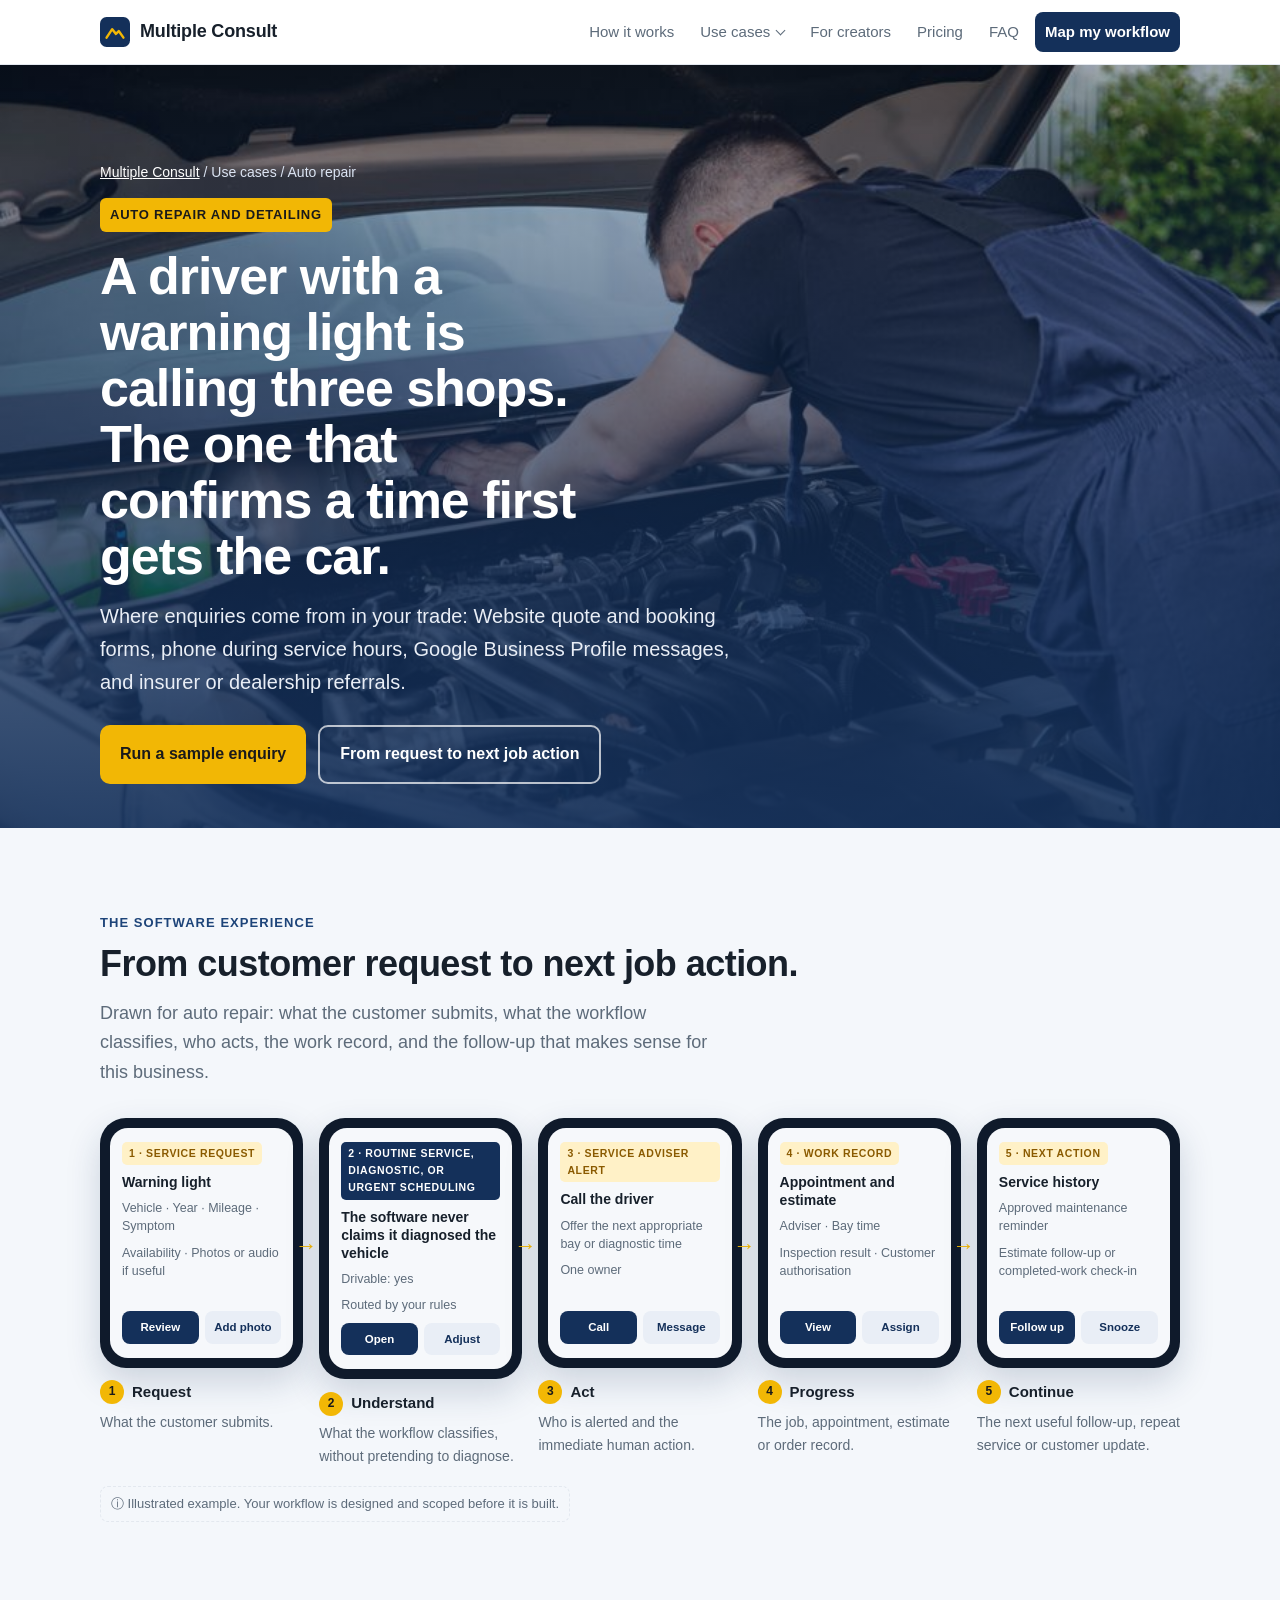
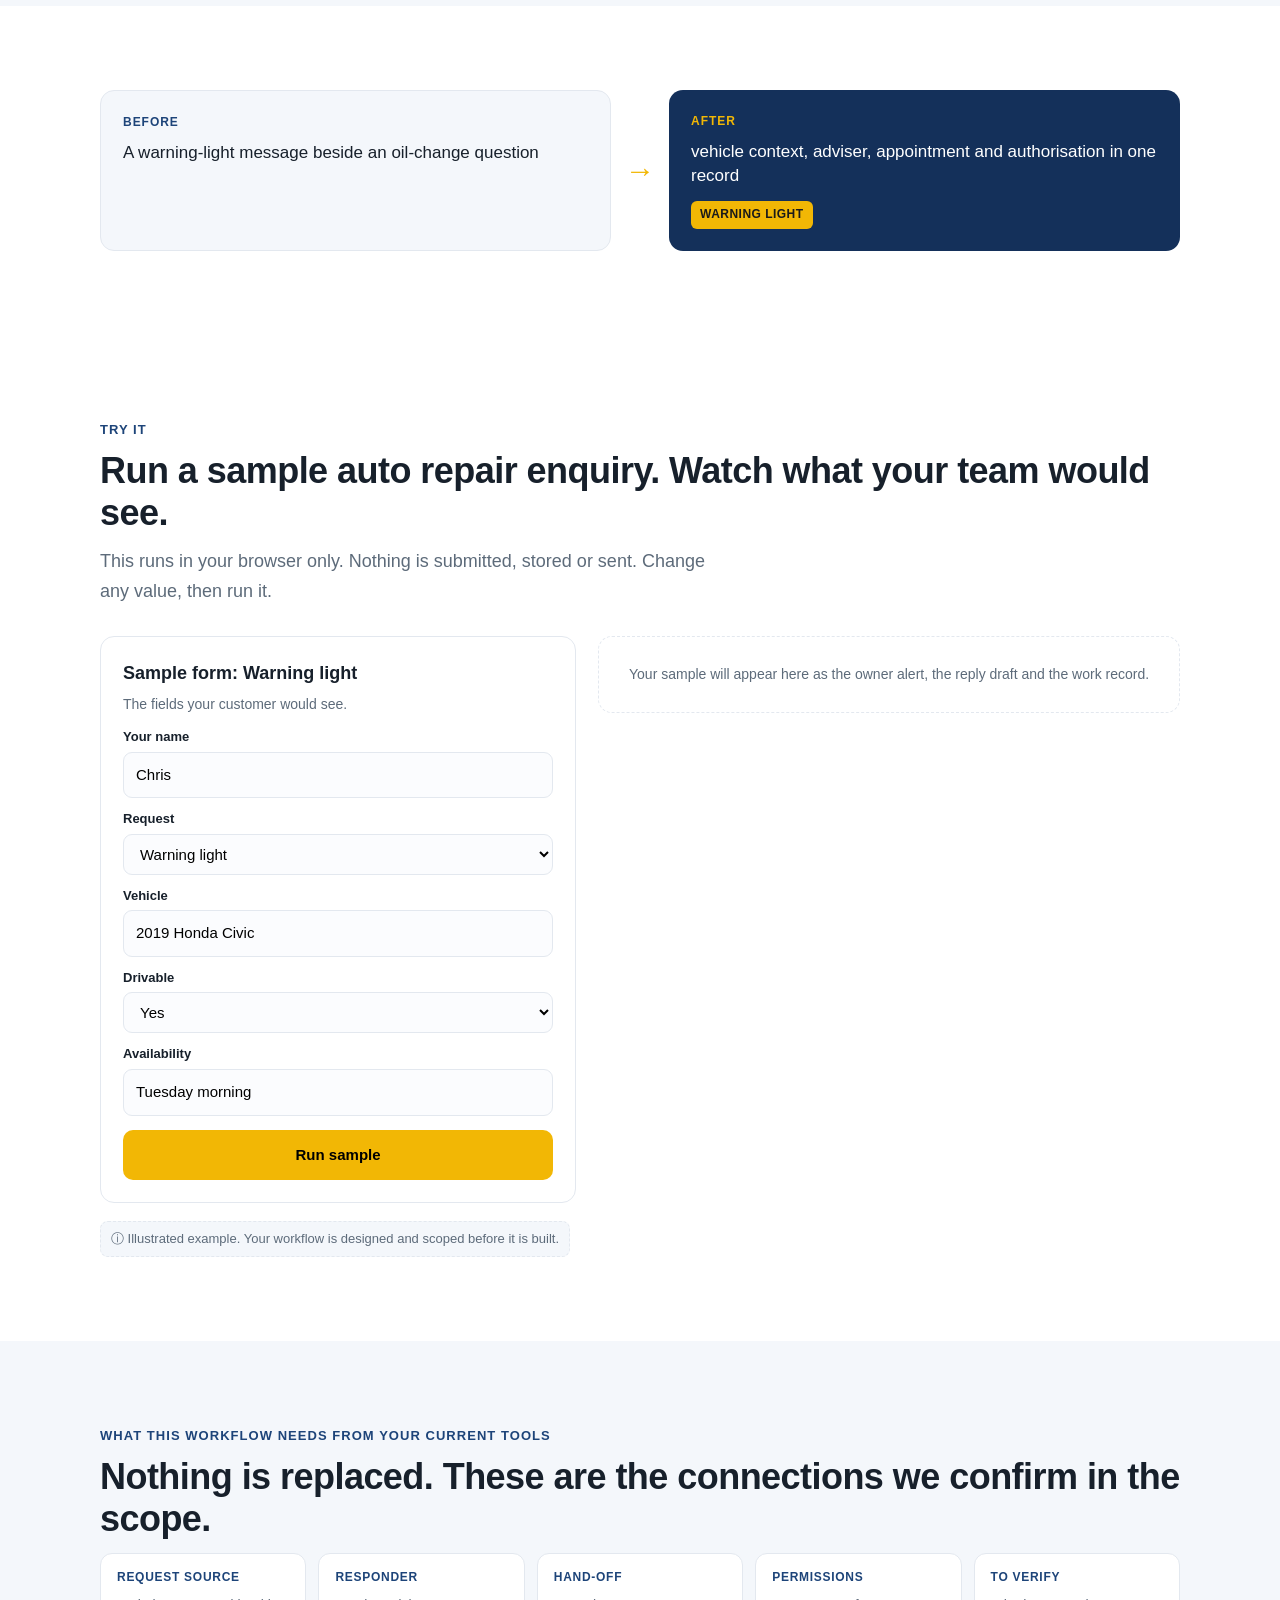
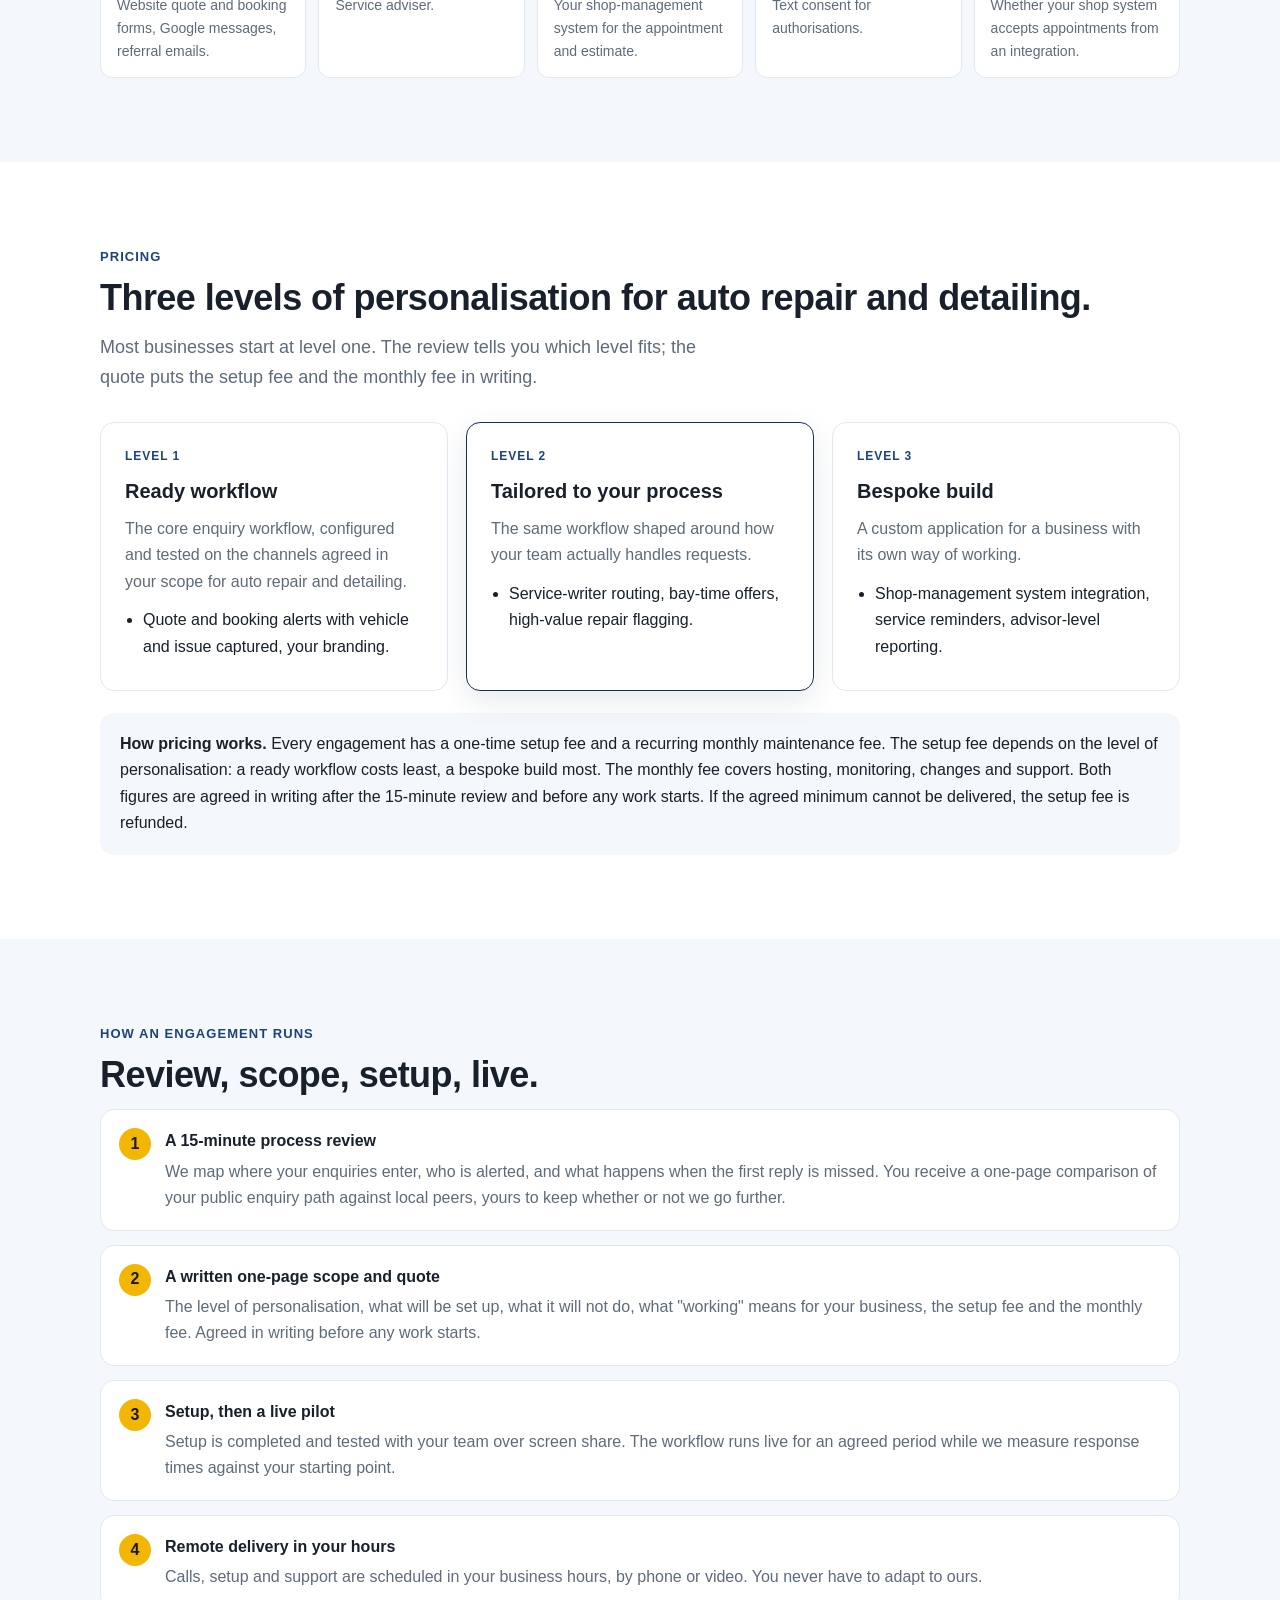
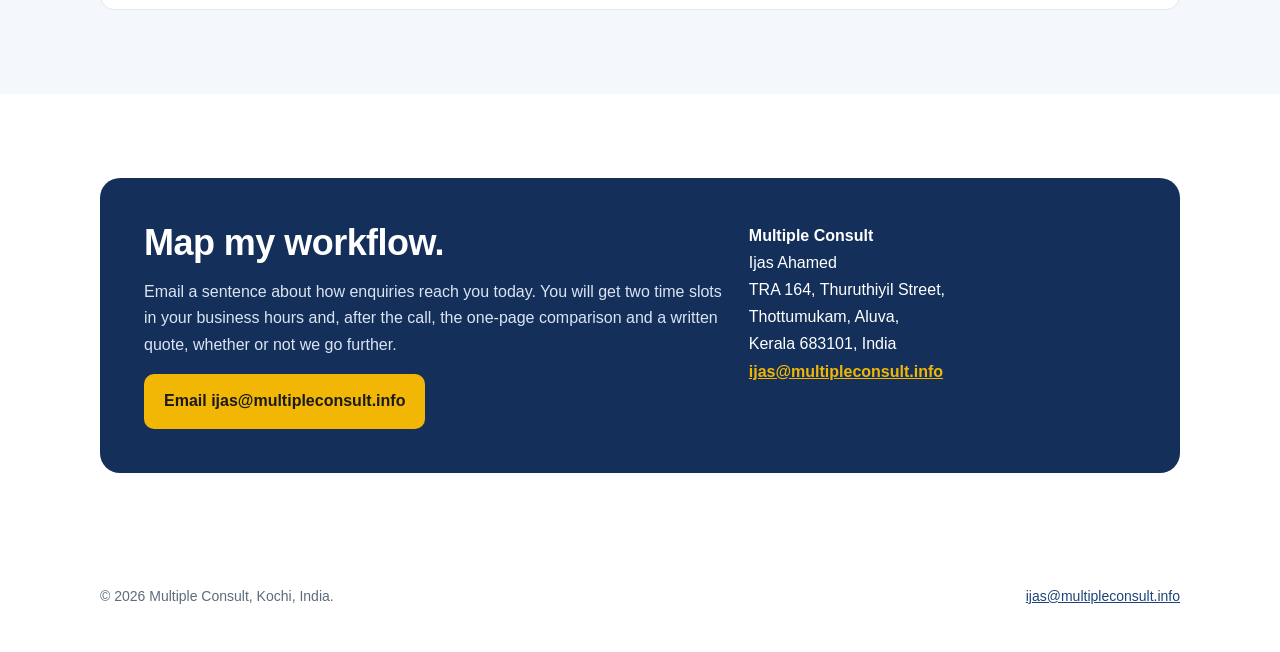
==== auto-repair.html @ aca49c1e "QA fixes: per-option demo rules, creator permission enforcement and stage-aware outputs, creator-spe" ====
<!doctype html>
<html lang="en"><head><meta charset="utf-8"><meta name="viewport" content="width=device-width, initial-scale=1">
<title>Auto repair and detailing | Multiple Consult</title><meta name="description" content="How an enquiry-response workflow works for auto repair and detailing: the form, what is classified, who acts, the work record, the follow-up, three personalisation levels, and a sample you can run.">
<meta property="og:title" content="Auto repair and detailing | Multiple Consult"><meta property="og:description" content="How an enquiry-response workflow works for auto repair and detailing: the form, what is classified, who acts, the work record, the follow-up, three personalisation levels, and a sample you can run.">
<link rel="icon" href="data:image/svg+xml,%3Csvg xmlns='http://www.w3.org/2000/svg' viewBox='0 0 32 32'%3E%3Crect width='32' height='32' rx='7' fill='%2314305a'/%3E%3Cpath d='M7 22l6-9 4 5 3-3 5 7' stroke='%23f2b705' stroke-width='2.6' fill='none' stroke-linecap='round' stroke-linejoin='round'/%3E%3C/svg%3E"><link rel="stylesheet" href="style.css?v=6"></head><body>
<header class="top"><div class="wrap"><a class="brand" href="index.html" aria-label="Multiple Consult home"><svg viewBox="0 0 32 32" aria-hidden="true"><rect width="32" height="32" rx="7" fill="#14305a"/><path d="M7 22l6-9 4 5 3-3 5 7" stroke="#f2b705" stroke-width="2.6" fill="none" stroke-linecap="round" stroke-linejoin="round"/></svg>Multiple Consult</a>
<nav class="nav" aria-label="Main"><a href="index.html#journey">How it works</a><div class="has-menu"><a href="index.html#usecases" class="uc-toggle">Use cases</a><div class="menu" role="menu"><a href="roofing.html"><svg viewBox="0 0 24 24" fill="none" stroke="#14305a" stroke-width="1.8" stroke-linecap="round" stroke-linejoin="round"><path d="M3 12l9-8 9 8"/><path d="M5 10v10h14V10"/></svg>Roofing and exteriors</a><a href="hvac.html"><svg viewBox="0 0 24 24" fill="none" stroke="#14305a" stroke-width="1.8" stroke-linecap="round" stroke-linejoin="round"><rect x="3" y="6" width="18" height="12" rx="2"/><path d="M7 14h10M7 10h10"/></svg>HVAC</a><a href="plumbing.html"><svg viewBox="0 0 24 24" fill="none" stroke="#14305a" stroke-width="1.8" stroke-linecap="round" stroke-linejoin="round"><path d="M12 3c3 4 5 7 5 10a5 5 0 0 1-10 0c0-3 2-6 5-10z"/></svg>Plumbing</a><a href="restoration.html"><svg viewBox="0 0 24 24" fill="none" stroke="#14305a" stroke-width="1.8" stroke-linecap="round" stroke-linejoin="round"><path d="M12 3l9 16H3z"/><path d="M12 10v4M12 17h.01"/></svg>Restoration</a><a href="remodeling.html"><svg viewBox="0 0 24 24" fill="none" stroke="#14305a" stroke-width="1.8" stroke-linecap="round" stroke-linejoin="round"><path d="M3 10l9-7 9 7v10H3z"/><path d="M9 20v-6h6v6"/></svg>Remodelling</a><a href="windows-doors-siding.html"><svg viewBox="0 0 24 24" fill="none" stroke="#14305a" stroke-width="1.8" stroke-linecap="round" stroke-linejoin="round"><rect x="4" y="3" width="16" height="18" rx="1"/><path d="M12 3v18M4 12h16"/></svg>Windows, doors and siding</a><a href="landscape.html"><svg viewBox="0 0 24 24" fill="none" stroke="#14305a" stroke-width="1.8" stroke-linecap="round" stroke-linejoin="round"><path d="M3 20h18"/><path d="M12 20V9"/><path d="M12 9c-3 0-5-2-5-5 3 0 5 2 5 5zM12 12c3 0 5-2 5-5-3 0-5 2-5 5z"/></svg>Landscape and hardscape</a><a href="foundation.html"><svg viewBox="0 0 24 24" fill="none" stroke="#14305a" stroke-width="1.8" stroke-linecap="round" stroke-linejoin="round"><path d="M3 21h18M5 21V10l7-5 7 5v11"/><path d="M9 21v-6l2 2 2-3 2 3v4"/></svg>Foundation repair</a><a href="salons-barbers.html"><svg viewBox="0 0 24 24" fill="none" stroke="#14305a" stroke-width="1.8" stroke-linecap="round" stroke-linejoin="round"><circle cx="6" cy="6" r="3"/><circle cx="6" cy="18" r="3"/><path d="M20 4L8.5 15.5M20 20L8.5 8.5"/></svg>Salons and barbers</a><a href="retail.html"><svg viewBox="0 0 24 24" fill="none" stroke="#14305a" stroke-width="1.8" stroke-linecap="round" stroke-linejoin="round"><path d="M3 9l1-5h16l1 5"/><path d="M3 9h18v3a3 3 0 0 1-6 0 3 3 0 0 1-6 0 3 3 0 0 1-6 0z"/><path d="M5 12v9h14v-9"/></svg>Retail and e-commerce</a><a href="auto-repair.html"><svg viewBox="0 0 24 24" fill="none" stroke="#14305a" stroke-width="1.8" stroke-linecap="round" stroke-linejoin="round"><path d="M3 13l2-5h14l2 5v6H3z"/><circle cx="7" cy="17" r="1.5"/><circle cx="17" cy="17" r="1.5"/></svg>Auto repair</a><a href="creators.html"><svg viewBox="0 0 24 24" fill="none" stroke="#14305a" stroke-width="1.8" stroke-linecap="round" stroke-linejoin="round"><rect x="3" y="5" width="14" height="14" rx="2"/><path d="M17 10l4-2v8l-4-2"/></svg>Creators and influencers</a><a class="all" href="index.html#usecases">See all use cases</a></div></div><a href="creators.html">For creators</a><a href="index.html#pricing">Pricing</a><a href="index.html#faq">FAQ</a><a class="cta" href="index.html#contact">Map my workflow</a></nav></div></header>
<main id="top">
<section class="hero photo short" style="padding:0"><img src="img/mechanic.jpg" width="900" height="1200" alt="Mechanic working under a car" fetchpriority="high"><div class="wrap"><div class="crumb"><a href="index.html">Multiple Consult</a> / Use cases / Auto repair</div>
<span class="kicker">Auto repair and detailing</span><h1>A driver with a warning light is calling three shops. The one that confirms a time first gets the car.</h1><p>Where enquiries come from in your trade: Website quote and booking forms, phone during service hours, Google Business Profile messages, and insurer or dealership referrals.</p>
<div class="btn-row"><a class="btn" href="#try">Run a sample enquiry</a><a class="btn ghost" href="#journey">From request to next job action</a></div></div></section>
<section id="journey" class=alt><div class="wrap"><p class="eyebrow">The software experience</p><h2>From customer request to next job action.</h2><p class="sub">Drawn for auto repair: what the customer submits, what the workflow classifies, who acts, the work record, and the follow-up that makes sense for this business.</p><p class="swipe">Swipe through the workflow &rarr;</p><div class="journey j5"><div class="jstep"><div class="mini"><div class="scr"><span class="lbl">1 · Service request</span><div class="ttl">Warning light</div><div class="ln">Vehicle · Year · Mileage · Symptom</div><div class="ln">Availability · Photos or audio if useful</div><div class="btns"><span class="b1">Review</span><span class="b2">Add photo</span></div></div></div><div class="n"><b>1</b>Request</div><p>What the customer submits.</p></div><div class="jstep"><div class="mini"><div class="scr"><span class="lbl chip">2 · Routine service, diagnostic, or urgent scheduling</span><div class="ttl">The software never claims it diagnosed the vehicle</div><div class="ln">Drivable: yes</div><div class="ln">Routed by your rules</div><div class="btns"><span class="b1">Open</span><span class="b2">Adjust</span></div></div></div><div class="n"><b>2</b>Understand</div><p>What the workflow classifies, without pretending to diagnose.</p></div><div class="jstep"><div class="mini"><div class="scr"><span class="lbl">3 · Service adviser alert</span><div class="ttl">Call the driver</div><div class="ln">Offer the next appropriate bay or diagnostic time</div><div class="ln">One owner</div><div class="btns"><span class="b1">Call</span><span class="b2">Message</span></div></div></div><div class="n"><b>3</b>Act</div><p>Who is alerted and the immediate human action.</p></div><div class="jstep"><div class="mini"><div class="scr"><span class="lbl">4 · Work record</span><div class="ttl">Appointment and estimate</div><div class="ln">Adviser · Bay time</div><div class="ln">Inspection result · Customer authorisation</div><div class="btns"><span class="b1">View</span><span class="b2">Assign</span></div></div></div><div class="n"><b>4</b>Progress</div><p>The job, appointment, estimate or order record.</p></div><div class="jstep"><div class="mini"><div class="scr"><span class="lbl">5 · Next action</span><div class="ttl">Service history</div><div class="ln">Approved maintenance reminder</div><div class="ln">Estimate follow-up or completed-work check-in</div><div class="btns"><span class="b1">Follow up</span><span class="b2">Snooze</span></div></div></div><div class="n"><b>5</b>Continue</div><p>The next useful follow-up, repeat service or customer update.</p></div></div><div class="illus">&#9432; Illustrated example. Your workflow is designed and scoped before it is built.</div></div></section>
<section><div class="wrap"><div class="ba"><div class="ba-b"><span>Before</span><p>A warning-light message beside an oil-change question</p></div><div class="ba-arrow">&rarr;</div><div class="ba-a"><span>After</span><p>vehicle context, adviser, appointment and authorisation in one record</p><em class="chipx">Warning light</em></div></div></div></section>
<section id="try"><div class="wrap"><p class="eyebrow">Try it</p><h2>Run a sample auto repair enquiry. Watch what your team would see.</h2><p class="sub">This runs in your browser only. Nothing is submitted, stored or sent. Change any value, then run it.</p>
<div class="demo"><form class="dform" data-demo="auto-repair" data-cfg='{&quot;mode&quot;: &quot;business&quot;, &quot;ack&quot;: [&quot;Thanks, {name}. We have your request.&quot;, &quot;A named person will be in touch with a real time, not \&quot;shortly\&quot;.&quot;], &quot;alert&quot;: [&quot;Diagnostic · {req}&quot;, &quot;{name} · {vehicle} · Drivable: {drivable} · {avail}&quot;], &quot;reply&quot;: &quot;Hi {name}, thanks for the vehicle details. I can offer the request to our service adviser for a {avail} diagnostic slot. We&#x27;ll inspect the car before identifying the cause or recommending repairs.&quot;, &quot;record&quot;: [&quot;Owner: Service adviser · Status: Slot to offer&quot;, &quot;Appointment: Not yet booked · Next action: Call {name} with {avail} options&quot;], &quot;remember&quot;: [&quot;Follow-up: authorisation&quot;, &quot;After inspection, send the estimate and remind if no authorisation in 2 days.&quot;], &quot;rules&quot;: [{&quot;when&quot;: {&quot;req&quot;: &quot;Brakes&quot;}, &quot;set&quot;: {&quot;alert&quot;: [&quot;Service request · Brakes&quot;, &quot;{name} · {vehicle} · Drivable: {drivable} · {avail}&quot;], &quot;reply&quot;: &quot;Hi {name}, thanks for the details. I will offer the request to our service adviser for a {avail} inspection slot. We will inspect the brakes before recommending any work.&quot;}}, {&quot;when&quot;: {&quot;req&quot;: &quot;Routine service&quot;}, &quot;set&quot;: {&quot;alert&quot;: [&quot;Routine service · {vehicle}&quot;, &quot;{name} · {avail}&quot;], &quot;reply&quot;: &quot;Hi {name}, thanks for booking in. I will offer the request to our service adviser for a {avail} slot and confirm the time with you.&quot;, &quot;record&quot;: [&quot;Owner: Service adviser · Status: Slot to offer&quot;, &quot;Next action: Call {name} with {avail} options&quot;], &quot;remember&quot;: [&quot;Follow-up: maintenance reminder&quot;, &quot;Set the next approved maintenance reminder after the visit.&quot;]}}, {&quot;when&quot;: {&quot;req&quot;: &quot;Detailing&quot;}, &quot;set&quot;: {&quot;alert&quot;: [&quot;Detailing · {vehicle}&quot;, &quot;{name} · {avail}&quot;], &quot;reply&quot;: &quot;Hi {name}, thanks for the detailing request. I will check {avail} availability and confirm a slot and the options with you.&quot;, &quot;record&quot;: [&quot;Owner: Service adviser · Status: Slot to offer&quot;, &quot;Next action: Call {name} with {avail} options&quot;], &quot;remember&quot;: [&quot;Follow-up: check-in&quot;, &quot;Check in after the visit for feedback.&quot;]}}, {&quot;when&quot;: {&quot;drivable&quot;: &quot;No&quot;}, &quot;set&quot;: {&quot;alert&quot;: [&quot;Urgent scheduling · {req} · Not drivable&quot;, &quot;{name} · {vehicle} · {avail}&quot;], &quot;reply&quot;: &quot;Hi {name}, thanks for the details. Since the car is not drivable, I will call you now about towing or pickup options and the earliest diagnostic slot. We will inspect the car before identifying the cause.&quot;, &quot;record&quot;: [&quot;Owner: Service adviser · Status: Call now&quot;, &quot;Next action: Arrange transport with {name}&quot;]}}]}' onsubmit="return false"><h3>Sample form: Warning light</h3><p class="sub">The fields your customer would see.</p><label for="auto-repair-name">Your name</label><input id="auto-repair-name" data-f="name" value="Chris"><label for="auto-repair-req">Request</label><select id="auto-repair-req" data-f="req"><option selected>Warning light</option><option>Brakes</option><option>Routine service</option><option>Detailing</option></select><label for="auto-repair-vehicle">Vehicle</label><input id="auto-repair-vehicle" data-f="vehicle" value="2019 Honda Civic"><label for="auto-repair-drivable">Drivable</label><select id="auto-repair-drivable" data-f="drivable"><option selected>Yes</option><option>No</option></select><label for="auto-repair-avail">Availability</label><input id="auto-repair-avail" data-f="avail" value="Tuesday morning"><button type="button" class="go">Run sample</button><button type="button" class="reset" style="display:none">Reset</button></form>
<div class="dout" data-wait="Your sample will appear here as the owner alert, the reply draft and the work record."><div class="dwait">Your sample will appear here as the owner alert, the reply draft and the work record.</div></div></div><div class="illus">&#9432; Illustrated example. Your workflow is designed and scoped before it is built.</div></div></section>
<section class="alt"><div class="wrap"><p class="eyebrow">What this workflow needs from your current tools</p><h2>Nothing is replaced. These are the connections we confirm in the scope.</h2><div class="integ"><div><b>Request source</b><p>Website quote and booking forms, Google messages, referral emails.</p></div><div><b>Responder</b><p>Service adviser.</p></div><div><b>Hand-off</b><p>Your shop-management system for the appointment and estimate.</p></div><div><b>Permissions</b><p>Text consent for authorisations.</p></div><div><b>To verify</b><p>Whether your shop system accepts appointments from an integration.</p></div></div></div></section>
<section><div class="wrap"><p class="eyebrow">Pricing</p><h2>Three levels of personalisation for auto repair and detailing.</h2><p class="sub">Most businesses start at level one. The review tells you which level fits; the quote puts the setup fee and the monthly fee in writing.</p><div class="levels">
<div class="level"><div class="lv">Level 1</div><h3>Ready workflow</h3><p>The core enquiry workflow, configured and tested on the channels agreed in your scope for auto repair and detailing.</p><ul><li>Quote and booking alerts with vehicle and issue captured, your branding.</li></ul></div>
<div class="level mid"><div class="lv">Level 2</div><h3>Tailored to your process</h3><p>The same workflow shaped around how your team actually handles requests.</p><ul><li>Service-writer routing, bay-time offers, high-value repair flagging.</li></ul></div>
<div class="level"><div class="lv">Level 3</div><h3>Bespoke build</h3><p>A custom application for a business with its own way of working.</p><ul><li>Shop-management system integration, service reminders, advisor-level reporting.</li></ul></div></div>
<div class="price-note"><strong>How pricing works.</strong> Every engagement has a one-time setup fee and a recurring monthly maintenance fee. The setup fee depends on the level of personalisation: a ready workflow costs least, a bespoke build most. The monthly fee covers hosting, monitoring, changes and support. Both figures are agreed in writing after the 15-minute review and before any work starts. If the agreed minimum cannot be delivered, the setup fee is refunded.</div></div></section>
<section class="alt"><div class="wrap"><p class="eyebrow">How an engagement runs</p><h2>Review, scope, setup, live.</h2><ol class="steps">
<li><strong>A 15-minute process review</strong><p>We map where your enquiries enter, who is alerted, and what happens when the first reply is missed. You receive a one-page comparison of your public enquiry path against local peers, yours to keep whether or not we go further.</p></li>
<li><strong>A written one-page scope and quote</strong><p>The level of personalisation, what will be set up, what it will not do, what "working" means for your business, the setup fee and the monthly fee. Agreed in writing before any work starts.</p></li>
<li><strong>Setup, then a live pilot</strong><p>Setup is completed and tested with your team over screen share. The workflow runs live for an agreed period while we measure response times against your starting point.</p></li>
<li><strong>Remote delivery in your hours</strong><p>Calls, setup and support are scheduled in your business hours, by phone or video. You never have to adapt to ours.</p></li></ol></div></section>
<section id="contact"><div class="wrap"><div class="contact"><div><h2>Map my workflow.</h2><p>Email a sentence about how enquiries reach you today. You will get two time slots in your business hours and, after the call, the one-page comparison and a written quote, whether or not we go further.</p><a class="btn" href="mailto:ijas@multipleconsult.info?subject=Process%20review%20request%20(Auto%20repair)">Email ijas@multipleconsult.info</a></div>
<address><strong>Multiple Consult</strong><br>Ijas Ahamed<br>TRA 164, Thuruthiyil Street,<br>Thottumukam, Aluva,<br>Kerala 683101, India<br><a href="mailto:ijas@multipleconsult.info">ijas@multipleconsult.info</a></address></div></div></section></main><footer><div class="wrap"><span>&copy; 2026 Multiple Consult, Kochi, India.</span><span><a href="mailto:ijas@multipleconsult.info">ijas@multipleconsult.info</a></span></div></footer><script>(function(){var t=document.querySelector('.has-menu>a'),p=t&&t.parentElement;if(!p)return;t.setAttribute('role','button');t.setAttribute('aria-haspopup','true');t.setAttribute('aria-expanded','false');function set(o){p.classList.toggle('open',o);t.setAttribute('aria-expanded',o?'true':'false');}t.addEventListener('click',function(e){e.preventDefault();set(!p.classList.contains('open'));});document.addEventListener('click',function(e){if(!p.contains(e.target))set(false);});document.addEventListener('keydown',function(e){if(e.key==='Escape')set(false);});p.addEventListener('mouseleave',function(){set(false);});})();</script><script>(function(){function esc(s){return String(s).replace(/[&<>"']/g,function(c){return{'&':'&amp;','<':'&lt;','>':'&gt;','"':'&quot;',"'":'&#39;'}[c]});}
function fill(t,v){return String(t).replace(/\{(\w+)\}/g,function(m,k){if(k.slice(-2)==='_l'){var b=v[k.slice(0,-2)]||'';return esc(b.charAt(0).toLowerCase()+b.slice(1));}return esc(v[k]||'');});}
function card(k,kc,strong,p,acts,draft){var d=document.createElement('div');d.className='dcard';d.innerHTML='<span class="k '+kc+'">'+k+'</span><strong>'+strong+'</strong>'+(p?'<p>'+p+'</p>':'')+(draft?'<div class="draft">'+draft+'</div>':'')+(acts?'<div class="acts">'+acts.map(function(a,i){return '<span class="'+(i===0?'p':'')+'">'+a+'</span>'}).join('')+'</div>':'');return d;}
function resolve(cfg,v){var o={alert:cfg.alert,reply:cfg.reply,record:cfg.record,remember:cfg.remember};(cfg.rules||[]).forEach(function(r){var ok=Object.keys(r.when).every(function(k){return v[k]===r.when[k];});if(ok){Object.keys(r.set).forEach(function(k){o[k]=r.set[k];});}});return o;}
document.querySelectorAll('form[data-demo]').forEach(function(f){var cfg=JSON.parse(f.getAttribute('data-cfg'));var out=f.parentElement.querySelector('.dout');var go=f.querySelector('.go'),rs=f.querySelector('.reset');
go.addEventListener('click',function(){var v={};f.querySelectorAll('[data-f]').forEach(function(i){v[i.getAttribute('data-f')]=i.value.trim();});var now=new Date();function t(m){var d=new Date(now.getTime()+m*60000);return d.toLocaleTimeString([],{hour:'numeric',minute:'2-digit'});}
out.innerHTML='';var cards=[];
if(cfg.mode==='creator'){if(v.perm!=='Approved for anonymised research'){cards=[card('Permission required','b','This signal cannot be analysed yet','Only material the creator has permission to analyse enters the demand board. Record the source, ask for approval, and leave the question out of any pattern until then.',['Request approval','Leave out'])];}
else{var st=cfg.stages[v.stage]||cfg.stages['default'];cards=[card('Tagged insight · '+t(0),'b',fill(cfg.insight[0],v),fill(st.tag,v)),card('Small test','',fill(st.test[0],v),fill(st.test[1],v),['Approve test','Edit']),card('Draft reply — review before sending','',fill(cfg.reply[0],v),'Drafted from approved offers and your voice. Edit, then send.',['Send','Edit'],fill(st.reply,v)),card('Member next step','g',fill(st.next[0],v),fill(st.next[1],v),['Record decision'])];}}
else{var o=resolve(cfg,v);cards=[card('Received · '+t(0),'b',fill(cfg.ack[0],v),fill(cfg.ack[1],v)),card(fill(o.alert[0],v)+' · '+t(0),'',fill(o.alert[0],v),fill(o.alert[1],v),['Call now','Text','Email','Assign']),card('Draft — review before sending · '+t(1),'','Suggested reply to '+esc(v.name||''),'Drafted from your approved rules and this request. Edit, then send.',['Send','Edit'],fill(o.reply,v)),card('Work record','g',fill(o.record[0],v),fill(o.record[1],v),['View record','Reassign']),card('Remember','b',fill(o.remember[0],v),fill(o.remember[1],v),['Set reminder','Snooze'])];}
cards.forEach(function(c,i){out.appendChild(c);setTimeout(function(){c.classList.add('on');},150+i*420);});go.style.display='none';rs.style.display='block';if(window.innerWidth<900)out.scrollIntoView({behavior:'smooth',block:'start'});});
rs.addEventListener('click',function(){out.innerHTML='<div class="dwait">'+out.getAttribute('data-wait')+'</div>';go.style.display='block';rs.style.display='none';});});})();</script></body></html>
---- style.css ----
:root{--navy:#14305a;--navy-2:#1d4479;--amber:#f2b705;--ink:#17202b;--muted:#5d6b7a;--line:#e3e8ef;--soft:#f4f7fb;--white:#fff;--radius:14px}
*{box-sizing:border-box}html{scroll-behavior:smooth}
body{margin:0;font:16px/1.65 -apple-system,BlinkMacSystemFont,"Segoe UI",Inter,Roboto,Helvetica,Arial,sans-serif;color:var(--ink);background:var(--white);-webkit-text-size-adjust:100%}
img{max-width:100%;height:auto;display:block}a{color:var(--navy-2)}
.wrap{width:min(1080px,92%);margin:0 auto}
.top{position:sticky;top:0;z-index:10;background:rgba(255,255,255,.94);backdrop-filter:saturate(1.4) blur(8px);border-bottom:1px solid var(--line)}
.top .wrap{display:flex;align-items:center;justify-content:space-between;min-height:64px;gap:12px}
.brand{display:flex;align-items:center;gap:10px;font-weight:700;letter-spacing:-.01em;text-decoration:none;color:var(--ink);font-size:18px}.brand svg{width:30px;height:30px;flex:none}
.nav{display:flex;gap:6px;flex-wrap:wrap;justify-content:flex-end;align-items:center}.nav a{text-decoration:none;color:var(--muted);font-size:15px;padding:8px 10px;border-radius:8px}.nav a:hover{background:var(--soft);color:var(--ink)}
.nav .cta{background:var(--navy);color:#fff;font-weight:600}.nav .cta:hover{background:var(--navy-2);color:#fff}
.hero{position:relative;color:#fff;min-height:min(78vh,640px);display:flex;align-items:flex-end;isolation:isolate;background:linear-gradient(135deg,#14305a,#1d4479 60%,#2a5a9c)}
.hero.short{min-height:min(60vh,520px)}
.hero img{position:absolute;inset:0;width:100%;height:100%;object-fit:cover;z-index:-2}
.hero.photo::after{content:"";position:absolute;inset:0;z-index:-1;background:linear-gradient(180deg,rgba(20,48,90,.25) 0%,rgba(20,48,90,.78) 70%,rgba(20,48,90,.92) 100%)}
.hero .wrap{padding:96px 0 44px}
.kicker{display:inline-block;background:var(--amber);color:#1a1a1a;font-weight:700;font-size:13px;letter-spacing:.06em;text-transform:uppercase;padding:6px 10px;border-radius:6px;margin-bottom:16px}
h1{font-size:clamp(30px,5.2vw,52px);line-height:1.08;margin:0 0 16px;letter-spacing:-.02em;max-width:18ch}
.hero p{font-size:clamp(17px,2vw,20px);max-width:58ch;margin:0 0 26px;color:#e9eef6}
.btn{display:inline-flex;align-items:center;gap:8px;background:var(--amber);color:#1a1a1a;text-decoration:none;font-weight:700;padding:14px 20px;border-radius:10px;min-height:48px}
.btn.ghost{background:transparent;color:#fff;border:2px solid rgba(255,255,255,.7)}.btn-row{display:flex;gap:12px;flex-wrap:wrap}
section{padding:clamp(48px,7vw,84px) 0}section.alt{background:var(--soft)}
.eyebrow{color:var(--navy-2);font-weight:700;font-size:13px;letter-spacing:.08em;text-transform:uppercase;margin:0 0 10px}
h2{font-size:clamp(26px,3.4vw,36px);line-height:1.15;letter-spacing:-.015em;margin:0 0 14px}
.sub{color:var(--muted);font-size:clamp(16px,1.6vw,18px);max-width:62ch;margin:0 0 30px}
.grid{display:grid;gap:18px}.g2{grid-template-columns:repeat(auto-fit,minmax(min(100%,300px),1fr))}.g3{grid-template-columns:repeat(auto-fit,minmax(min(100%,260px),1fr))}.g4{grid-template-columns:repeat(auto-fit,minmax(min(100%,230px),1fr))}
.card{background:#fff;border:1px solid var(--line);border-radius:var(--radius);padding:22px}.alt .card{border-color:transparent;box-shadow:0 1px 2px rgba(20,48,90,.06),0 8px 24px rgba(20,48,90,.06)}
.num{width:38px;height:38px;border-radius:10px;background:var(--navy);color:#fff;font-weight:800;display:flex;align-items:center;justify-content:center;margin-bottom:14px;font-size:16px}
.card h3{margin:0 0 8px;font-size:18px}.card p{margin:0;color:var(--muted)}
.split{display:grid;gap:28px;align-items:center;grid-template-columns:1fr}@media(min-width:860px){.split{grid-template-columns:1.1fr .9fr}}
.split img{border-radius:var(--radius);aspect-ratio:4/3;object-fit:cover;width:100%}
.scen{list-style:none;padding:0;margin:0;display:grid;gap:12px}.scen li{display:flex;gap:12px;align-items:flex-start}.scen svg{flex:none;width:22px;height:22px;margin-top:3px}
.phone{width:min(320px,100%);margin:0 auto;background:#0f1a2b;border-radius:34px;padding:14px;box-shadow:0 20px 50px rgba(20,48,90,.25)}
.screen{background:#f6f8fb;border-radius:24px;padding:18px 16px 22px;color:var(--ink);font-size:14px}.screen .time{font-size:12px;color:var(--muted);text-align:center;margin-bottom:12px}
.alert{background:#fff;border-radius:14px;padding:14px;box-shadow:0 2px 10px rgba(0,0,0,.06);margin-bottom:10px}
.alert .tag{display:inline-block;font-size:11px;font-weight:700;letter-spacing:.04em;text-transform:uppercase;color:#8a5a00;background:#fff1c7;padding:3px 7px;border-radius:5px;margin-bottom:8px}
.alert .tag.done{background:#e3f1e8;color:#1f6b3a}.alert strong{display:block;font-size:15px;margin-bottom:4px}.alert small{color:var(--muted);display:block;line-height:1.5}
.alert .act{display:flex;gap:8px;margin-top:12px}.alert .act span{flex:1;text-align:center;padding:9px 0;border-radius:9px;font-weight:700;font-size:13px}.act .call{background:var(--navy);color:#fff}.act .later{background:#e9eef6;color:var(--navy)}
.caption{text-align:center;color:var(--muted);font-size:13px;margin-top:12px}
.uc{position:relative;border-radius:var(--radius);overflow:hidden;aspect-ratio:4/5;background:linear-gradient(160deg,#1d4479,#14305a);text-decoration:none;display:block;color:#fff}
.uc img{width:100%;height:100%;object-fit:cover;transition:transform .4s}.uc:hover img{transform:scale(1.04)}
.uc::after{content:"";position:absolute;inset:auto 0 0 0;height:60%;background:linear-gradient(180deg,transparent,rgba(20,48,90,.9))}
.uc span{position:absolute;left:16px;right:16px;bottom:16px;font-weight:700;font-size:18px;z-index:1;text-shadow:0 1px 8px rgba(0,0,0,.4)}
.uc small{display:block;font-weight:500;font-size:13px;color:#dbe4f3;margin-top:4px}
.uc.text{display:flex;align-items:flex-end;padding:18px}.uc.text::after{display:none}.uc.text svg{position:absolute;top:18px;left:18px;width:40px;height:40px}
.steps{counter-reset:s;list-style:none;padding:0;margin:0;display:grid;gap:14px}.steps li{counter-increment:s;position:relative;padding:18px 18px 18px 64px;background:#fff;border:1px solid var(--line);border-radius:var(--radius)}
.steps li::before{content:counter(s);position:absolute;left:18px;top:18px;width:32px;height:32px;border-radius:50%;background:var(--amber);color:#1a1a1a;font-weight:800;display:flex;align-items:center;justify-content:center}
.steps strong{display:block;margin-bottom:4px}.steps p{margin:0;color:var(--muted)}
.fit{display:grid;gap:18px;grid-template-columns:repeat(auto-fit,minmax(min(100%,300px),1fr))}.fit ul{margin:10px 0 0;padding-left:20px;color:var(--muted)}.fit li{margin-bottom:6px}
details{border-bottom:1px solid var(--line);padding:4px 0}summary{cursor:pointer;font-weight:600;padding:14px 0;list-style:none;display:flex;justify-content:space-between;gap:12px;min-height:48px;align-items:center}
summary::-webkit-details-marker{display:none}summary::after{content:"+";font-size:22px;color:var(--navy-2);flex:none}details[open] summary::after{content:"\2212"}details p{margin:0 0 16px;color:var(--muted)}
.about{display:grid;gap:24px;grid-template-columns:1fr;align-items:center}@media(min-width:860px){.about{grid-template-columns:.9fr 1.1fr}}.about img{border-radius:var(--radius);aspect-ratio:3/4;object-fit:cover;width:100%}
.contact{background:var(--navy);color:#fff;border-radius:20px;padding:clamp(26px,4vw,44px);display:grid;gap:24px;grid-template-columns:1fr}@media(min-width:860px){.contact{grid-template-columns:1.2fr .8fr}}
.contact h2{color:#fff}.contact p{color:#dbe4f3}.contact address{font-style:normal;line-height:1.7;color:#fff}.contact a{color:var(--amber);font-weight:700;word-break:break-all}.contact .btn{color:#1a1a1a;word-break:normal}
.crumb{font-size:14px;color:#dbe4f3;margin-bottom:14px}.crumb a{color:#fff}
footer{padding:28px 0 44px;color:var(--muted);font-size:14px}footer .wrap{display:flex;flex-wrap:wrap;gap:10px 24px;justify-content:space-between}
@media(max-width:640px){.uc-grid{grid-template-columns:1fr 1fr;gap:12px}.uc{aspect-ratio:1}.uc span{font-size:15px;left:12px;right:12px;bottom:12px}.uc small{display:none}.uc.text{padding:12px}.uc.text svg{width:28px;height:28px;top:12px;left:12px}.nav a:not(.cta){display:none}.hero .wrap{padding:84px 0 36px}.btn{width:100%;justify-content:center}}

/* use-case dropdown */
.nav{position:relative}
.has-menu{position:relative;display:flex;align-items:center}
.has-menu>a{display:inline-flex;align-items:center;cursor:pointer}
.has-menu>a::after{content:"";display:inline-block;width:6px;height:6px;border-right:1.5px solid currentColor;border-bottom:1.5px solid currentColor;transform:rotate(45deg);margin:0 0 3px 7px}
.menu{position:absolute;top:calc(100% + 8px);right:0;min-width:560px;background:#fff;border:1px solid var(--line);border-radius:14px;box-shadow:0 16px 48px rgba(20,48,90,.16);padding:14px;display:none;grid-template-columns:1fr 1fr 1fr;gap:4px;z-index:20}
.menu a{display:flex;align-items:center;gap:10px;padding:10px 12px;border-radius:10px;color:var(--ink);font-size:14px;text-decoration:none}
.menu a:hover{background:var(--soft)}
.menu svg{width:22px;height:22px;flex:none}
.menu .all{grid-column:1/-1;border-top:1px solid var(--line);margin-top:6px;padding-top:12px;color:var(--navy-2);font-weight:600;justify-content:center}
.menu::before{content:"";position:absolute;left:0;right:0;top:-12px;height:12px}
@media(hover:hover){.has-menu:hover .menu{display:grid}}
.has-menu.open .menu{display:grid}
@media(max-width:900px){.menu{min-width:0;left:0;right:0;position:fixed;top:64px;border-radius:0 0 14px 14px;grid-template-columns:1fr 1fr}}
@media(max-width:640px){.nav a.uc-toggle{display:inline-flex}.menu{grid-template-columns:1fr;max-height:70vh;overflow:auto}}
/* pricing levels */
.levels{display:grid;gap:18px;grid-template-columns:repeat(auto-fit,minmax(min(100%,280px),1fr))}
.level{background:#fff;border:1px solid var(--line);border-radius:var(--radius);padding:24px;position:relative}
.level .lv{font-size:12px;font-weight:700;letter-spacing:.08em;text-transform:uppercase;color:var(--navy-2);margin-bottom:8px}
.level h3{margin:0 0 8px;font-size:20px}
.level p{color:var(--muted);margin:0 0 12px}
.level ul{margin:0;padding-left:18px;color:var(--ink)}
.level li{margin-bottom:6px}
.level.mid{border-color:var(--navy);box-shadow:0 10px 30px rgba(20,48,90,.10)}
.price-note{background:var(--soft);border-radius:var(--radius);padding:18px 20px;margin-top:22px;color:var(--ink)}

/* v5: journey, paths, day cards, roadmap, evidence */
.paths{display:grid;gap:18px;grid-template-columns:repeat(auto-fit,minmax(min(100%,300px),1fr))}
.path{position:relative;display:block;text-decoration:none;color:#fff;border-radius:var(--radius);overflow:hidden;min-height:260px;background:var(--navy)}
.path img{position:absolute;inset:0;width:100%;height:100%;object-fit:cover;opacity:.55}
.path::after{content:"";position:absolute;inset:0;background:linear-gradient(180deg,rgba(20,48,90,.15),rgba(20,48,90,.92))}
.path div{position:relative;z-index:1;padding:26px;display:flex;flex-direction:column;justify-content:flex-end;height:100%;min-height:260px}
.path .lv{font-size:12px;font-weight:700;letter-spacing:.08em;text-transform:uppercase;color:var(--amber);margin-bottom:8px}
.path h3{margin:0 0 8px;font-size:24px}.path p{margin:0 0 14px;color:#dbe4f3}.path span{font-weight:700;color:var(--amber)}
.journey{display:grid;gap:16px;grid-template-columns:repeat(5,1fr)}
@media(max-width:1000px){.journey{grid-template-columns:repeat(3,1fr)}}@media(max-width:640px){.journey{grid-template-columns:1fr 1fr}}
.mini{background:#0f1a2b;border-radius:26px;padding:10px;box-shadow:0 14px 34px rgba(20,48,90,.18)}
.mini .scr{background:#f6f8fb;border-radius:18px;padding:14px 12px;min-height:230px;display:flex;flex-direction:column;gap:8px;font-size:12.5px;color:var(--ink)}
.mini .lbl{font-size:10.5px;font-weight:700;letter-spacing:.06em;text-transform:uppercase;color:#8a5a00;background:#fff1c7;padding:3px 7px;border-radius:5px;align-self:flex-start}
.mini .ttl{font-weight:700;font-size:14px;line-height:1.3}
.mini .ln{color:var(--muted);line-height:1.45}
.mini .btns{display:flex;gap:6px;margin-top:auto}.mini .btns span{flex:1;text-align:center;padding:7px 4px;border-radius:8px;font-weight:700;font-size:11.5px}
.mini .b1{background:var(--navy);color:#fff}.mini .b2{background:#e9eef6;color:var(--navy)}
.jstep .n{display:flex;align-items:center;gap:8px;font-weight:700;margin:12px 0 6px;font-size:15px}
.jstep .n b{width:24px;height:24px;border-radius:50%;background:var(--amber);color:#1a1a1a;display:inline-flex;align-items:center;justify-content:center;font-size:12px}
.jstep p{margin:0;color:var(--muted);font-size:14px}
.illus{display:inline-flex;align-items:center;gap:8px;font-size:13px;color:var(--muted);background:var(--soft);border:1px dashed var(--line);border-radius:8px;padding:6px 10px;margin-top:18px}
.days{display:grid;gap:18px;grid-template-columns:repeat(auto-fit,minmax(min(100%,300px),1fr))}
.day{background:#fff;border:1px solid var(--line);border-radius:var(--radius);padding:22px}
.day h3{margin:0 0 12px;font-size:18px;display:flex;align-items:center;gap:10px}
.day h3 img{width:40px;height:40px;border-radius:10px;object-fit:cover}
.tl{list-style:none;margin:0;padding:0;border-left:2px solid var(--line);margin-left:6px}
.tl li{position:relative;padding:0 0 12px 18px;color:var(--muted);font-size:14.5px}
.tl li::before{content:"";position:absolute;left:-7px;top:6px;width:12px;height:12px;border-radius:50%;background:var(--amber);border:2px solid #fff;box-shadow:0 0 0 2px var(--line)}
.tl b{color:var(--ink)}
.road{display:grid;gap:14px;grid-template-columns:repeat(auto-fit,minmax(min(100%,240px),1fr))}
.road div{background:#fff;border:1px solid var(--line);border-radius:12px;padding:16px 18px}
.road strong{display:block;margin-bottom:4px}.road p{margin:0;color:var(--muted);font-size:14.5px}
.evid{display:grid;gap:18px;grid-template-columns:repeat(auto-fit,minmax(min(100%,300px),1fr))}
.story{background:var(--soft);border-radius:var(--radius);padding:20px}
.story h3{margin:0 0 8px;font-size:17px}.story p{margin:0;color:var(--muted);font-size:14.5px}
.cite{background:var(--navy);color:#fff;border-radius:var(--radius);padding:24px;display:grid;gap:18px;grid-template-columns:1fr}
@media(min-width:860px){.cite{grid-template-columns:1fr auto auto auto;align-items:center}}
.cite .stat{text-align:center}.cite .stat b{display:block;font-size:34px;line-height:1}.cite .stat span{font-size:13px;color:#dbe4f3}
.cite p{margin:0;color:#dbe4f3;font-size:15px}.cite a{color:var(--amber)}
.shift{display:grid;gap:10px;grid-template-columns:repeat(auto-fit,minmax(min(100%,200px),1fr));margin-top:18px}
.shift div{background:#fff;border:1px solid var(--line);border-radius:10px;padding:12px 14px;font-size:14px}
.shift div b{display:block;color:var(--navy-2);font-size:12px;letter-spacing:.06em;text-transform:uppercase;margin-bottom:4px}

/* v6 demo */
.demo{display:grid;gap:22px;grid-template-columns:1fr;align-items:start}@media(min-width:900px){.demo{grid-template-columns:.9fr 1.1fr}}
.dform{background:#fff;border:1px solid var(--line);border-radius:var(--radius);padding:22px}.dform h3{margin:0 0 4px;font-size:18px}.dform .sub{margin:0 0 10px;font-size:14px}
.dform label{display:block;font-size:13px;font-weight:600;margin:10px 0 4px;color:var(--ink)}.dform input,.dform select{width:100%;padding:10px 12px;border:1px solid var(--line);border-radius:9px;font:inherit;font-size:15px;background:#fbfcfe}
.dform button{margin-top:14px;width:100%;background:var(--amber);border:0;border-radius:10px;padding:13px;font:inherit;font-weight:700;font-size:15px;cursor:pointer;min-height:48px}.dform .reset{background:transparent;color:var(--navy-2);font-weight:600;margin-top:8px;min-height:40px}
.dout{display:grid;gap:12px}.dcard{background:#fff;border:1px solid var(--line);border-radius:14px;padding:16px;opacity:0;transform:translateY(8px);transition:opacity .4s,transform .4s}.dcard.on{opacity:1;transform:none}
.dcard .k{font-size:11px;font-weight:700;letter-spacing:.06em;text-transform:uppercase;color:#8a5a00;background:#fff1c7;display:inline-block;padding:3px 7px;border-radius:5px;margin-bottom:8px}.dcard .k.g{background:#e3f1e8;color:#1f6b3a}.dcard .k.b{background:#e9eef6;color:var(--navy)}
.dcard strong{display:block;font-size:15px;margin-bottom:4px}.dcard p{margin:0;color:var(--muted);font-size:14px;line-height:1.5}.dcard .acts{display:flex;gap:8px;margin-top:10px;flex-wrap:wrap}.dcard .acts span{padding:8px 12px;border-radius:8px;font-weight:700;font-size:13px;background:#e9eef6;color:var(--navy)}.dcard .acts span.p{background:var(--navy);color:#fff}
.dcard .draft{background:var(--soft);border-left:3px solid var(--amber);padding:10px 12px;border-radius:8px;font-size:14px;color:var(--ink);margin-top:8px}.dwait{color:var(--muted);font-size:14px;border:1px dashed var(--line);border-radius:14px;padding:26px;text-align:center}
/* journey arrows, chips, scroll-snap */
.journey{position:relative}.jstep{position:relative}
@media(min-width:1001px){.journey.j5 .jstep:not(:last-child)::after,.journey.j6 .jstep:not(:last-child)::after{content:"\2192";position:absolute;right:-14px;top:110px;color:var(--amber);font-size:22px;font-weight:700}}
.journey.j6{grid-template-columns:repeat(6,1fr)}@media(max-width:1000px){.journey.j6{grid-template-columns:repeat(3,1fr)}}
.mini .lbl.chip{background:var(--navy);color:#fff}
.swipe{display:none;color:var(--navy-2);font-weight:600;font-size:14px;margin:0 0 10px}
@media(max-width:640px){.journey,.journey.j6{display:flex;overflow-x:auto;scroll-snap-type:x mandatory;gap:14px;padding:4px 2px 12px;-webkit-overflow-scrolling:touch}.journey .jstep{flex:0 0 78%;scroll-snap-align:start}.swipe{display:block}}
/* before/after */
.ba{display:grid;gap:14px;grid-template-columns:1fr;align-items:stretch}@media(min-width:760px){.ba{grid-template-columns:1fr auto 1fr}}
.ba-b,.ba-a{border-radius:var(--radius);padding:22px}.ba-b{background:var(--soft);border:1px solid var(--line)}.ba-a{background:var(--navy);color:#fff}
.ba span{display:block;font-size:12px;font-weight:700;letter-spacing:.08em;text-transform:uppercase;margin-bottom:8px;color:var(--navy-2)}.ba-a span{color:var(--amber)}.ba p{margin:0;font-size:17px;line-height:1.45}.ba-a p{color:#fff}
.ba-arrow{display:flex;align-items:center;justify-content:center;font-size:30px;color:var(--amber);font-weight:700}@media(max-width:759px){.ba-arrow{transform:rotate(90deg)}}
.chipx{display:inline-block;margin-top:12px;font-style:normal;font-size:12px;font-weight:700;letter-spacing:.04em;text-transform:uppercase;background:var(--amber);color:#1a1a1a;padding:4px 9px;border-radius:6px}
/* integrations */
.integ{display:grid;gap:12px;grid-template-columns:repeat(auto-fit,minmax(min(100%,200px),1fr))}.integ div{background:#fff;border:1px solid var(--line);border-radius:12px;padding:14px 16px}.integ b{display:block;font-size:12px;letter-spacing:.06em;text-transform:uppercase;color:var(--navy-2);margin-bottom:6px}.integ p{margin:0;font-size:14px;color:var(--muted)}
/* creator panels + table */
.aud{display:grid;gap:16px;grid-template-columns:repeat(auto-fit,minmax(min(100%,280px),1fr))}.panel{background:#fff;border:1px solid var(--line);border-radius:var(--radius);padding:18px}.panel .eyebrow{margin-bottom:4px;font-size:11px}.panel h4{margin:0 0 12px;font-size:16px}
.chips{display:flex;gap:6px;flex-wrap:wrap;margin-bottom:12px}.chips span{font-size:12px;background:var(--soft);border:1px solid var(--line);border-radius:999px;padding:3px 9px}
.bar{display:flex;align-items:center;gap:10px;font-size:14px;margin-bottom:8px}.bar i{flex:none;height:10px;border-radius:5px;background:var(--navy)}.bar b{margin-left:auto;min-width:24px;text-align:right}
.ladder{list-style:none;margin:0;padding:0}.ladder li{display:flex;justify-content:space-between;gap:10px;padding:9px 0;border-bottom:1px solid var(--line);font-size:14px}.ladder li:last-child{border:0}.ladder span{color:var(--muted);font-size:13px}.ladder b{color:var(--navy)}
.ev{list-style:none;margin:0 0 12px;padding:0}.ev li{display:grid;grid-template-columns:1fr 1fr;gap:8px;padding:8px 0;border-bottom:1px solid var(--line);font-size:13.5px}.ev li b{color:var(--ink);font-weight:600}.ev li span{color:var(--muted)}
.signal{background:var(--soft);border-radius:10px;padding:12px 14px;font-size:14px}.signal b{display:block;margin-bottom:4px;color:var(--navy-2)}
.panel .foot{margin:12px 0 0;font-size:12.5px;color:var(--muted)}
.tblwrap{overflow-x:auto}.fmt{width:100%;border-collapse:collapse;font-size:14px;min-width:700px}.fmt th{text-align:left;font-size:12px;letter-spacing:.06em;text-transform:uppercase;color:var(--navy-2);padding:10px 12px;border-bottom:2px solid var(--line)}.fmt td{padding:12px;border-bottom:1px solid var(--line);vertical-align:top;color:var(--muted)}.fmt td b{color:var(--ink)}
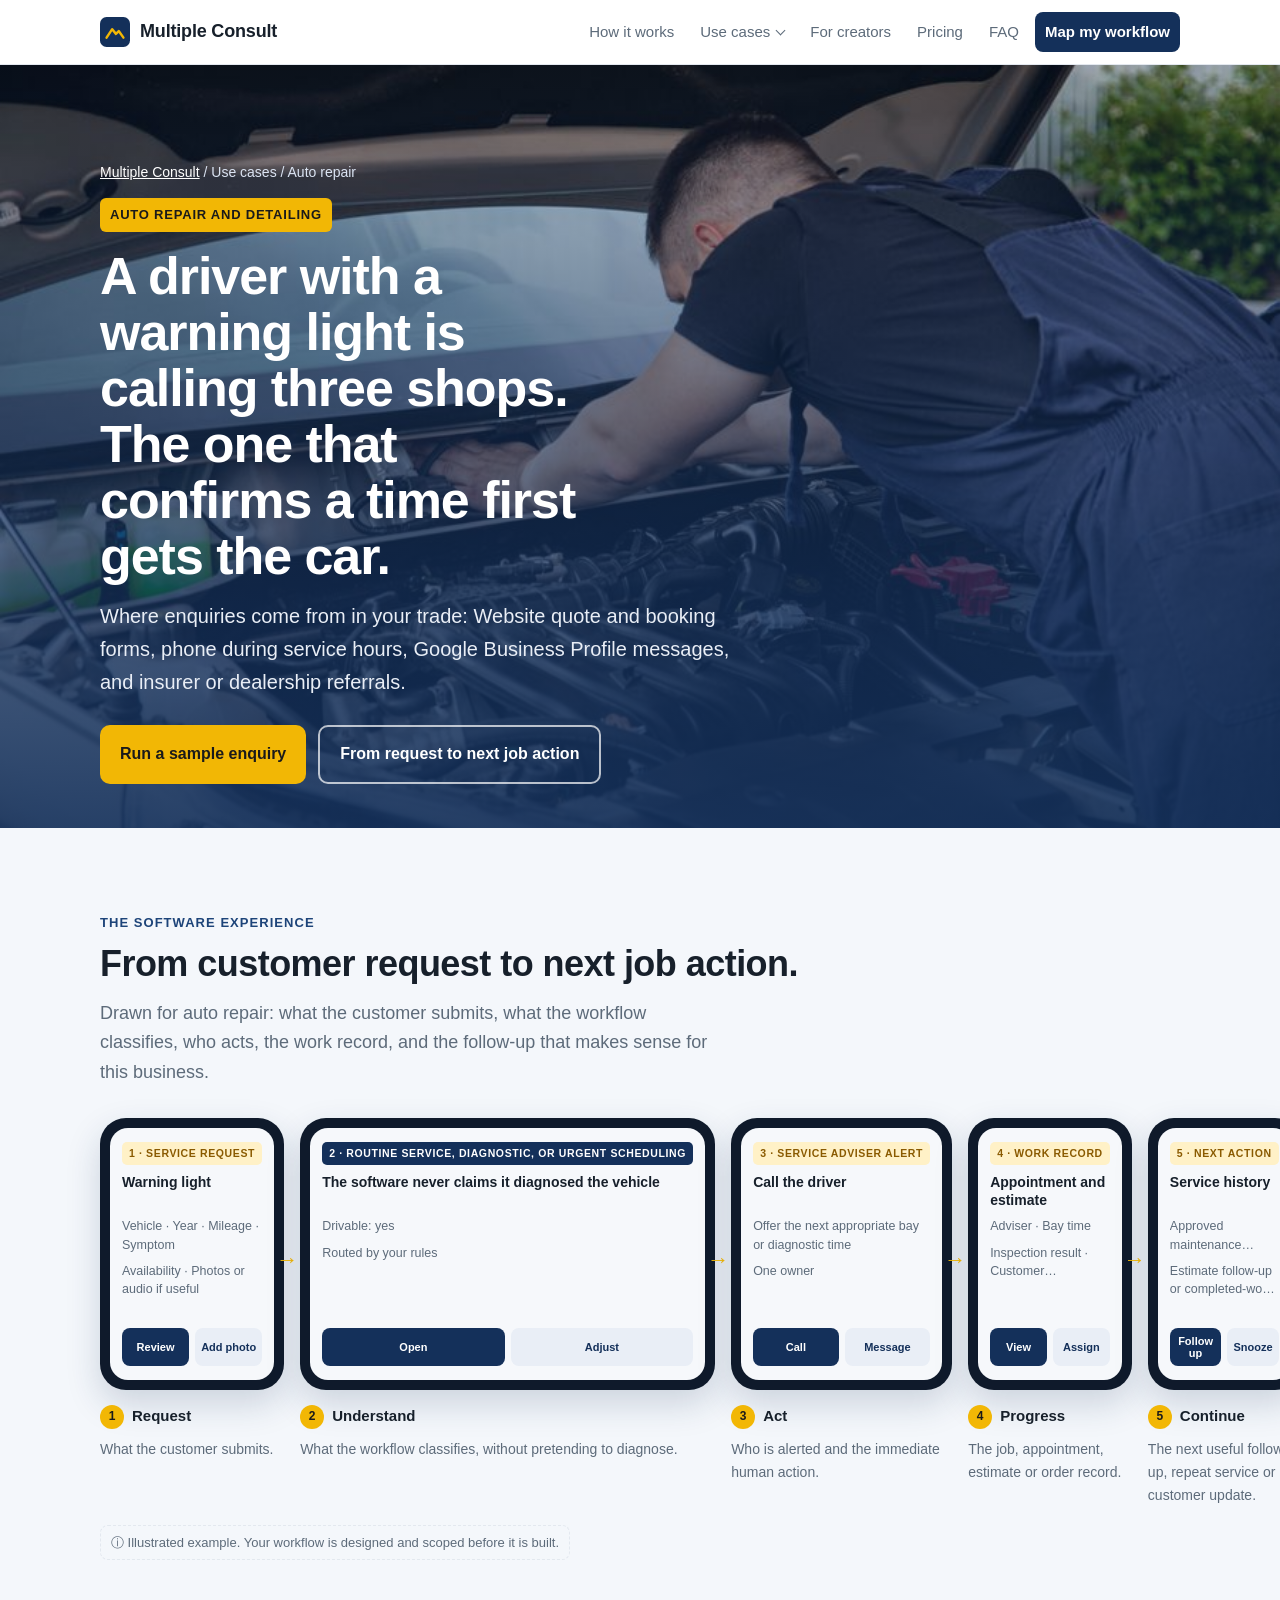
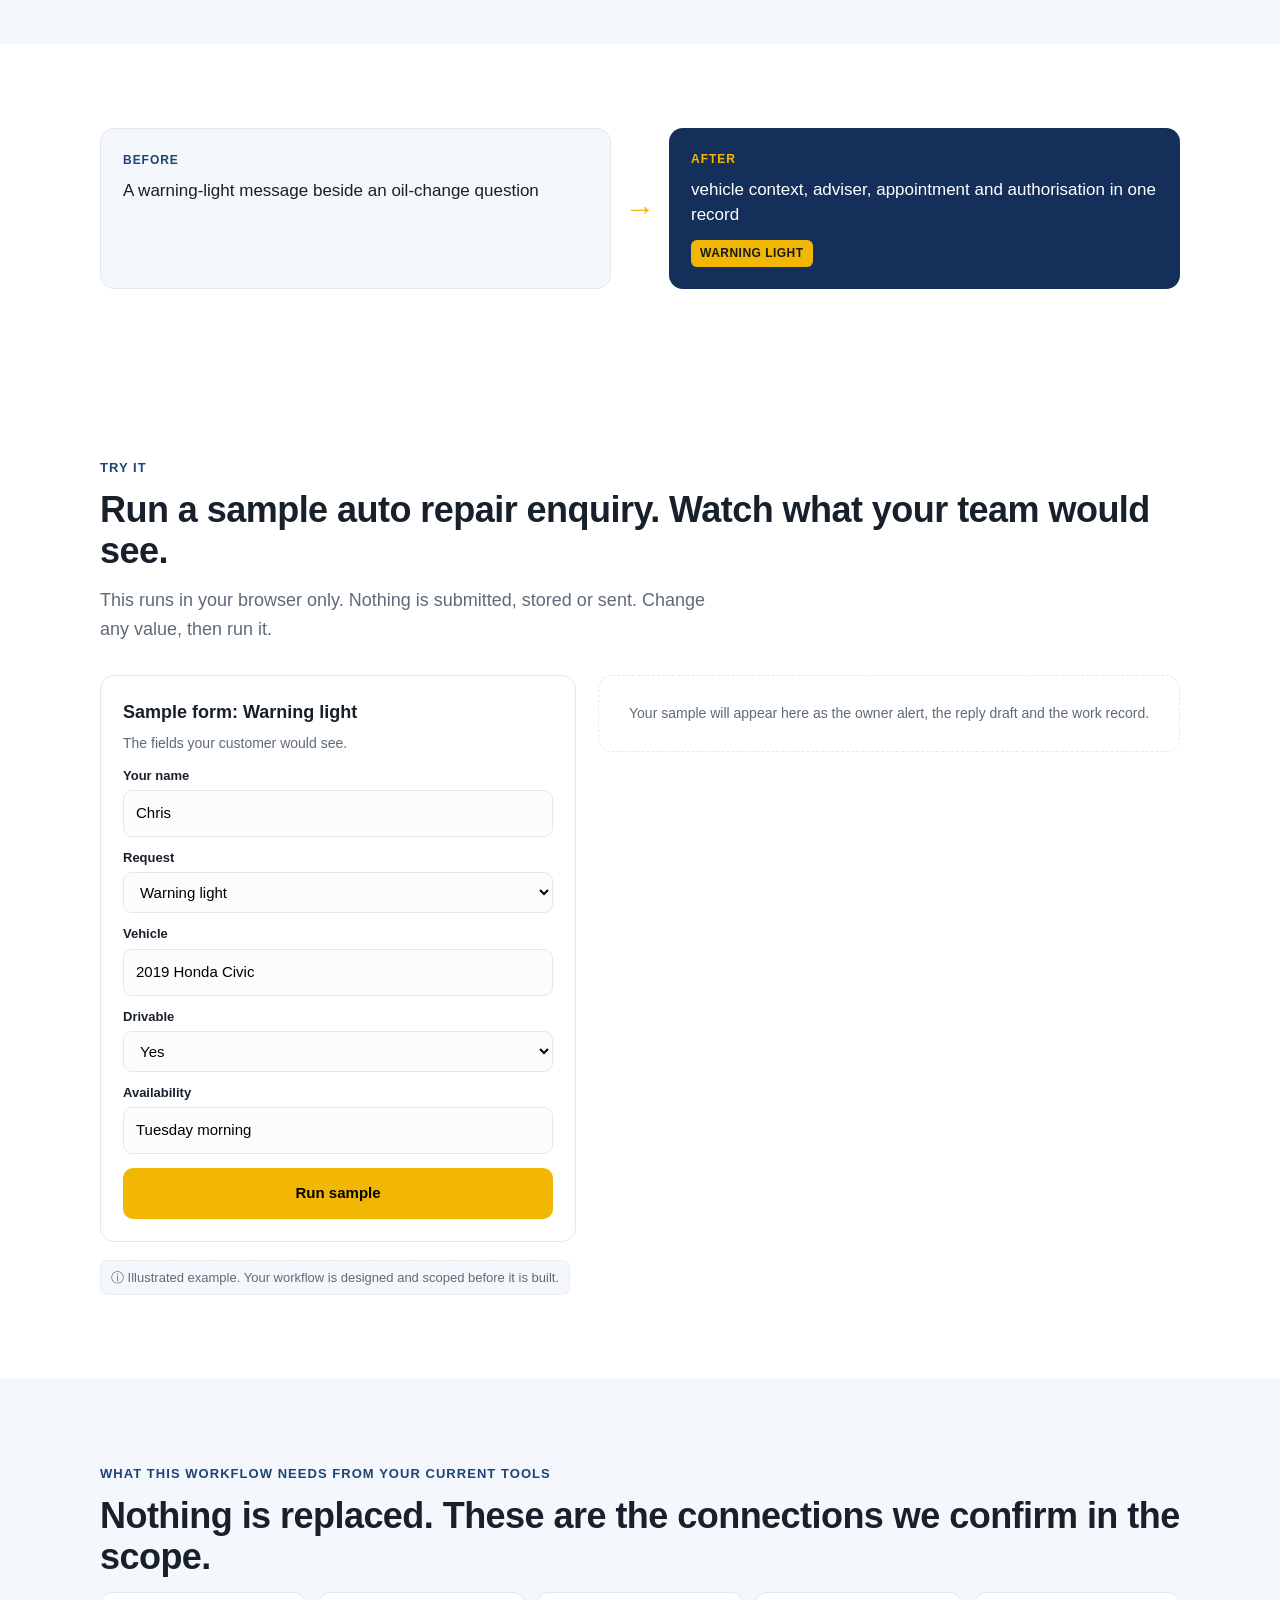
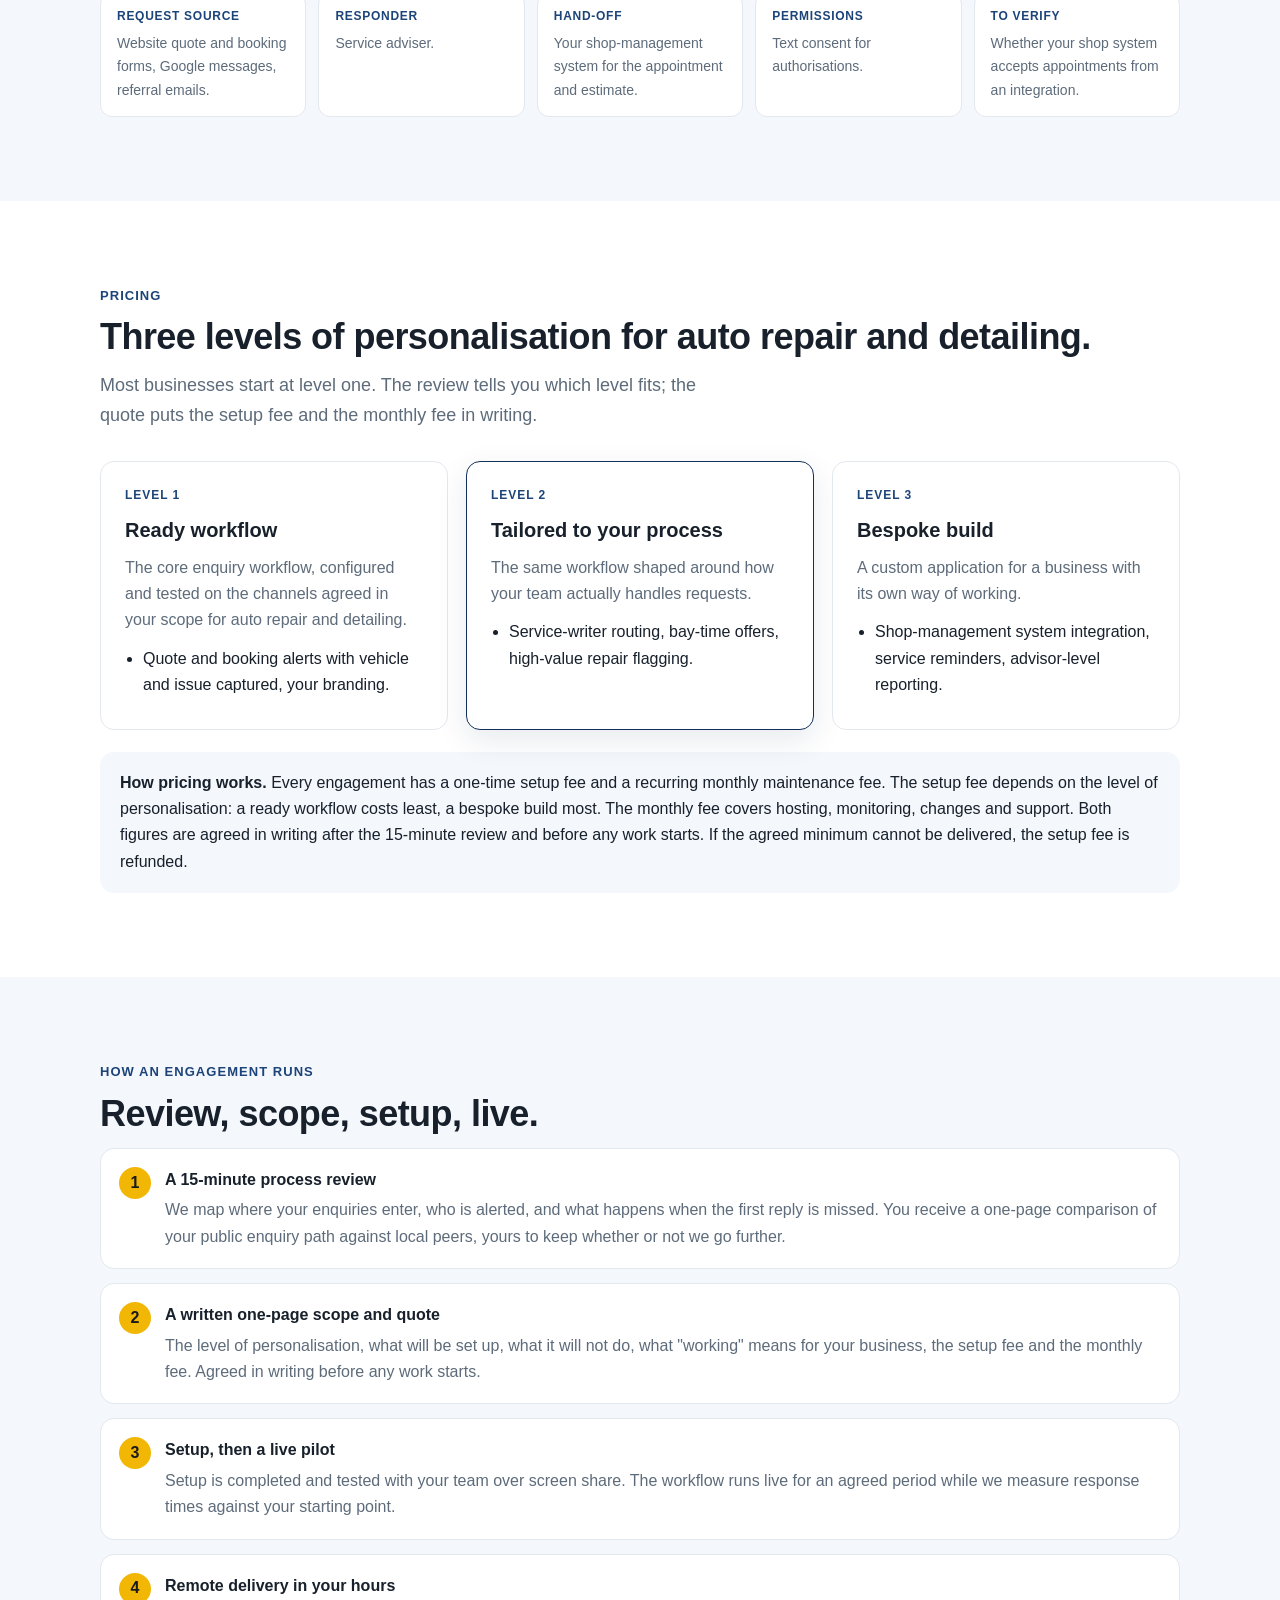
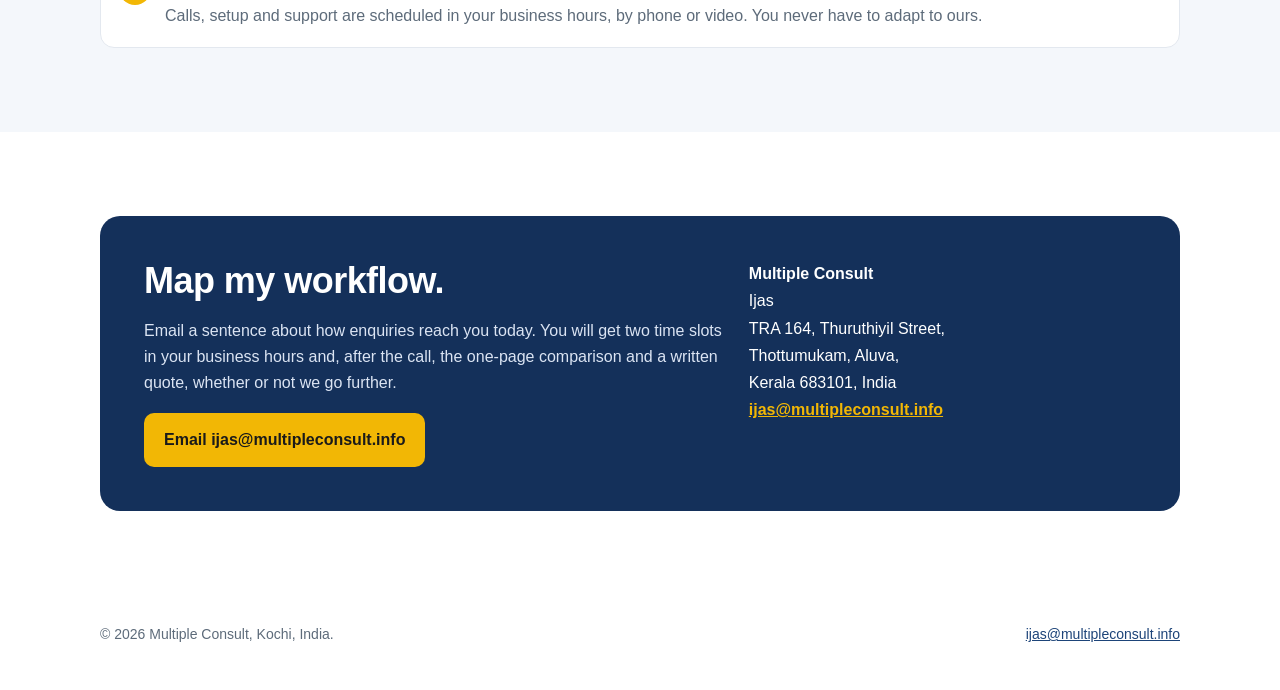
==== commit c7f11945: "Alignment fixes: equal-height phones, non-wrapping buttons, top-aligned path cards; name shortened; " ====
--- a/auto-repair.html
+++ b/auto-repair.html
@@ -2,7 +2,7 @@
 <html lang="en"><head><meta charset="utf-8"><meta name="viewport" content="width=device-width, initial-scale=1">
 <title>Auto repair and detailing | Multiple Consult</title><meta name="description" content="How an enquiry-response workflow works for auto repair and detailing: the form, what is classified, who acts, the work record, the follow-up, three personalisation levels, and a sample you can run.">
 <meta property="og:title" content="Auto repair and detailing | Multiple Consult"><meta property="og:description" content="How an enquiry-response workflow works for auto repair and detailing: the form, what is classified, who acts, the work record, the follow-up, three personalisation levels, and a sample you can run.">
-<link rel="icon" href="data:image/svg+xml,%3Csvg xmlns='http://www.w3.org/2000/svg' viewBox='0 0 32 32'%3E%3Crect width='32' height='32' rx='7' fill='%2314305a'/%3E%3Cpath d='M7 22l6-9 4 5 3-3 5 7' stroke='%23f2b705' stroke-width='2.6' fill='none' stroke-linecap='round' stroke-linejoin='round'/%3E%3C/svg%3E"><link rel="stylesheet" href="style.css?v=6"></head><body>
+<link rel="icon" href="data:image/svg+xml,%3Csvg xmlns='http://www.w3.org/2000/svg' viewBox='0 0 32 32'%3E%3Crect width='32' height='32' rx='7' fill='%2314305a'/%3E%3Cpath d='M7 22l6-9 4 5 3-3 5 7' stroke='%23f2b705' stroke-width='2.6' fill='none' stroke-linecap='round' stroke-linejoin='round'/%3E%3C/svg%3E"><link rel="stylesheet" href="style.css?v=7"></head><body>
 <header class="top"><div class="wrap"><a class="brand" href="index.html" aria-label="Multiple Consult home"><svg viewBox="0 0 32 32" aria-hidden="true"><rect width="32" height="32" rx="7" fill="#14305a"/><path d="M7 22l6-9 4 5 3-3 5 7" stroke="#f2b705" stroke-width="2.6" fill="none" stroke-linecap="round" stroke-linejoin="round"/></svg>Multiple Consult</a>
 <nav class="nav" aria-label="Main"><a href="index.html#journey">How it works</a><div class="has-menu"><a href="index.html#usecases" class="uc-toggle">Use cases</a><div class="menu" role="menu"><a href="roofing.html"><svg viewBox="0 0 24 24" fill="none" stroke="#14305a" stroke-width="1.8" stroke-linecap="round" stroke-linejoin="round"><path d="M3 12l9-8 9 8"/><path d="M5 10v10h14V10"/></svg>Roofing and exteriors</a><a href="hvac.html"><svg viewBox="0 0 24 24" fill="none" stroke="#14305a" stroke-width="1.8" stroke-linecap="round" stroke-linejoin="round"><rect x="3" y="6" width="18" height="12" rx="2"/><path d="M7 14h10M7 10h10"/></svg>HVAC</a><a href="plumbing.html"><svg viewBox="0 0 24 24" fill="none" stroke="#14305a" stroke-width="1.8" stroke-linecap="round" stroke-linejoin="round"><path d="M12 3c3 4 5 7 5 10a5 5 0 0 1-10 0c0-3 2-6 5-10z"/></svg>Plumbing</a><a href="restoration.html"><svg viewBox="0 0 24 24" fill="none" stroke="#14305a" stroke-width="1.8" stroke-linecap="round" stroke-linejoin="round"><path d="M12 3l9 16H3z"/><path d="M12 10v4M12 17h.01"/></svg>Restoration</a><a href="remodeling.html"><svg viewBox="0 0 24 24" fill="none" stroke="#14305a" stroke-width="1.8" stroke-linecap="round" stroke-linejoin="round"><path d="M3 10l9-7 9 7v10H3z"/><path d="M9 20v-6h6v6"/></svg>Remodelling</a><a href="windows-doors-siding.html"><svg viewBox="0 0 24 24" fill="none" stroke="#14305a" stroke-width="1.8" stroke-linecap="round" stroke-linejoin="round"><rect x="4" y="3" width="16" height="18" rx="1"/><path d="M12 3v18M4 12h16"/></svg>Windows, doors and siding</a><a href="landscape.html"><svg viewBox="0 0 24 24" fill="none" stroke="#14305a" stroke-width="1.8" stroke-linecap="round" stroke-linejoin="round"><path d="M3 20h18"/><path d="M12 20V9"/><path d="M12 9c-3 0-5-2-5-5 3 0 5 2 5 5zM12 12c3 0 5-2 5-5-3 0-5 2-5 5z"/></svg>Landscape and hardscape</a><a href="foundation.html"><svg viewBox="0 0 24 24" fill="none" stroke="#14305a" stroke-width="1.8" stroke-linecap="round" stroke-linejoin="round"><path d="M3 21h18M5 21V10l7-5 7 5v11"/><path d="M9 21v-6l2 2 2-3 2 3v4"/></svg>Foundation repair</a><a href="salons-barbers.html"><svg viewBox="0 0 24 24" fill="none" stroke="#14305a" stroke-width="1.8" stroke-linecap="round" stroke-linejoin="round"><circle cx="6" cy="6" r="3"/><circle cx="6" cy="18" r="3"/><path d="M20 4L8.5 15.5M20 20L8.5 8.5"/></svg>Salons and barbers</a><a href="retail.html"><svg viewBox="0 0 24 24" fill="none" stroke="#14305a" stroke-width="1.8" stroke-linecap="round" stroke-linejoin="round"><path d="M3 9l1-5h16l1 5"/><path d="M3 9h18v3a3 3 0 0 1-6 0 3 3 0 0 1-6 0 3 3 0 0 1-6 0z"/><path d="M5 12v9h14v-9"/></svg>Retail and e-commerce</a><a href="auto-repair.html"><svg viewBox="0 0 24 24" fill="none" stroke="#14305a" stroke-width="1.8" stroke-linecap="round" stroke-linejoin="round"><path d="M3 13l2-5h14l2 5v6H3z"/><circle cx="7" cy="17" r="1.5"/><circle cx="17" cy="17" r="1.5"/></svg>Auto repair</a><a href="creators.html"><svg viewBox="0 0 24 24" fill="none" stroke="#14305a" stroke-width="1.8" stroke-linecap="round" stroke-linejoin="round"><rect x="3" y="5" width="14" height="14" rx="2"/><path d="M17 10l4-2v8l-4-2"/></svg>Creators and influencers</a><a class="all" href="index.html#usecases">See all use cases</a></div></div><a href="creators.html">For creators</a><a href="index.html#pricing">Pricing</a><a href="index.html#faq">FAQ</a><a class="cta" href="index.html#contact">Map my workflow</a></nav></div></header>
 <main id="top">
@@ -26,7 +26,7 @@
 <li><strong>Setup, then a live pilot</strong><p>Setup is completed and tested with your team over screen share. The workflow runs live for an agreed period while we measure response times against your starting point.</p></li>
 <li><strong>Remote delivery in your hours</strong><p>Calls, setup and support are scheduled in your business hours, by phone or video. You never have to adapt to ours.</p></li></ol></div></section>
 <section id="contact"><div class="wrap"><div class="contact"><div><h2>Map my workflow.</h2><p>Email a sentence about how enquiries reach you today. You will get two time slots in your business hours and, after the call, the one-page comparison and a written quote, whether or not we go further.</p><a class="btn" href="mailto:ijas@multipleconsult.info?subject=Process%20review%20request%20(Auto%20repair)">Email ijas@multipleconsult.info</a></div>
-<address><strong>Multiple Consult</strong><br>Ijas Ahamed<br>TRA 164, Thuruthiyil Street,<br>Thottumukam, Aluva,<br>Kerala 683101, India<br><a href="mailto:ijas@multipleconsult.info">ijas@multipleconsult.info</a></address></div></div></section></main><footer><div class="wrap"><span>&copy; 2026 Multiple Consult, Kochi, India.</span><span><a href="mailto:ijas@multipleconsult.info">ijas@multipleconsult.info</a></span></div></footer><script>(function(){var t=document.querySelector('.has-menu>a'),p=t&&t.parentElement;if(!p)return;t.setAttribute('role','button');t.setAttribute('aria-haspopup','true');t.setAttribute('aria-expanded','false');function set(o){p.classList.toggle('open',o);t.setAttribute('aria-expanded',o?'true':'false');}t.addEventListener('click',function(e){e.preventDefault();set(!p.classList.contains('open'));});document.addEventListener('click',function(e){if(!p.contains(e.target))set(false);});document.addEventListener('keydown',function(e){if(e.key==='Escape')set(false);});p.addEventListener('mouseleave',function(){set(false);});})();</script><script>(function(){function esc(s){return String(s).replace(/[&<>"']/g,function(c){return{'&':'&amp;','<':'&lt;','>':'&gt;','"':'&quot;',"'":'&#39;'}[c]});}
+<address><strong>Multiple Consult</strong><br>Ijas<br>TRA 164, Thuruthiyil Street,<br>Thottumukam, Aluva,<br>Kerala 683101, India<br><a href="mailto:ijas@multipleconsult.info">ijas@multipleconsult.info</a></address></div></div></section></main><footer><div class="wrap"><span>&copy; 2026 Multiple Consult, Kochi, India.</span><span><a href="mailto:ijas@multipleconsult.info">ijas@multipleconsult.info</a></span></div></footer><script>(function(){var t=document.querySelector('.has-menu>a'),p=t&&t.parentElement;if(!p)return;t.setAttribute('role','button');t.setAttribute('aria-haspopup','true');t.setAttribute('aria-expanded','false');function set(o){p.classList.toggle('open',o);t.setAttribute('aria-expanded',o?'true':'false');}t.addEventListener('click',function(e){e.preventDefault();set(!p.classList.contains('open'));});document.addEventListener('click',function(e){if(!p.contains(e.target))set(false);});document.addEventListener('keydown',function(e){if(e.key==='Escape')set(false);});p.addEventListener('mouseleave',function(){set(false);});})();</script><script>(function(){function esc(s){return String(s).replace(/[&<>"']/g,function(c){return{'&':'&amp;','<':'&lt;','>':'&gt;','"':'&quot;',"'":'&#39;'}[c]});}
 function fill(t,v){return String(t).replace(/\{(\w+)\}/g,function(m,k){if(k.slice(-2)==='_l'){var b=v[k.slice(0,-2)]||'';return esc(b.charAt(0).toLowerCase()+b.slice(1));}return esc(v[k]||'');});}
 function card(k,kc,strong,p,acts,draft){var d=document.createElement('div');d.className='dcard';d.innerHTML='<span class="k '+kc+'">'+k+'</span><strong>'+strong+'</strong>'+(p?'<p>'+p+'</p>':'')+(draft?'<div class="draft">'+draft+'</div>':'')+(acts?'<div class="acts">'+acts.map(function(a,i){return '<span class="'+(i===0?'p':'')+'">'+a+'</span>'}).join('')+'</div>':'');return d;}
 function resolve(cfg,v){var o={alert:cfg.alert,reply:cfg.reply,record:cfg.record,remember:cfg.remember};(cfg.rules||[]).forEach(function(r){var ok=Object.keys(r.when).every(function(k){return v[k]===r.when[k];});if(ok){Object.keys(r.set).forEach(function(k){o[k]=r.set[k];});}});return o;}
--- a/style.css
+++ b/style.css
@@ -157,3 +157,19 @@
 .signal{background:var(--soft);border-radius:10px;padding:12px 14px;font-size:14px}.signal b{display:block;margin-bottom:4px;color:var(--navy-2)}
 .panel .foot{margin:12px 0 0;font-size:12.5px;color:var(--muted)}
 .tblwrap{overflow-x:auto}.fmt{width:100%;border-collapse:collapse;font-size:14px;min-width:700px}.fmt th{text-align:left;font-size:12px;letter-spacing:.06em;text-transform:uppercase;color:var(--navy-2);padding:10px 12px;border-bottom:2px solid var(--line)}.fmt td{padding:12px;border-bottom:1px solid var(--line);vertical-align:top;color:var(--muted)}.fmt td b{color:var(--ink)}
+
+/* v7 alignment fixes */
+.path div{justify-content:flex-start}
+.path span{margin-top:auto}
+.path h3{min-height:2.4em}
+.jstep{display:flex;flex-direction:column}
+.jstep .mini{flex:none}
+.mini .scr{height:252px;min-height:0;overflow:hidden}
+.mini .ttl{display:-webkit-box;-webkit-line-clamp:2;-webkit-box-orient:vertical;overflow:hidden;min-height:2.6em}
+.mini .ln{display:-webkit-box;-webkit-line-clamp:2;-webkit-box-orient:vertical;overflow:hidden}
+.mini .lbl{white-space:nowrap;overflow:hidden;text-overflow:ellipsis;max-width:100%}
+.mini .btns span{display:flex;align-items:center;justify-content:center;min-height:38px;line-height:1.1;padding:4px 4px;font-size:11px;text-align:center}
+.jstep .n{min-height:30px}
+.jstep p{display:-webkit-box;-webkit-line-clamp:4;-webkit-box-orient:vertical;overflow:hidden}
+@media(min-width:1001px){.journey.j5 .jstep:not(:last-child)::after,.journey.j6 .jstep:not(:last-child)::after{top:124px}}
+.journey.j6 .mini .scr{height:262px}
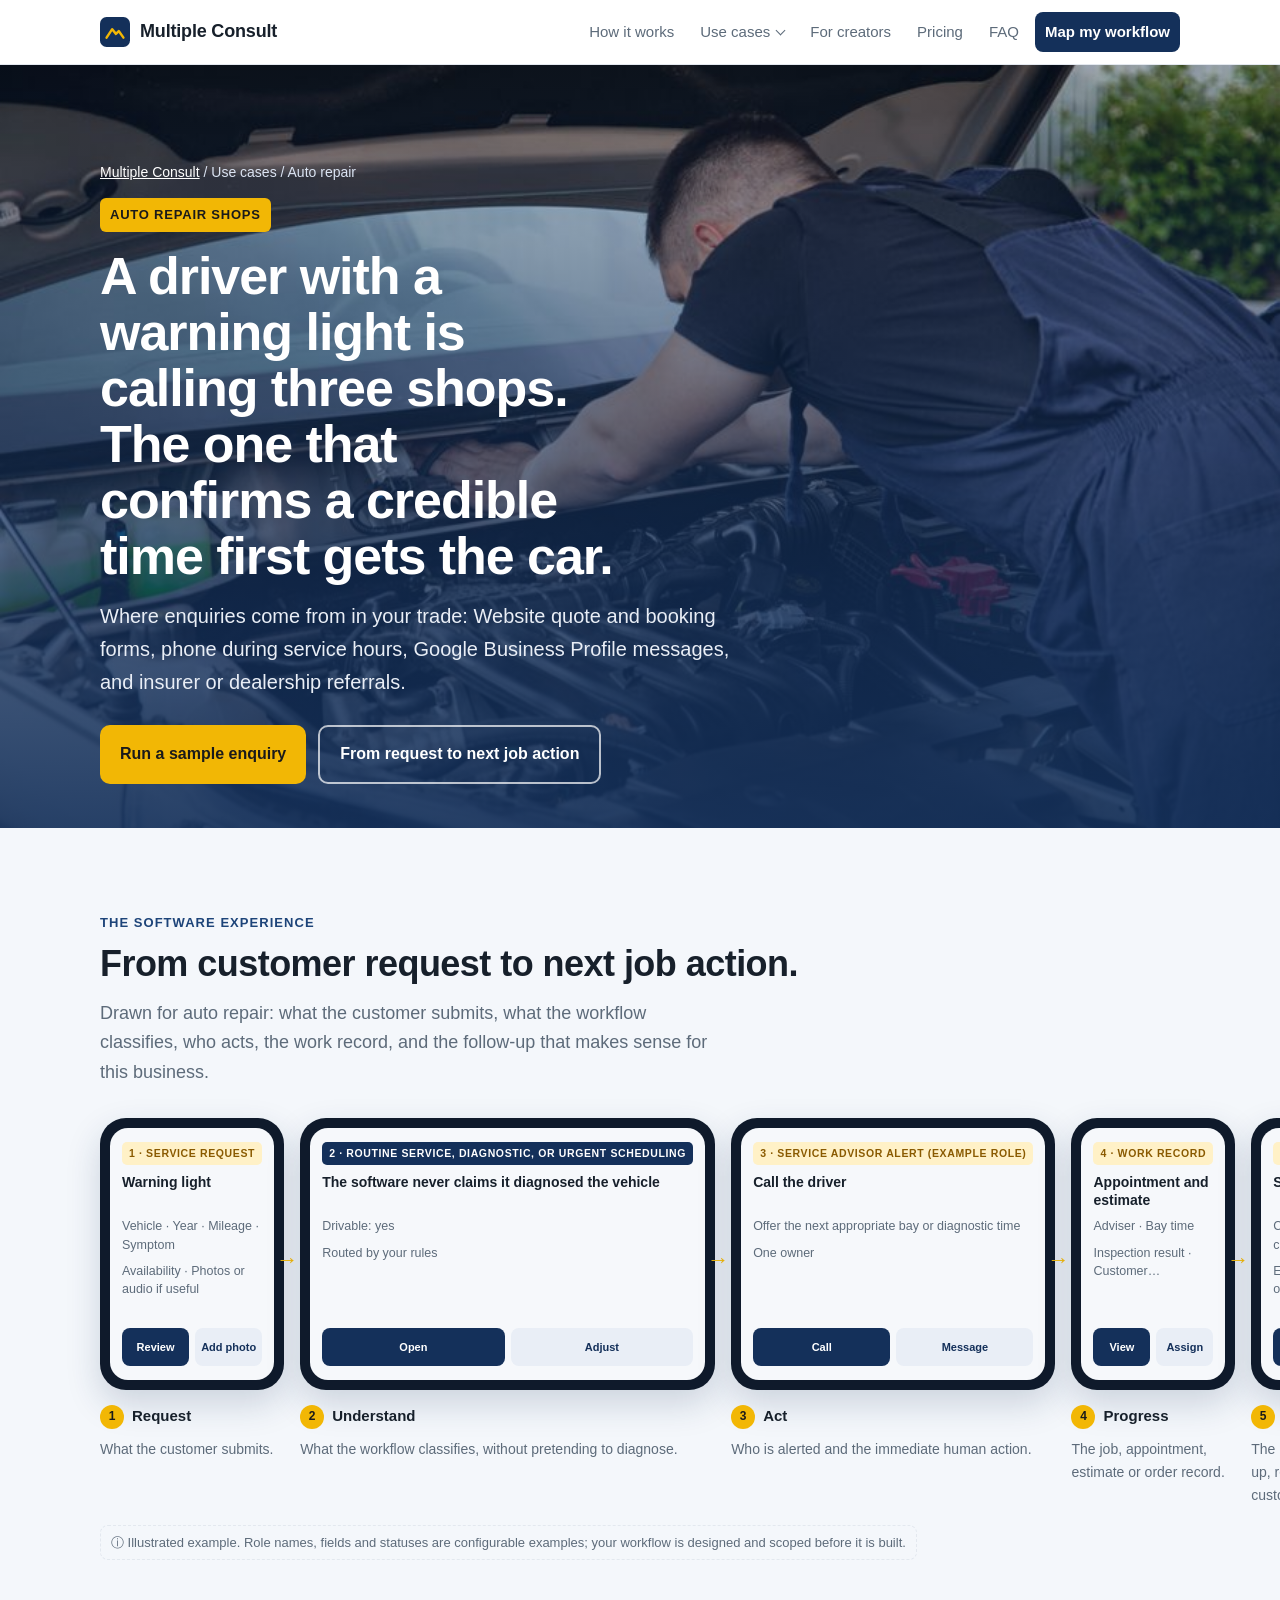
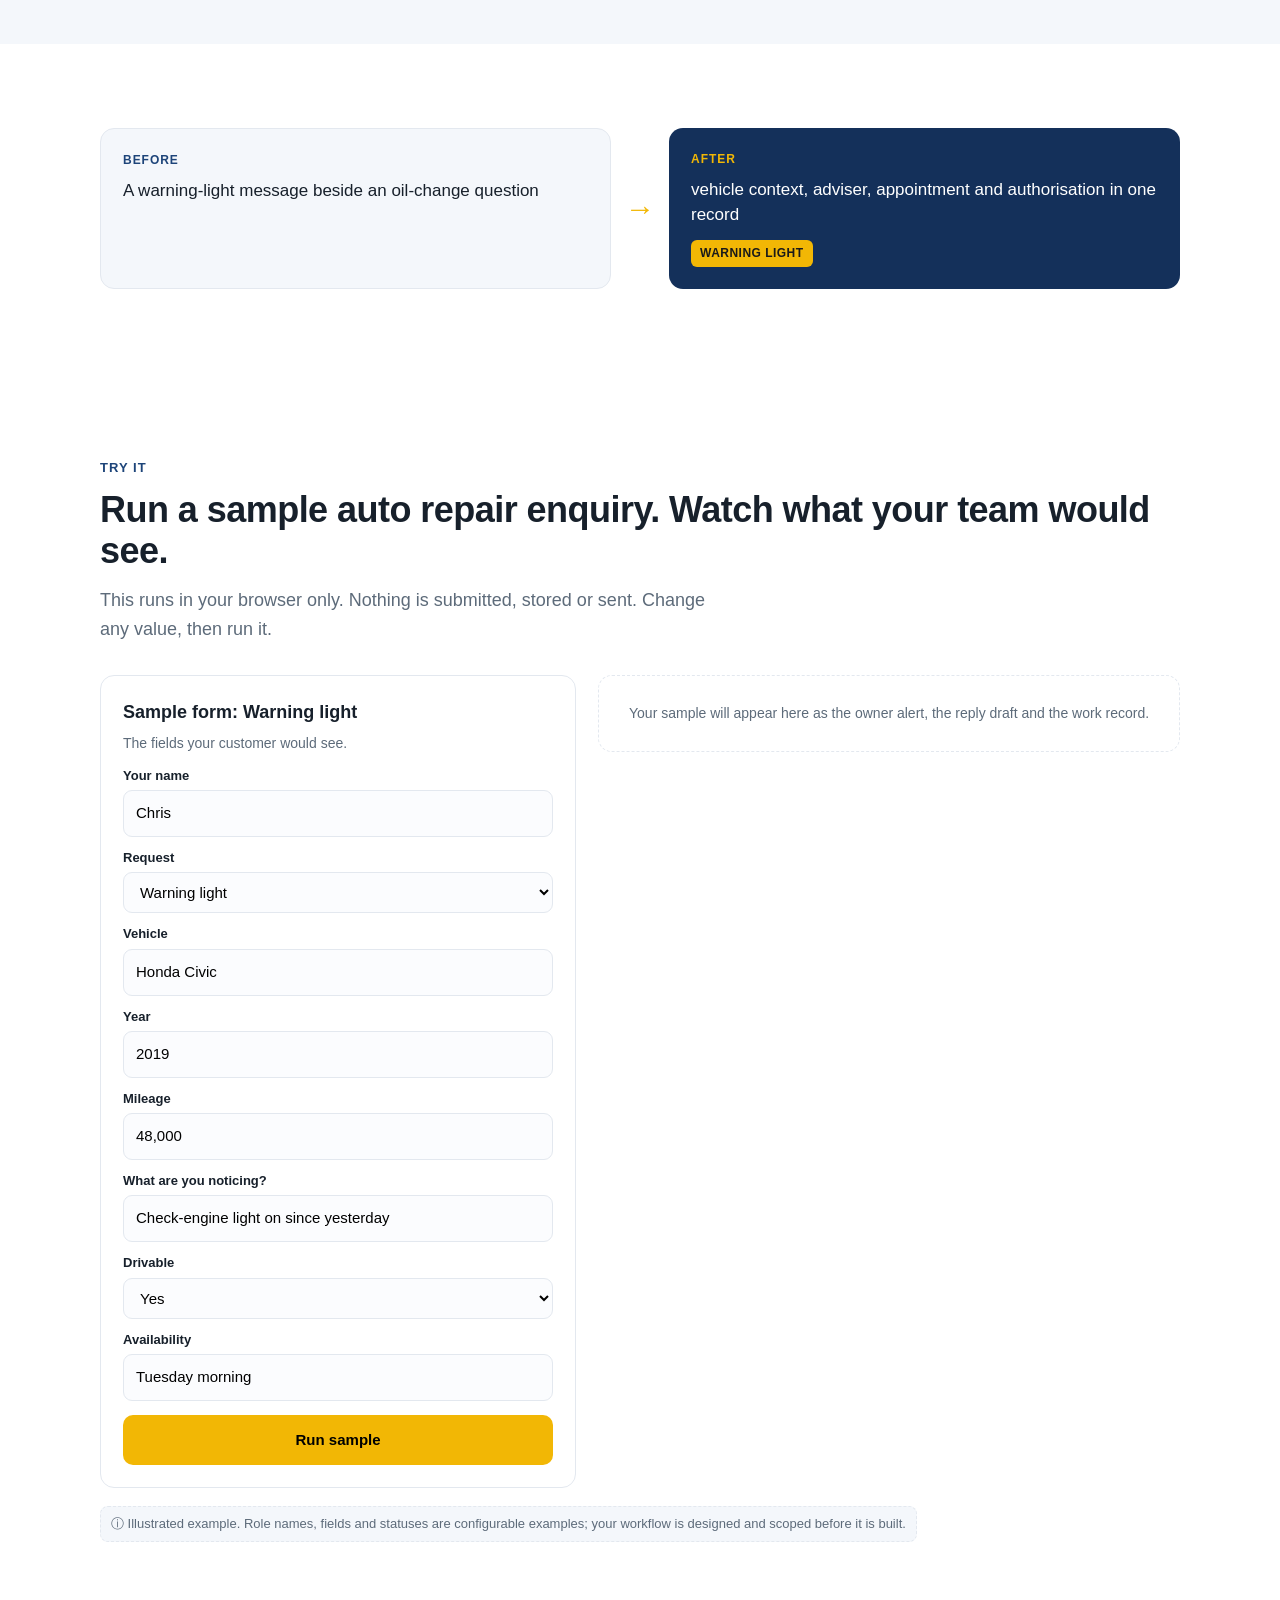
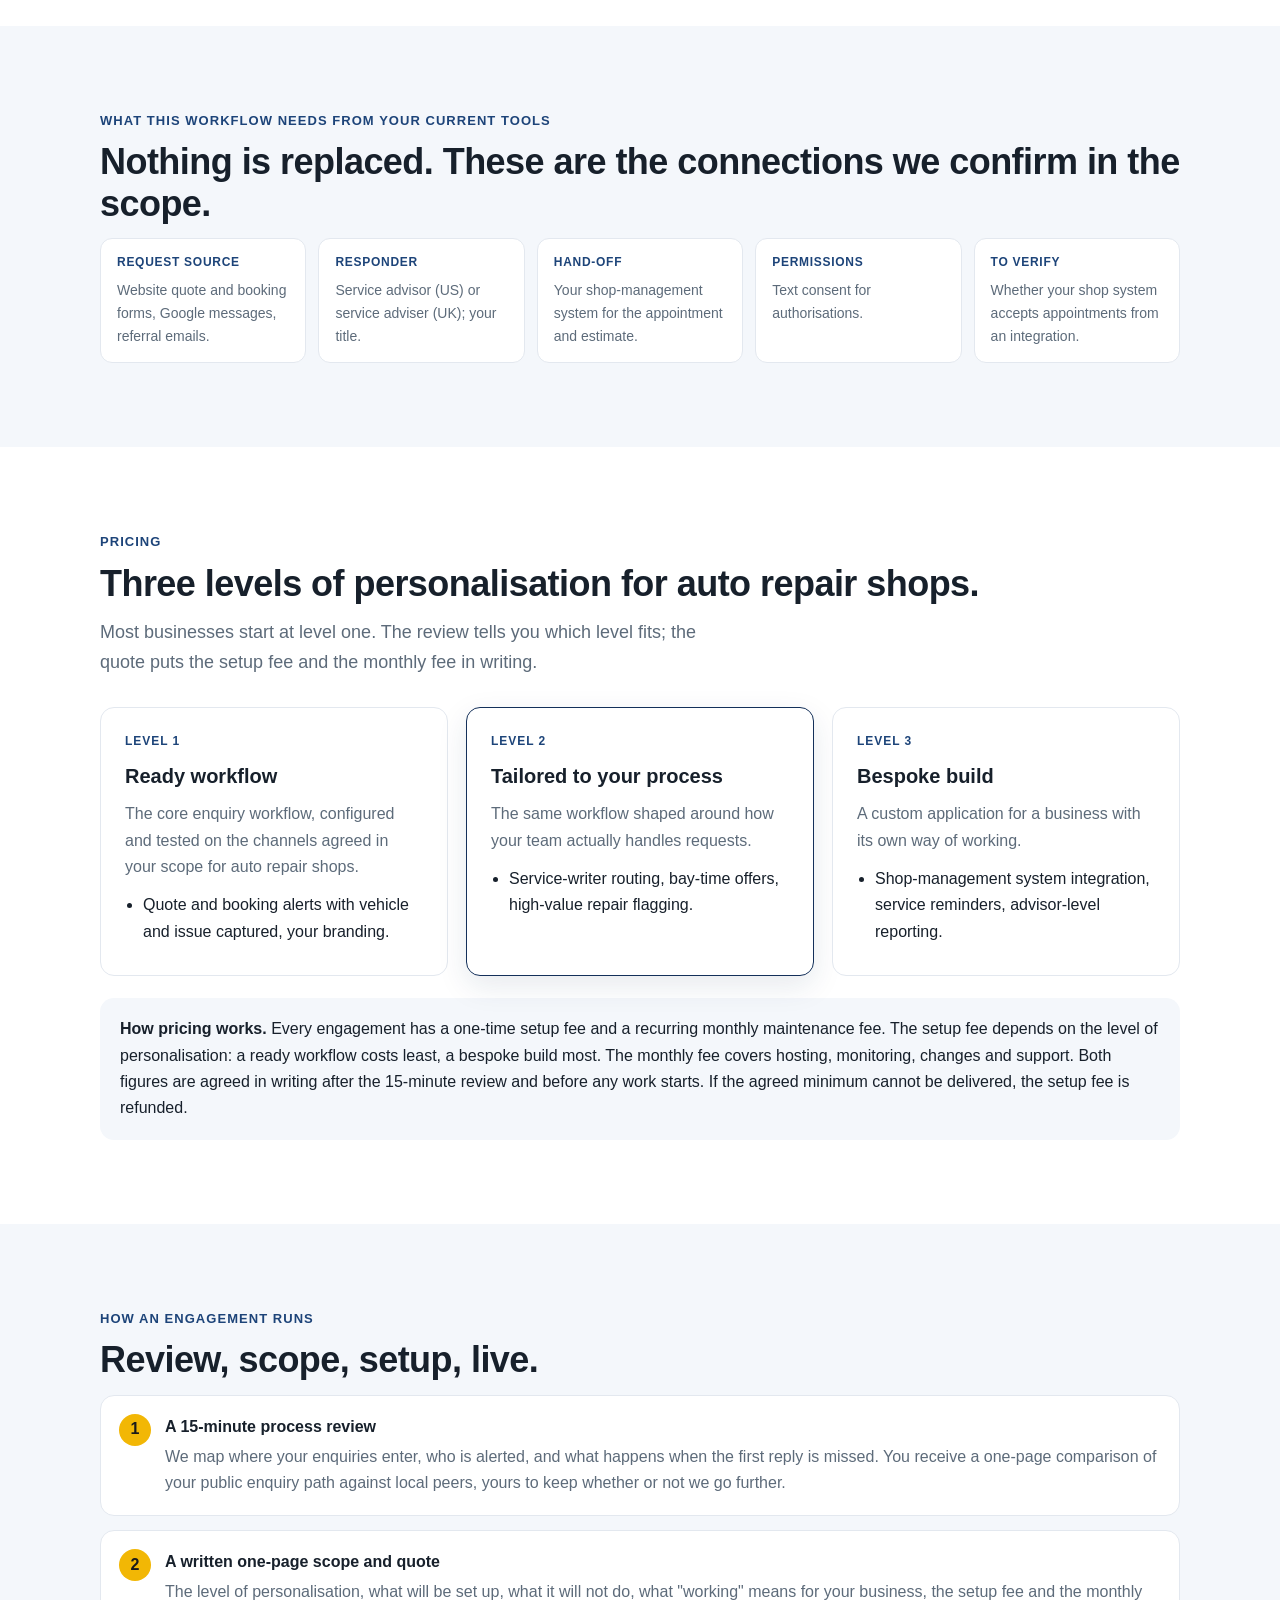
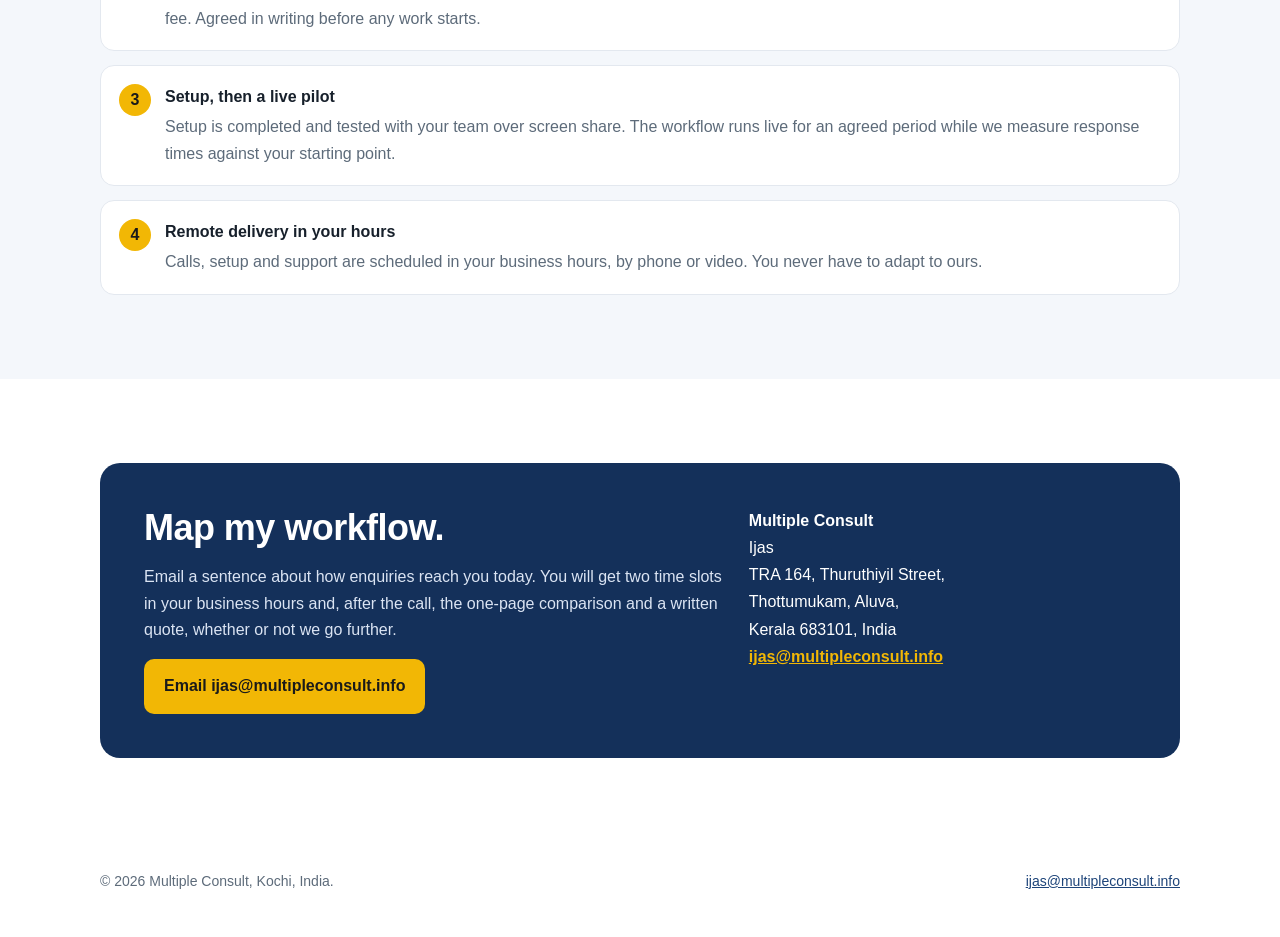
==== commit a91dc974: "Persona review fixes: conditional intake fields, locale-neutral units, configurable role wording, tr" ====
--- a/auto-repair.html
+++ b/auto-repair.html
@@ -1,22 +1,22 @@
 <!doctype html>
 <html lang="en"><head><meta charset="utf-8"><meta name="viewport" content="width=device-width, initial-scale=1">
-<title>Auto repair and detailing | Multiple Consult</title><meta name="description" content="How an enquiry-response workflow works for auto repair and detailing: the form, what is classified, who acts, the work record, the follow-up, three personalisation levels, and a sample you can run.">
-<meta property="og:title" content="Auto repair and detailing | Multiple Consult"><meta property="og:description" content="How an enquiry-response workflow works for auto repair and detailing: the form, what is classified, who acts, the work record, the follow-up, three personalisation levels, and a sample you can run.">
-<link rel="icon" href="data:image/svg+xml,%3Csvg xmlns='http://www.w3.org/2000/svg' viewBox='0 0 32 32'%3E%3Crect width='32' height='32' rx='7' fill='%2314305a'/%3E%3Cpath d='M7 22l6-9 4 5 3-3 5 7' stroke='%23f2b705' stroke-width='2.6' fill='none' stroke-linecap='round' stroke-linejoin='round'/%3E%3C/svg%3E"><link rel="stylesheet" href="style.css?v=7"></head><body>
+<title>Auto repair shops | Multiple Consult</title><meta name="description" content="How an enquiry-response workflow works for auto repair shops: the form, what is classified, who acts, the work record, the follow-up, three personalisation levels, and a sample you can run.">
+<meta property="og:title" content="Auto repair shops | Multiple Consult"><meta property="og:description" content="How an enquiry-response workflow works for auto repair shops: the form, what is classified, who acts, the work record, the follow-up, three personalisation levels, and a sample you can run.">
+<link rel="icon" href="data:image/svg+xml,%3Csvg xmlns='http://www.w3.org/2000/svg' viewBox='0 0 32 32'%3E%3Crect width='32' height='32' rx='7' fill='%2314305a'/%3E%3Cpath d='M7 22l6-9 4 5 3-3 5 7' stroke='%23f2b705' stroke-width='2.6' fill='none' stroke-linecap='round' stroke-linejoin='round'/%3E%3C/svg%3E"><link rel="stylesheet" href="style.css?v=8"></head><body>
 <header class="top"><div class="wrap"><a class="brand" href="index.html" aria-label="Multiple Consult home"><svg viewBox="0 0 32 32" aria-hidden="true"><rect width="32" height="32" rx="7" fill="#14305a"/><path d="M7 22l6-9 4 5 3-3 5 7" stroke="#f2b705" stroke-width="2.6" fill="none" stroke-linecap="round" stroke-linejoin="round"/></svg>Multiple Consult</a>
-<nav class="nav" aria-label="Main"><a href="index.html#journey">How it works</a><div class="has-menu"><a href="index.html#usecases" class="uc-toggle">Use cases</a><div class="menu" role="menu"><a href="roofing.html"><svg viewBox="0 0 24 24" fill="none" stroke="#14305a" stroke-width="1.8" stroke-linecap="round" stroke-linejoin="round"><path d="M3 12l9-8 9 8"/><path d="M5 10v10h14V10"/></svg>Roofing and exteriors</a><a href="hvac.html"><svg viewBox="0 0 24 24" fill="none" stroke="#14305a" stroke-width="1.8" stroke-linecap="round" stroke-linejoin="round"><rect x="3" y="6" width="18" height="12" rx="2"/><path d="M7 14h10M7 10h10"/></svg>HVAC</a><a href="plumbing.html"><svg viewBox="0 0 24 24" fill="none" stroke="#14305a" stroke-width="1.8" stroke-linecap="round" stroke-linejoin="round"><path d="M12 3c3 4 5 7 5 10a5 5 0 0 1-10 0c0-3 2-6 5-10z"/></svg>Plumbing</a><a href="restoration.html"><svg viewBox="0 0 24 24" fill="none" stroke="#14305a" stroke-width="1.8" stroke-linecap="round" stroke-linejoin="round"><path d="M12 3l9 16H3z"/><path d="M12 10v4M12 17h.01"/></svg>Restoration</a><a href="remodeling.html"><svg viewBox="0 0 24 24" fill="none" stroke="#14305a" stroke-width="1.8" stroke-linecap="round" stroke-linejoin="round"><path d="M3 10l9-7 9 7v10H3z"/><path d="M9 20v-6h6v6"/></svg>Remodelling</a><a href="windows-doors-siding.html"><svg viewBox="0 0 24 24" fill="none" stroke="#14305a" stroke-width="1.8" stroke-linecap="round" stroke-linejoin="round"><rect x="4" y="3" width="16" height="18" rx="1"/><path d="M12 3v18M4 12h16"/></svg>Windows, doors and siding</a><a href="landscape.html"><svg viewBox="0 0 24 24" fill="none" stroke="#14305a" stroke-width="1.8" stroke-linecap="round" stroke-linejoin="round"><path d="M3 20h18"/><path d="M12 20V9"/><path d="M12 9c-3 0-5-2-5-5 3 0 5 2 5 5zM12 12c3 0 5-2 5-5-3 0-5 2-5 5z"/></svg>Landscape and hardscape</a><a href="foundation.html"><svg viewBox="0 0 24 24" fill="none" stroke="#14305a" stroke-width="1.8" stroke-linecap="round" stroke-linejoin="round"><path d="M3 21h18M5 21V10l7-5 7 5v11"/><path d="M9 21v-6l2 2 2-3 2 3v4"/></svg>Foundation repair</a><a href="salons-barbers.html"><svg viewBox="0 0 24 24" fill="none" stroke="#14305a" stroke-width="1.8" stroke-linecap="round" stroke-linejoin="round"><circle cx="6" cy="6" r="3"/><circle cx="6" cy="18" r="3"/><path d="M20 4L8.5 15.5M20 20L8.5 8.5"/></svg>Salons and barbers</a><a href="retail.html"><svg viewBox="0 0 24 24" fill="none" stroke="#14305a" stroke-width="1.8" stroke-linecap="round" stroke-linejoin="round"><path d="M3 9l1-5h16l1 5"/><path d="M3 9h18v3a3 3 0 0 1-6 0 3 3 0 0 1-6 0 3 3 0 0 1-6 0z"/><path d="M5 12v9h14v-9"/></svg>Retail and e-commerce</a><a href="auto-repair.html"><svg viewBox="0 0 24 24" fill="none" stroke="#14305a" stroke-width="1.8" stroke-linecap="round" stroke-linejoin="round"><path d="M3 13l2-5h14l2 5v6H3z"/><circle cx="7" cy="17" r="1.5"/><circle cx="17" cy="17" r="1.5"/></svg>Auto repair</a><a href="creators.html"><svg viewBox="0 0 24 24" fill="none" stroke="#14305a" stroke-width="1.8" stroke-linecap="round" stroke-linejoin="round"><rect x="3" y="5" width="14" height="14" rx="2"/><path d="M17 10l4-2v8l-4-2"/></svg>Creators and influencers</a><a class="all" href="index.html#usecases">See all use cases</a></div></div><a href="creators.html">For creators</a><a href="index.html#pricing">Pricing</a><a href="index.html#faq">FAQ</a><a class="cta" href="index.html#contact">Map my workflow</a></nav></div></header>
+<nav class="nav" aria-label="Main"><a href="index.html#journey">How it works</a><div class="has-menu"><a href="index.html#usecases" class="uc-toggle">Use cases</a><div class="menu" role="menu"><a href="roofing.html"><svg viewBox="0 0 24 24" fill="none" stroke="#14305a" stroke-width="1.8" stroke-linecap="round" stroke-linejoin="round"><path d="M3 12l9-8 9 8"/><path d="M5 10v10h14V10"/></svg>Roofing</a><a href="hvac.html"><svg viewBox="0 0 24 24" fill="none" stroke="#14305a" stroke-width="1.8" stroke-linecap="round" stroke-linejoin="round"><rect x="3" y="6" width="18" height="12" rx="2"/><path d="M7 14h10M7 10h10"/></svg>HVAC</a><a href="plumbing.html"><svg viewBox="0 0 24 24" fill="none" stroke="#14305a" stroke-width="1.8" stroke-linecap="round" stroke-linejoin="round"><path d="M12 3c3 4 5 7 5 10a5 5 0 0 1-10 0c0-3 2-6 5-10z"/></svg>Plumbing</a><a href="restoration.html"><svg viewBox="0 0 24 24" fill="none" stroke="#14305a" stroke-width="1.8" stroke-linecap="round" stroke-linejoin="round"><path d="M12 3l9 16H3z"/><path d="M12 10v4M12 17h.01"/></svg>Restoration</a><a href="remodeling.html"><svg viewBox="0 0 24 24" fill="none" stroke="#14305a" stroke-width="1.8" stroke-linecap="round" stroke-linejoin="round"><path d="M3 10l9-7 9 7v10H3z"/><path d="M9 20v-6h6v6"/></svg>Remodelling</a><a href="windows-doors-siding.html"><svg viewBox="0 0 24 24" fill="none" stroke="#14305a" stroke-width="1.8" stroke-linecap="round" stroke-linejoin="round"><rect x="4" y="3" width="16" height="18" rx="1"/><path d="M12 3v18M4 12h16"/></svg>Windows, doors and siding</a><a href="landscape.html"><svg viewBox="0 0 24 24" fill="none" stroke="#14305a" stroke-width="1.8" stroke-linecap="round" stroke-linejoin="round"><path d="M3 20h18"/><path d="M12 20V9"/><path d="M12 9c-3 0-5-2-5-5 3 0 5 2 5 5zM12 12c3 0 5-2 5-5-3 0-5 2-5 5z"/></svg>Landscape and hardscape</a><a href="foundation.html"><svg viewBox="0 0 24 24" fill="none" stroke="#14305a" stroke-width="1.8" stroke-linecap="round" stroke-linejoin="round"><path d="M3 21h18M5 21V10l7-5 7 5v11"/><path d="M9 21v-6l2 2 2-3 2 3v4"/></svg>Foundation repair</a><a href="salons-barbers.html"><svg viewBox="0 0 24 24" fill="none" stroke="#14305a" stroke-width="1.8" stroke-linecap="round" stroke-linejoin="round"><circle cx="6" cy="6" r="3"/><circle cx="6" cy="18" r="3"/><path d="M20 4L8.5 15.5M20 20L8.5 8.5"/></svg>Salons and barbers</a><a href="retail.html"><svg viewBox="0 0 24 24" fill="none" stroke="#14305a" stroke-width="1.8" stroke-linecap="round" stroke-linejoin="round"><path d="M3 9l1-5h16l1 5"/><path d="M3 9h18v3a3 3 0 0 1-6 0 3 3 0 0 1-6 0 3 3 0 0 1-6 0z"/><path d="M5 12v9h14v-9"/></svg>Retail and e-commerce</a><a href="auto-repair.html"><svg viewBox="0 0 24 24" fill="none" stroke="#14305a" stroke-width="1.8" stroke-linecap="round" stroke-linejoin="round"><path d="M3 13l2-5h14l2 5v6H3z"/><circle cx="7" cy="17" r="1.5"/><circle cx="17" cy="17" r="1.5"/></svg>Auto repair</a><a href="creators.html"><svg viewBox="0 0 24 24" fill="none" stroke="#14305a" stroke-width="1.8" stroke-linecap="round" stroke-linejoin="round"><rect x="3" y="5" width="14" height="14" rx="2"/><path d="M17 10l4-2v8l-4-2"/></svg>Creators with expertise</a><a class="all" href="index.html#usecases">See all use cases</a></div></div><a href="creators.html">For creators</a><a href="index.html#pricing">Pricing</a><a href="index.html#faq">FAQ</a><a class="cta" href="index.html#contact">Map my workflow</a></nav></div></header>
 <main id="top">
 <section class="hero photo short" style="padding:0"><img src="img/mechanic.jpg" width="900" height="1200" alt="Mechanic working under a car" fetchpriority="high"><div class="wrap"><div class="crumb"><a href="index.html">Multiple Consult</a> / Use cases / Auto repair</div>
-<span class="kicker">Auto repair and detailing</span><h1>A driver with a warning light is calling three shops. The one that confirms a time first gets the car.</h1><p>Where enquiries come from in your trade: Website quote and booking forms, phone during service hours, Google Business Profile messages, and insurer or dealership referrals.</p>
+<span class="kicker">Auto repair shops</span><h1>A driver with a warning light is calling three shops. The one that confirms a credible time first gets the car.</h1><p>Where enquiries come from in your trade: Website quote and booking forms, phone during service hours, Google Business Profile messages, and insurer or dealership referrals.</p>
 <div class="btn-row"><a class="btn" href="#try">Run a sample enquiry</a><a class="btn ghost" href="#journey">From request to next job action</a></div></div></section>
-<section id="journey" class=alt><div class="wrap"><p class="eyebrow">The software experience</p><h2>From customer request to next job action.</h2><p class="sub">Drawn for auto repair: what the customer submits, what the workflow classifies, who acts, the work record, and the follow-up that makes sense for this business.</p><p class="swipe">Swipe through the workflow &rarr;</p><div class="journey j5"><div class="jstep"><div class="mini"><div class="scr"><span class="lbl">1 · Service request</span><div class="ttl">Warning light</div><div class="ln">Vehicle · Year · Mileage · Symptom</div><div class="ln">Availability · Photos or audio if useful</div><div class="btns"><span class="b1">Review</span><span class="b2">Add photo</span></div></div></div><div class="n"><b>1</b>Request</div><p>What the customer submits.</p></div><div class="jstep"><div class="mini"><div class="scr"><span class="lbl chip">2 · Routine service, diagnostic, or urgent scheduling</span><div class="ttl">The software never claims it diagnosed the vehicle</div><div class="ln">Drivable: yes</div><div class="ln">Routed by your rules</div><div class="btns"><span class="b1">Open</span><span class="b2">Adjust</span></div></div></div><div class="n"><b>2</b>Understand</div><p>What the workflow classifies, without pretending to diagnose.</p></div><div class="jstep"><div class="mini"><div class="scr"><span class="lbl">3 · Service adviser alert</span><div class="ttl">Call the driver</div><div class="ln">Offer the next appropriate bay or diagnostic time</div><div class="ln">One owner</div><div class="btns"><span class="b1">Call</span><span class="b2">Message</span></div></div></div><div class="n"><b>3</b>Act</div><p>Who is alerted and the immediate human action.</p></div><div class="jstep"><div class="mini"><div class="scr"><span class="lbl">4 · Work record</span><div class="ttl">Appointment and estimate</div><div class="ln">Adviser · Bay time</div><div class="ln">Inspection result · Customer authorisation</div><div class="btns"><span class="b1">View</span><span class="b2">Assign</span></div></div></div><div class="n"><b>4</b>Progress</div><p>The job, appointment, estimate or order record.</p></div><div class="jstep"><div class="mini"><div class="scr"><span class="lbl">5 · Next action</span><div class="ttl">Service history</div><div class="ln">Approved maintenance reminder</div><div class="ln">Estimate follow-up or completed-work check-in</div><div class="btns"><span class="b1">Follow up</span><span class="b2">Snooze</span></div></div></div><div class="n"><b>5</b>Continue</div><p>The next useful follow-up, repeat service or customer update.</p></div></div><div class="illus">&#9432; Illustrated example. Your workflow is designed and scoped before it is built.</div></div></section>
+<section id="journey" class=alt><div class="wrap"><p class="eyebrow">The software experience</p><h2>From customer request to next job action.</h2><p class="sub">Drawn for auto repair: what the customer submits, what the workflow classifies, who acts, the work record, and the follow-up that makes sense for this business.</p><p class="swipe">Swipe through the workflow &rarr;</p><div class="journey j5"><div class="jstep"><div class="mini"><div class="scr"><span class="lbl">1 · Service request</span><div class="ttl">Warning light</div><div class="ln">Vehicle · Year · Mileage · Symptom</div><div class="ln">Availability · Photos or audio if useful</div><div class="btns"><span class="b1">Review</span><span class="b2">Add photo</span></div></div></div><div class="n"><b>1</b>Request</div><p>What the customer submits.</p></div><div class="jstep"><div class="mini"><div class="scr"><span class="lbl chip">2 · Routine service, diagnostic, or urgent scheduling</span><div class="ttl">The software never claims it diagnosed the vehicle</div><div class="ln">Drivable: yes</div><div class="ln">Routed by your rules</div><div class="btns"><span class="b1">Open</span><span class="b2">Adjust</span></div></div></div><div class="n"><b>2</b>Understand</div><p>What the workflow classifies, without pretending to diagnose.</p></div><div class="jstep"><div class="mini"><div class="scr"><span class="lbl">3 · Service advisor alert (example role)</span><div class="ttl">Call the driver</div><div class="ln">Offer the next appropriate bay or diagnostic time</div><div class="ln">One owner</div><div class="btns"><span class="b1">Call</span><span class="b2">Message</span></div></div></div><div class="n"><b>3</b>Act</div><p>Who is alerted and the immediate human action.</p></div><div class="jstep"><div class="mini"><div class="scr"><span class="lbl">4 · Work record</span><div class="ttl">Appointment and estimate</div><div class="ln">Adviser · Bay time</div><div class="ln">Inspection result · Customer authorisation</div><div class="btns"><span class="b1">View</span><span class="b2">Assign</span></div></div></div><div class="n"><b>4</b>Progress</div><p>The job, appointment, estimate or order record.</p></div><div class="jstep"><div class="mini"><div class="scr"><span class="lbl">5 · Next action</span><div class="ttl">Service history</div><div class="ln">Customer-consented maintenance reminder</div><div class="ln">Estimate follow-up or completed-work check-in</div><div class="btns"><span class="b1">Follow up</span><span class="b2">Snooze</span></div></div></div><div class="n"><b>5</b>Continue</div><p>The next useful follow-up, repeat service or customer update.</p></div></div><div class="illus">&#9432; Illustrated example. Role names, fields and statuses are configurable examples; your workflow is designed and scoped before it is built.</div></div></section>
 <section><div class="wrap"><div class="ba"><div class="ba-b"><span>Before</span><p>A warning-light message beside an oil-change question</p></div><div class="ba-arrow">&rarr;</div><div class="ba-a"><span>After</span><p>vehicle context, adviser, appointment and authorisation in one record</p><em class="chipx">Warning light</em></div></div></div></section>
 <section id="try"><div class="wrap"><p class="eyebrow">Try it</p><h2>Run a sample auto repair enquiry. Watch what your team would see.</h2><p class="sub">This runs in your browser only. Nothing is submitted, stored or sent. Change any value, then run it.</p>
-<div class="demo"><form class="dform" data-demo="auto-repair" data-cfg='{&quot;mode&quot;: &quot;business&quot;, &quot;ack&quot;: [&quot;Thanks, {name}. We have your request.&quot;, &quot;A named person will be in touch with a real time, not \&quot;shortly\&quot;.&quot;], &quot;alert&quot;: [&quot;Diagnostic · {req}&quot;, &quot;{name} · {vehicle} · Drivable: {drivable} · {avail}&quot;], &quot;reply&quot;: &quot;Hi {name}, thanks for the vehicle details. I can offer the request to our service adviser for a {avail} diagnostic slot. We&#x27;ll inspect the car before identifying the cause or recommending repairs.&quot;, &quot;record&quot;: [&quot;Owner: Service adviser · Status: Slot to offer&quot;, &quot;Appointment: Not yet booked · Next action: Call {name} with {avail} options&quot;], &quot;remember&quot;: [&quot;Follow-up: authorisation&quot;, &quot;After inspection, send the estimate and remind if no authorisation in 2 days.&quot;], &quot;rules&quot;: [{&quot;when&quot;: {&quot;req&quot;: &quot;Brakes&quot;}, &quot;set&quot;: {&quot;alert&quot;: [&quot;Service request · Brakes&quot;, &quot;{name} · {vehicle} · Drivable: {drivable} · {avail}&quot;], &quot;reply&quot;: &quot;Hi {name}, thanks for the details. I will offer the request to our service adviser for a {avail} inspection slot. We will inspect the brakes before recommending any work.&quot;}}, {&quot;when&quot;: {&quot;req&quot;: &quot;Routine service&quot;}, &quot;set&quot;: {&quot;alert&quot;: [&quot;Routine service · {vehicle}&quot;, &quot;{name} · {avail}&quot;], &quot;reply&quot;: &quot;Hi {name}, thanks for booking in. I will offer the request to our service adviser for a {avail} slot and confirm the time with you.&quot;, &quot;record&quot;: [&quot;Owner: Service adviser · Status: Slot to offer&quot;, &quot;Next action: Call {name} with {avail} options&quot;], &quot;remember&quot;: [&quot;Follow-up: maintenance reminder&quot;, &quot;Set the next approved maintenance reminder after the visit.&quot;]}}, {&quot;when&quot;: {&quot;req&quot;: &quot;Detailing&quot;}, &quot;set&quot;: {&quot;alert&quot;: [&quot;Detailing · {vehicle}&quot;, &quot;{name} · {avail}&quot;], &quot;reply&quot;: &quot;Hi {name}, thanks for the detailing request. I will check {avail} availability and confirm a slot and the options with you.&quot;, &quot;record&quot;: [&quot;Owner: Service adviser · Status: Slot to offer&quot;, &quot;Next action: Call {name} with {avail} options&quot;], &quot;remember&quot;: [&quot;Follow-up: check-in&quot;, &quot;Check in after the visit for feedback.&quot;]}}, {&quot;when&quot;: {&quot;drivable&quot;: &quot;No&quot;}, &quot;set&quot;: {&quot;alert&quot;: [&quot;Urgent scheduling · {req} · Not drivable&quot;, &quot;{name} · {vehicle} · {avail}&quot;], &quot;reply&quot;: &quot;Hi {name}, thanks for the details. Since the car is not drivable, I will call you now about towing or pickup options and the earliest diagnostic slot. We will inspect the car before identifying the cause.&quot;, &quot;record&quot;: [&quot;Owner: Service adviser · Status: Call now&quot;, &quot;Next action: Arrange transport with {name}&quot;]}}]}' onsubmit="return false"><h3>Sample form: Warning light</h3><p class="sub">The fields your customer would see.</p><label for="auto-repair-name">Your name</label><input id="auto-repair-name" data-f="name" value="Chris"><label for="auto-repair-req">Request</label><select id="auto-repair-req" data-f="req"><option selected>Warning light</option><option>Brakes</option><option>Routine service</option><option>Detailing</option></select><label for="auto-repair-vehicle">Vehicle</label><input id="auto-repair-vehicle" data-f="vehicle" value="2019 Honda Civic"><label for="auto-repair-drivable">Drivable</label><select id="auto-repair-drivable" data-f="drivable"><option selected>Yes</option><option>No</option></select><label for="auto-repair-avail">Availability</label><input id="auto-repair-avail" data-f="avail" value="Tuesday morning"><button type="button" class="go">Run sample</button><button type="button" class="reset" style="display:none">Reset</button></form>
-<div class="dout" data-wait="Your sample will appear here as the owner alert, the reply draft and the work record."><div class="dwait">Your sample will appear here as the owner alert, the reply draft and the work record.</div></div></div><div class="illus">&#9432; Illustrated example. Your workflow is designed and scoped before it is built.</div></div></section>
-<section class="alt"><div class="wrap"><p class="eyebrow">What this workflow needs from your current tools</p><h2>Nothing is replaced. These are the connections we confirm in the scope.</h2><div class="integ"><div><b>Request source</b><p>Website quote and booking forms, Google messages, referral emails.</p></div><div><b>Responder</b><p>Service adviser.</p></div><div><b>Hand-off</b><p>Your shop-management system for the appointment and estimate.</p></div><div><b>Permissions</b><p>Text consent for authorisations.</p></div><div><b>To verify</b><p>Whether your shop system accepts appointments from an integration.</p></div></div></div></section>
-<section><div class="wrap"><p class="eyebrow">Pricing</p><h2>Three levels of personalisation for auto repair and detailing.</h2><p class="sub">Most businesses start at level one. The review tells you which level fits; the quote puts the setup fee and the monthly fee in writing.</p><div class="levels">
-<div class="level"><div class="lv">Level 1</div><h3>Ready workflow</h3><p>The core enquiry workflow, configured and tested on the channels agreed in your scope for auto repair and detailing.</p><ul><li>Quote and booking alerts with vehicle and issue captured, your branding.</li></ul></div>
+<div class="demo"><form class="dform" data-demo="auto-repair" data-cfg='{&quot;mode&quot;: &quot;business&quot;, &quot;ack&quot;: [&quot;Thanks, {name}. We have your request.&quot;, &quot;A named person will be in touch with a real time, not \&quot;shortly\&quot;.&quot;], &quot;alert&quot;: [&quot;Diagnostic · {req}&quot;, &quot;{name} · {year} {vehicle} · {miles} · {symptom} · Drivable: {drivable} · {avail}&quot;], &quot;reply&quot;: &quot;Hi {name}, thanks for the details on your {year} {vehicle}. I can offer the request to our service advisor for a {avail} diagnostic slot. We&#x27;ll inspect the car before identifying the cause or recommending repairs.&quot;, &quot;record&quot;: [&quot;Owner: Service advisor · Status: Slot to offer&quot;, &quot;Appointment: Not yet booked · Next action: Call {name} with {avail} options&quot;], &quot;remember&quot;: [&quot;Follow-up: authorisation&quot;, &quot;After inspection, send the estimate and remind if no authorisation in 2 days.&quot;], &quot;rules&quot;: [{&quot;when&quot;: {&quot;req&quot;: &quot;Brakes&quot;}, &quot;set&quot;: {&quot;alert&quot;: [&quot;Service request · Brakes&quot;, &quot;{name} · {vehicle} · Drivable: {drivable} · {avail}&quot;], &quot;reply&quot;: &quot;Hi {name}, thanks for the details. I will offer the request to our service advisor for a {avail} inspection slot. We will inspect the brakes before recommending any work.&quot;}}, {&quot;when&quot;: {&quot;req&quot;: &quot;Routine service&quot;}, &quot;set&quot;: {&quot;alert&quot;: [&quot;Routine service · {vehicle}&quot;, &quot;{name} · {avail}&quot;], &quot;reply&quot;: &quot;Hi {name}, thanks for booking in. I will offer the request to our service advisor for a {avail} slot and confirm the time with you.&quot;, &quot;record&quot;: [&quot;Owner: Service advisor · Status: Slot to offer&quot;, &quot;Next action: Call {name} with {avail} options&quot;], &quot;remember&quot;: [&quot;Follow-up: maintenance reminder&quot;, &quot;Set the next customer-consented maintenance reminder after the visit.&quot;]}}, {&quot;when&quot;: {&quot;req&quot;: &quot;Other symptom&quot;}, &quot;set&quot;: {&quot;alert&quot;: [&quot;Diagnostic · {symptom}&quot;, &quot;{name} · {year} {vehicle} · {miles} · Drivable: {drivable} · {avail}&quot;], &quot;reply&quot;: &quot;Hi {name}, thanks for describing what you are noticing on your {year} {vehicle}. Our service advisor will offer a {avail} diagnostic slot; we inspect first and only then talk about causes or repairs.&quot;}}, {&quot;when&quot;: {&quot;drivable&quot;: &quot;No&quot;}, &quot;set&quot;: {&quot;alert&quot;: [&quot;Urgent scheduling · {req} · Not drivable&quot;, &quot;{name} · {vehicle} · {avail}&quot;], &quot;reply&quot;: &quot;Hi {name}, thanks for the details. Since the car is not drivable, I will call you now about towing or pickup options and the earliest diagnostic slot. We will inspect the car before identifying the cause.&quot;, &quot;record&quot;: [&quot;Owner: Service advisor · Status: Call now&quot;, &quot;Next action: Arrange transport with {name}&quot;]}}]}' onsubmit="return false"><h3>Sample form: Warning light</h3><p class="sub">The fields your customer would see.</p><label for="auto-repair-name">Your name</label><input id="auto-repair-name" data-f="name" value="Chris"><div class="fld"><label for="auto-repair-req">Request</label><select id="auto-repair-req" data-f="req"><option selected>Warning light</option><option>Brakes</option><option>Routine service</option><option>Other symptom</option></select></div><div class="fld"><label for="auto-repair-vehicle">Vehicle</label><input id="auto-repair-vehicle" data-f="vehicle" value="Honda Civic"></div><div class="fld"><label for="auto-repair-year">Year</label><input id="auto-repair-year" data-f="year" value="2019"></div><div class="fld"><label for="auto-repair-miles">Mileage</label><input id="auto-repair-miles" data-f="miles" value="48,000"></div><div class="fld"><label for="auto-repair-symptom">What are you noticing?</label><input id="auto-repair-symptom" data-f="symptom" value="Check-engine light on since yesterday"></div><div class="fld"><label for="auto-repair-drivable">Drivable</label><select id="auto-repair-drivable" data-f="drivable"><option selected>Yes</option><option>No</option></select></div><div class="fld"><label for="auto-repair-avail">Availability</label><input id="auto-repair-avail" data-f="avail" value="Tuesday morning"></div><button type="button" class="go">Run sample</button><button type="button" class="reset" style="display:none">Reset</button></form>
+<div class="dout" data-wait="Your sample will appear here as the owner alert, the reply draft and the work record."><div class="dwait">Your sample will appear here as the owner alert, the reply draft and the work record.</div></div></div><div class="illus">&#9432; Illustrated example. Role names, fields and statuses are configurable examples; your workflow is designed and scoped before it is built.</div></div></section>
+<section class="alt"><div class="wrap"><p class="eyebrow">What this workflow needs from your current tools</p><h2>Nothing is replaced. These are the connections we confirm in the scope.</h2><div class="integ"><div><b>Request source</b><p>Website quote and booking forms, Google messages, referral emails.</p></div><div><b>Responder</b><p>Service advisor (US) or service adviser (UK); your title.</p></div><div><b>Hand-off</b><p>Your shop-management system for the appointment and estimate.</p></div><div><b>Permissions</b><p>Text consent for authorisations.</p></div><div><b>To verify</b><p>Whether your shop system accepts appointments from an integration.</p></div></div></div></section>
+<section><div class="wrap"><p class="eyebrow">Pricing</p><h2>Three levels of personalisation for auto repair shops.</h2><p class="sub">Most businesses start at level one. The review tells you which level fits; the quote puts the setup fee and the monthly fee in writing.</p><div class="levels">
+<div class="level"><div class="lv">Level 1</div><h3>Ready workflow</h3><p>The core enquiry workflow, configured and tested on the channels agreed in your scope for auto repair shops.</p><ul><li>Quote and booking alerts with vehicle and issue captured, your branding.</li></ul></div>
 <div class="level mid"><div class="lv">Level 2</div><h3>Tailored to your process</h3><p>The same workflow shaped around how your team actually handles requests.</p><ul><li>Service-writer routing, bay-time offers, high-value repair flagging.</li></ul></div>
 <div class="level"><div class="lv">Level 3</div><h3>Bespoke build</h3><p>A custom application for a business with its own way of working.</p><ul><li>Shop-management system integration, service reminders, advisor-level reporting.</li></ul></div></div>
 <div class="price-note"><strong>How pricing works.</strong> Every engagement has a one-time setup fee and a recurring monthly maintenance fee. The setup fee depends on the level of personalisation: a ready workflow costs least, a bespoke build most. The monthly fee covers hosting, monitoring, changes and support. Both figures are agreed in writing after the 15-minute review and before any work starts. If the agreed minimum cannot be delivered, the setup fee is refunded.</div></div></section>
@@ -31,7 +31,10 @@
 function card(k,kc,strong,p,acts,draft){var d=document.createElement('div');d.className='dcard';d.innerHTML='<span class="k '+kc+'">'+k+'</span><strong>'+strong+'</strong>'+(p?'<p>'+p+'</p>':'')+(draft?'<div class="draft">'+draft+'</div>':'')+(acts?'<div class="acts">'+acts.map(function(a,i){return '<span class="'+(i===0?'p':'')+'">'+a+'</span>'}).join('')+'</div>':'');return d;}
 function resolve(cfg,v){var o={alert:cfg.alert,reply:cfg.reply,record:cfg.record,remember:cfg.remember};(cfg.rules||[]).forEach(function(r){var ok=Object.keys(r.when).every(function(k){return v[k]===r.when[k];});if(ok){Object.keys(r.set).forEach(function(k){o[k]=r.set[k];});}});return o;}
 document.querySelectorAll('form[data-demo]').forEach(function(f){var cfg=JSON.parse(f.getAttribute('data-cfg'));var out=f.parentElement.querySelector('.dout');var go=f.querySelector('.go'),rs=f.querySelector('.reset');
-go.addEventListener('click',function(){var v={};f.querySelectorAll('[data-f]').forEach(function(i){v[i.getAttribute('data-f')]=i.value.trim();});var now=new Date();function t(m){var d=new Date(now.getTime()+m*60000);return d.toLocaleTimeString([],{hour:'numeric',minute:'2-digit'});}
+function cur(){var v={};f.querySelectorAll('[data-f]').forEach(function(i){v[i.getAttribute('data-f')]=i.value.trim();});return v;}
+function refresh(){var v=cur();f.querySelectorAll('.fld[data-show]').forEach(function(d){var m=d.getAttribute('data-show').split('=');var ok=m[1].split('|').indexOf(v[m[0]])>=0;d.classList.toggle('hide',!ok);});}
+f.querySelectorAll('select').forEach(function(sel){sel.addEventListener('change',refresh);});refresh();
+go.addEventListener('click',function(){var v={};f.querySelectorAll('.fld').forEach(function(d){if(d.classList.contains('hide'))return;var i=d.querySelector('[data-f]');v[i.getAttribute('data-f')]=i.value.trim();});var now=new Date();function t(m){var d=new Date(now.getTime()+m*60000);return d.toLocaleTimeString([],{hour:'numeric',minute:'2-digit'});}
 out.innerHTML='';var cards=[];
 if(cfg.mode==='creator'){if(v.perm!=='Approved for anonymised research'){cards=[card('Permission required','b','This signal cannot be analysed yet','Only material the creator has permission to analyse enters the demand board. Record the source, ask for approval, and leave the question out of any pattern until then.',['Request approval','Leave out'])];}
 else{var st=cfg.stages[v.stage]||cfg.stages['default'];cards=[card('Tagged insight · '+t(0),'b',fill(cfg.insight[0],v),fill(st.tag,v)),card('Small test','',fill(st.test[0],v),fill(st.test[1],v),['Approve test','Edit']),card('Draft reply — review before sending','',fill(cfg.reply[0],v),'Drafted from approved offers and your voice. Edit, then send.',['Send','Edit'],fill(st.reply,v)),card('Member next step','g',fill(st.next[0],v),fill(st.next[1],v),['Record decision'])];}}
--- a/style.css
+++ b/style.css
@@ -173,3 +173,6 @@
 .jstep p{display:-webkit-box;-webkit-line-clamp:4;-webkit-box-orient:vertical;overflow:hidden}
 @media(min-width:1001px){.journey.j5 .jstep:not(:last-child)::after,.journey.j6 .jstep:not(:last-child)::after{top:124px}}
 .journey.j6 .mini .scr{height:262px}
+
+/* v8 */
+.fld.hide{display:none}
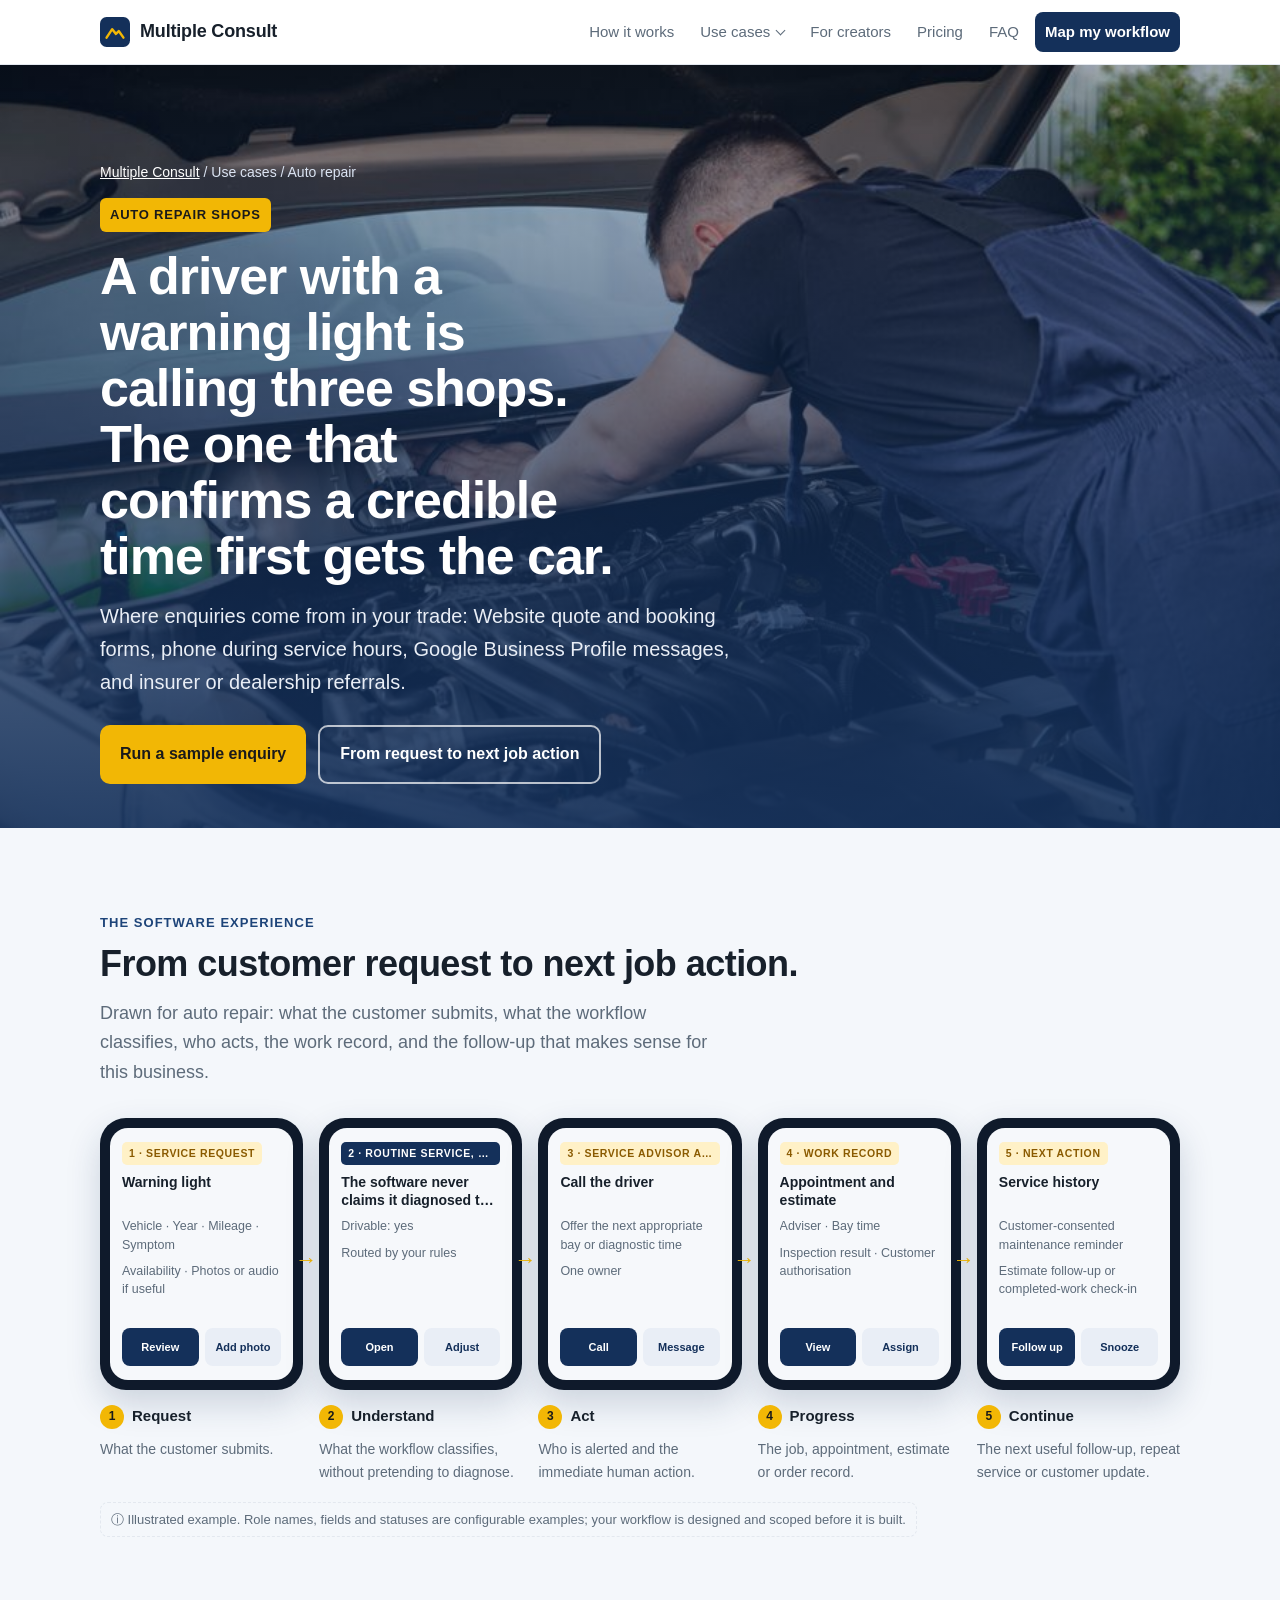
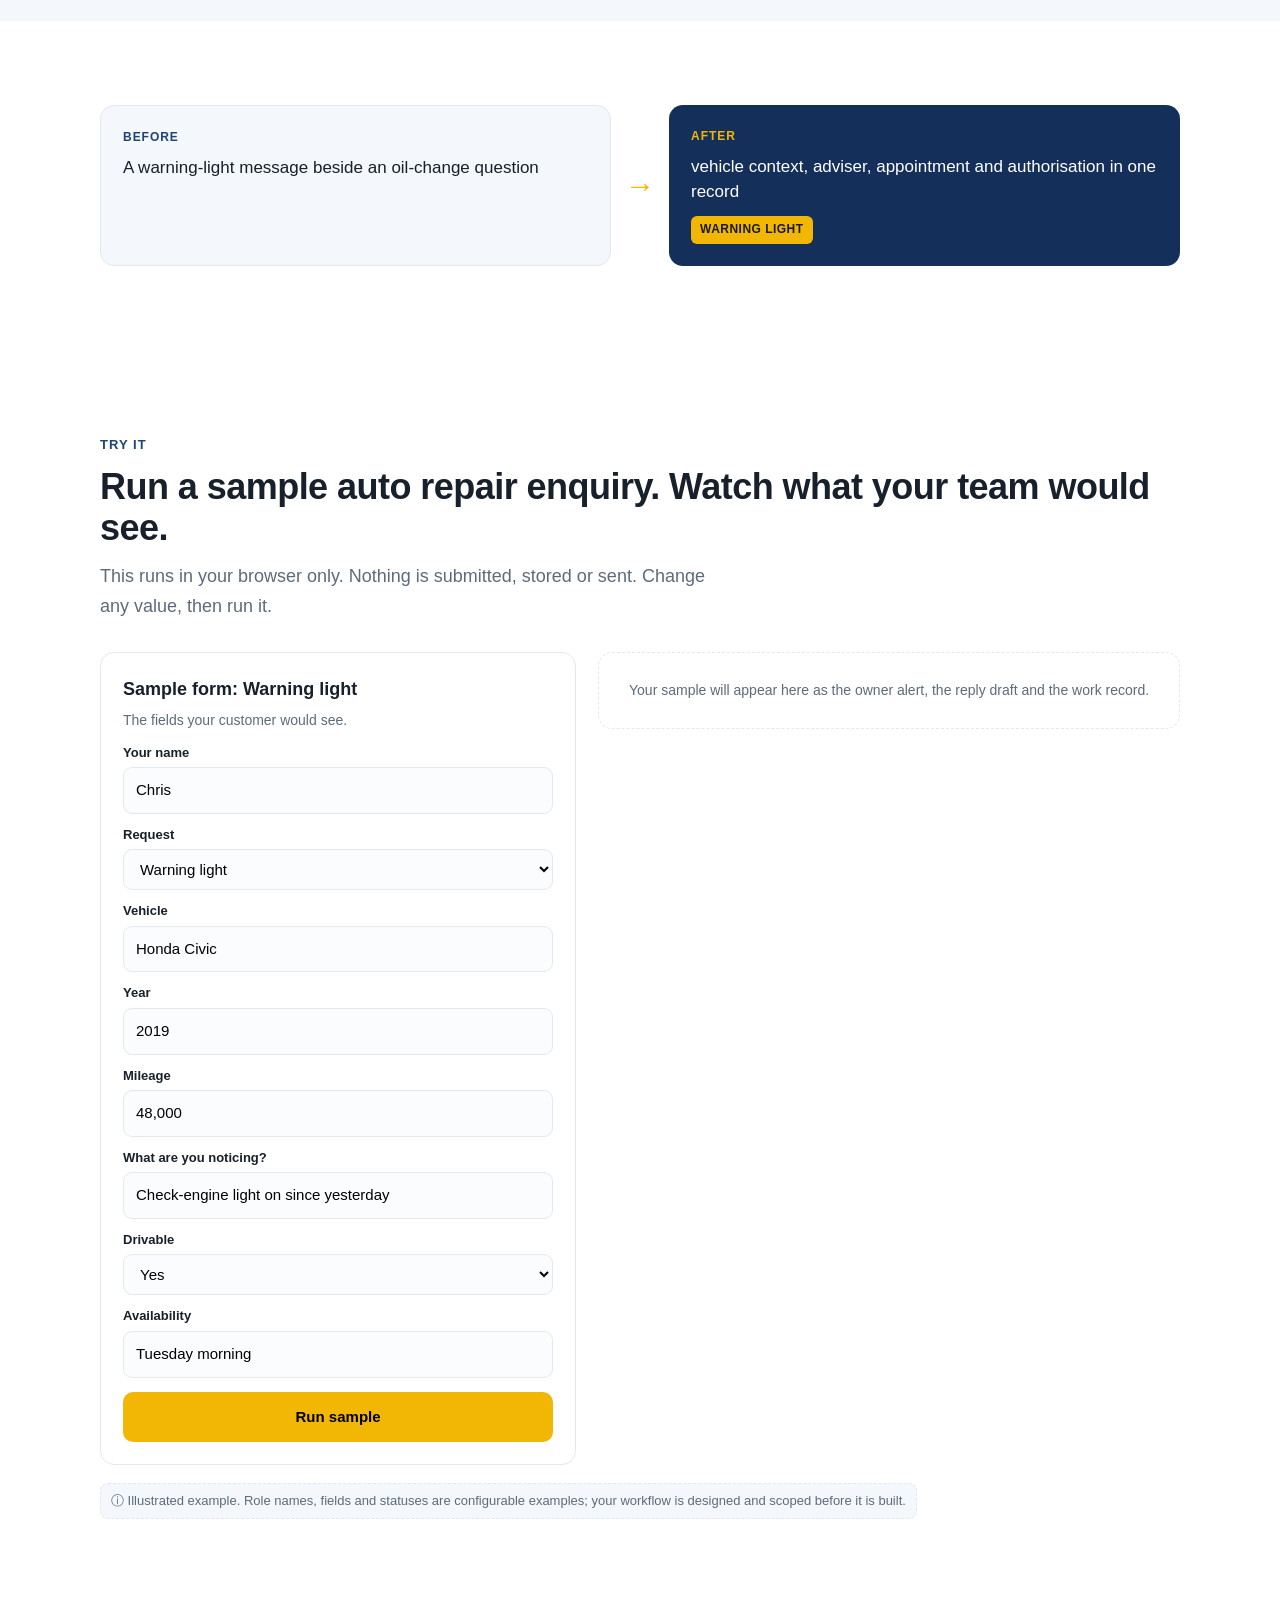
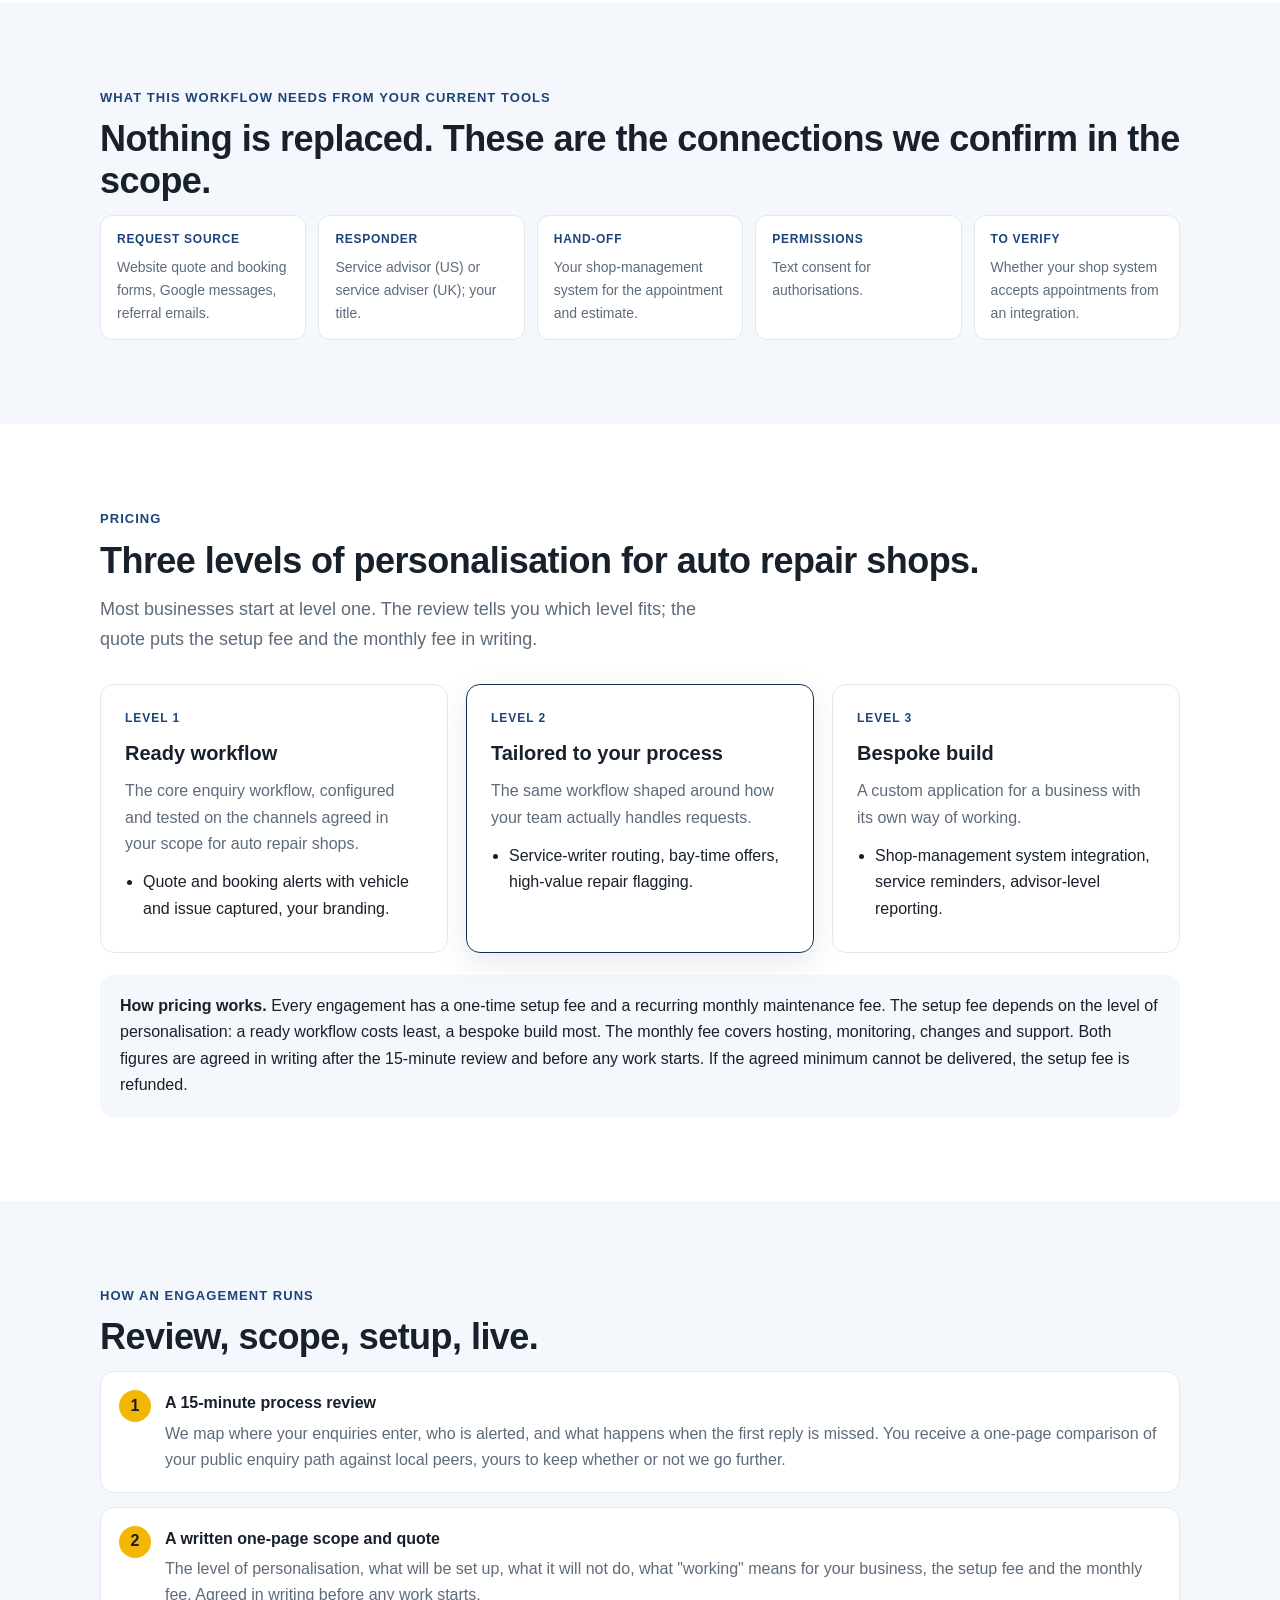
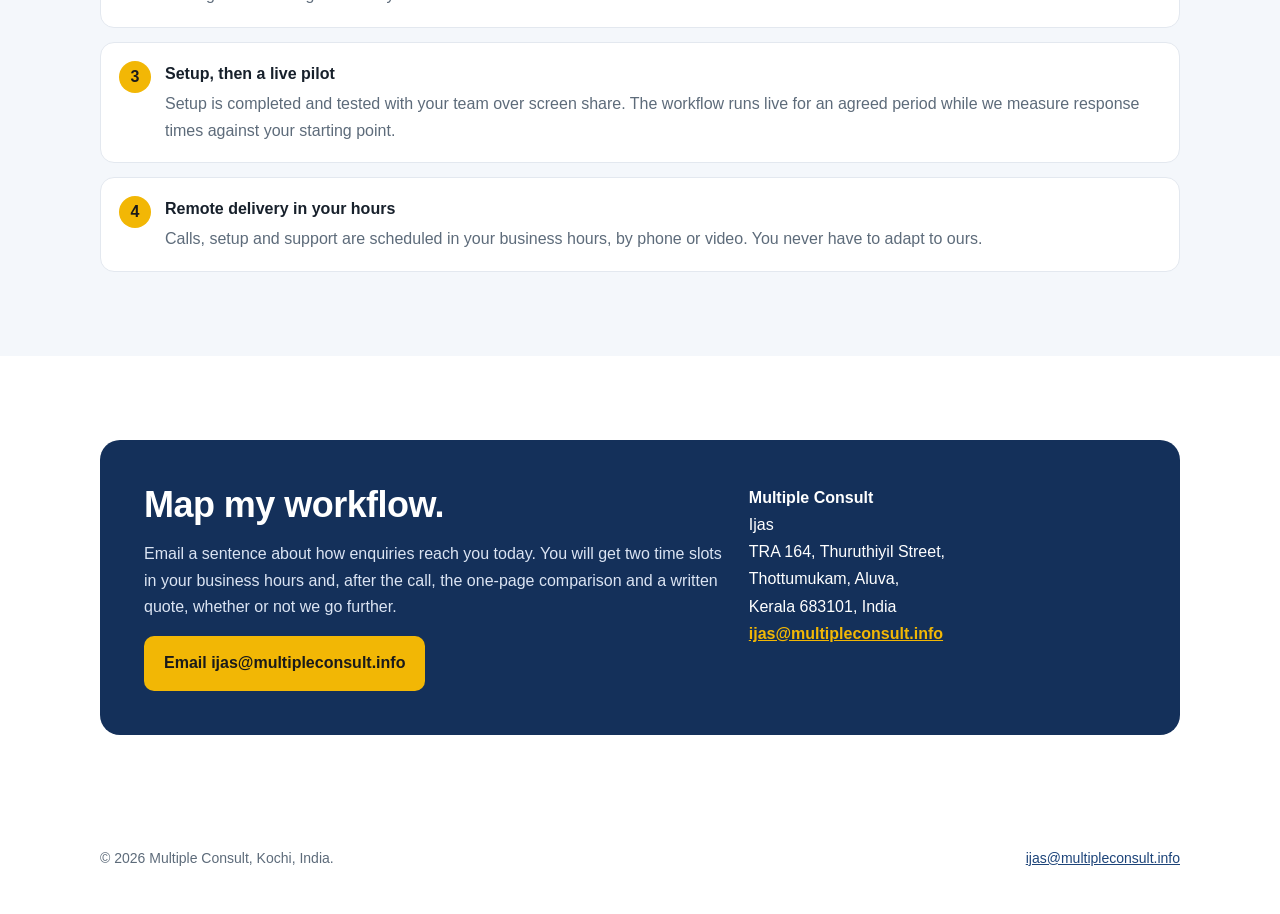
==== commit 7a5ecf39: "Journey grid: minmax(0,1fr) tracks and global min-width:0 so cards never size to text Co-Authored-By" ====
--- a/auto-repair.html
+++ b/auto-repair.html
@@ -2,7 +2,7 @@
 <html lang="en"><head><meta charset="utf-8"><meta name="viewport" content="width=device-width, initial-scale=1">
 <title>Auto repair shops | Multiple Consult</title><meta name="description" content="How an enquiry-response workflow works for auto repair shops: the form, what is classified, who acts, the work record, the follow-up, three personalisation levels, and a sample you can run.">
 <meta property="og:title" content="Auto repair shops | Multiple Consult"><meta property="og:description" content="How an enquiry-response workflow works for auto repair shops: the form, what is classified, who acts, the work record, the follow-up, three personalisation levels, and a sample you can run.">
-<link rel="icon" href="data:image/svg+xml,%3Csvg xmlns='http://www.w3.org/2000/svg' viewBox='0 0 32 32'%3E%3Crect width='32' height='32' rx='7' fill='%2314305a'/%3E%3Cpath d='M7 22l6-9 4 5 3-3 5 7' stroke='%23f2b705' stroke-width='2.6' fill='none' stroke-linecap='round' stroke-linejoin='round'/%3E%3C/svg%3E"><link rel="stylesheet" href="style.css?v=8"></head><body>
+<link rel="icon" href="data:image/svg+xml,%3Csvg xmlns='http://www.w3.org/2000/svg' viewBox='0 0 32 32'%3E%3Crect width='32' height='32' rx='7' fill='%2314305a'/%3E%3Cpath d='M7 22l6-9 4 5 3-3 5 7' stroke='%23f2b705' stroke-width='2.6' fill='none' stroke-linecap='round' stroke-linejoin='round'/%3E%3C/svg%3E"><link rel="stylesheet" href="style.css?v=11"></head><body>
 <header class="top"><div class="wrap"><a class="brand" href="index.html" aria-label="Multiple Consult home"><svg viewBox="0 0 32 32" aria-hidden="true"><rect width="32" height="32" rx="7" fill="#14305a"/><path d="M7 22l6-9 4 5 3-3 5 7" stroke="#f2b705" stroke-width="2.6" fill="none" stroke-linecap="round" stroke-linejoin="round"/></svg>Multiple Consult</a>
 <nav class="nav" aria-label="Main"><a href="index.html#journey">How it works</a><div class="has-menu"><a href="index.html#usecases" class="uc-toggle">Use cases</a><div class="menu" role="menu"><a href="roofing.html"><svg viewBox="0 0 24 24" fill="none" stroke="#14305a" stroke-width="1.8" stroke-linecap="round" stroke-linejoin="round"><path d="M3 12l9-8 9 8"/><path d="M5 10v10h14V10"/></svg>Roofing</a><a href="hvac.html"><svg viewBox="0 0 24 24" fill="none" stroke="#14305a" stroke-width="1.8" stroke-linecap="round" stroke-linejoin="round"><rect x="3" y="6" width="18" height="12" rx="2"/><path d="M7 14h10M7 10h10"/></svg>HVAC</a><a href="plumbing.html"><svg viewBox="0 0 24 24" fill="none" stroke="#14305a" stroke-width="1.8" stroke-linecap="round" stroke-linejoin="round"><path d="M12 3c3 4 5 7 5 10a5 5 0 0 1-10 0c0-3 2-6 5-10z"/></svg>Plumbing</a><a href="restoration.html"><svg viewBox="0 0 24 24" fill="none" stroke="#14305a" stroke-width="1.8" stroke-linecap="round" stroke-linejoin="round"><path d="M12 3l9 16H3z"/><path d="M12 10v4M12 17h.01"/></svg>Restoration</a><a href="remodeling.html"><svg viewBox="0 0 24 24" fill="none" stroke="#14305a" stroke-width="1.8" stroke-linecap="round" stroke-linejoin="round"><path d="M3 10l9-7 9 7v10H3z"/><path d="M9 20v-6h6v6"/></svg>Remodelling</a><a href="windows-doors-siding.html"><svg viewBox="0 0 24 24" fill="none" stroke="#14305a" stroke-width="1.8" stroke-linecap="round" stroke-linejoin="round"><rect x="4" y="3" width="16" height="18" rx="1"/><path d="M12 3v18M4 12h16"/></svg>Windows, doors and siding</a><a href="landscape.html"><svg viewBox="0 0 24 24" fill="none" stroke="#14305a" stroke-width="1.8" stroke-linecap="round" stroke-linejoin="round"><path d="M3 20h18"/><path d="M12 20V9"/><path d="M12 9c-3 0-5-2-5-5 3 0 5 2 5 5zM12 12c3 0 5-2 5-5-3 0-5 2-5 5z"/></svg>Landscape and hardscape</a><a href="foundation.html"><svg viewBox="0 0 24 24" fill="none" stroke="#14305a" stroke-width="1.8" stroke-linecap="round" stroke-linejoin="round"><path d="M3 21h18M5 21V10l7-5 7 5v11"/><path d="M9 21v-6l2 2 2-3 2 3v4"/></svg>Foundation repair</a><a href="salons-barbers.html"><svg viewBox="0 0 24 24" fill="none" stroke="#14305a" stroke-width="1.8" stroke-linecap="round" stroke-linejoin="round"><circle cx="6" cy="6" r="3"/><circle cx="6" cy="18" r="3"/><path d="M20 4L8.5 15.5M20 20L8.5 8.5"/></svg>Salons and barbers</a><a href="retail.html"><svg viewBox="0 0 24 24" fill="none" stroke="#14305a" stroke-width="1.8" stroke-linecap="round" stroke-linejoin="round"><path d="M3 9l1-5h16l1 5"/><path d="M3 9h18v3a3 3 0 0 1-6 0 3 3 0 0 1-6 0 3 3 0 0 1-6 0z"/><path d="M5 12v9h14v-9"/></svg>Retail and e-commerce</a><a href="auto-repair.html"><svg viewBox="0 0 24 24" fill="none" stroke="#14305a" stroke-width="1.8" stroke-linecap="round" stroke-linejoin="round"><path d="M3 13l2-5h14l2 5v6H3z"/><circle cx="7" cy="17" r="1.5"/><circle cx="17" cy="17" r="1.5"/></svg>Auto repair</a><a href="creators.html"><svg viewBox="0 0 24 24" fill="none" stroke="#14305a" stroke-width="1.8" stroke-linecap="round" stroke-linejoin="round"><rect x="3" y="5" width="14" height="14" rx="2"/><path d="M17 10l4-2v8l-4-2"/></svg>Creators with expertise</a><a class="all" href="index.html#usecases">See all use cases</a></div></div><a href="creators.html">For creators</a><a href="index.html#pricing">Pricing</a><a href="index.html#faq">FAQ</a><a class="cta" href="index.html#contact">Map my workflow</a></nav></div></header>
 <main id="top">
@@ -12,7 +12,7 @@
 <section id="journey" class=alt><div class="wrap"><p class="eyebrow">The software experience</p><h2>From customer request to next job action.</h2><p class="sub">Drawn for auto repair: what the customer submits, what the workflow classifies, who acts, the work record, and the follow-up that makes sense for this business.</p><p class="swipe">Swipe through the workflow &rarr;</p><div class="journey j5"><div class="jstep"><div class="mini"><div class="scr"><span class="lbl">1 · Service request</span><div class="ttl">Warning light</div><div class="ln">Vehicle · Year · Mileage · Symptom</div><div class="ln">Availability · Photos or audio if useful</div><div class="btns"><span class="b1">Review</span><span class="b2">Add photo</span></div></div></div><div class="n"><b>1</b>Request</div><p>What the customer submits.</p></div><div class="jstep"><div class="mini"><div class="scr"><span class="lbl chip">2 · Routine service, diagnostic, or urgent scheduling</span><div class="ttl">The software never claims it diagnosed the vehicle</div><div class="ln">Drivable: yes</div><div class="ln">Routed by your rules</div><div class="btns"><span class="b1">Open</span><span class="b2">Adjust</span></div></div></div><div class="n"><b>2</b>Understand</div><p>What the workflow classifies, without pretending to diagnose.</p></div><div class="jstep"><div class="mini"><div class="scr"><span class="lbl">3 · Service advisor alert (example role)</span><div class="ttl">Call the driver</div><div class="ln">Offer the next appropriate bay or diagnostic time</div><div class="ln">One owner</div><div class="btns"><span class="b1">Call</span><span class="b2">Message</span></div></div></div><div class="n"><b>3</b>Act</div><p>Who is alerted and the immediate human action.</p></div><div class="jstep"><div class="mini"><div class="scr"><span class="lbl">4 · Work record</span><div class="ttl">Appointment and estimate</div><div class="ln">Adviser · Bay time</div><div class="ln">Inspection result · Customer authorisation</div><div class="btns"><span class="b1">View</span><span class="b2">Assign</span></div></div></div><div class="n"><b>4</b>Progress</div><p>The job, appointment, estimate or order record.</p></div><div class="jstep"><div class="mini"><div class="scr"><span class="lbl">5 · Next action</span><div class="ttl">Service history</div><div class="ln">Customer-consented maintenance reminder</div><div class="ln">Estimate follow-up or completed-work check-in</div><div class="btns"><span class="b1">Follow up</span><span class="b2">Snooze</span></div></div></div><div class="n"><b>5</b>Continue</div><p>The next useful follow-up, repeat service or customer update.</p></div></div><div class="illus">&#9432; Illustrated example. Role names, fields and statuses are configurable examples; your workflow is designed and scoped before it is built.</div></div></section>
 <section><div class="wrap"><div class="ba"><div class="ba-b"><span>Before</span><p>A warning-light message beside an oil-change question</p></div><div class="ba-arrow">&rarr;</div><div class="ba-a"><span>After</span><p>vehicle context, adviser, appointment and authorisation in one record</p><em class="chipx">Warning light</em></div></div></div></section>
 <section id="try"><div class="wrap"><p class="eyebrow">Try it</p><h2>Run a sample auto repair enquiry. Watch what your team would see.</h2><p class="sub">This runs in your browser only. Nothing is submitted, stored or sent. Change any value, then run it.</p>
-<div class="demo"><form class="dform" data-demo="auto-repair" data-cfg='{&quot;mode&quot;: &quot;business&quot;, &quot;ack&quot;: [&quot;Thanks, {name}. We have your request.&quot;, &quot;A named person will be in touch with a real time, not \&quot;shortly\&quot;.&quot;], &quot;alert&quot;: [&quot;Diagnostic · {req}&quot;, &quot;{name} · {year} {vehicle} · {miles} · {symptom} · Drivable: {drivable} · {avail}&quot;], &quot;reply&quot;: &quot;Hi {name}, thanks for the details on your {year} {vehicle}. I can offer the request to our service advisor for a {avail} diagnostic slot. We&#x27;ll inspect the car before identifying the cause or recommending repairs.&quot;, &quot;record&quot;: [&quot;Owner: Service advisor · Status: Slot to offer&quot;, &quot;Appointment: Not yet booked · Next action: Call {name} with {avail} options&quot;], &quot;remember&quot;: [&quot;Follow-up: authorisation&quot;, &quot;After inspection, send the estimate and remind if no authorisation in 2 days.&quot;], &quot;rules&quot;: [{&quot;when&quot;: {&quot;req&quot;: &quot;Brakes&quot;}, &quot;set&quot;: {&quot;alert&quot;: [&quot;Service request · Brakes&quot;, &quot;{name} · {vehicle} · Drivable: {drivable} · {avail}&quot;], &quot;reply&quot;: &quot;Hi {name}, thanks for the details. I will offer the request to our service advisor for a {avail} inspection slot. We will inspect the brakes before recommending any work.&quot;}}, {&quot;when&quot;: {&quot;req&quot;: &quot;Routine service&quot;}, &quot;set&quot;: {&quot;alert&quot;: [&quot;Routine service · {vehicle}&quot;, &quot;{name} · {avail}&quot;], &quot;reply&quot;: &quot;Hi {name}, thanks for booking in. I will offer the request to our service advisor for a {avail} slot and confirm the time with you.&quot;, &quot;record&quot;: [&quot;Owner: Service advisor · Status: Slot to offer&quot;, &quot;Next action: Call {name} with {avail} options&quot;], &quot;remember&quot;: [&quot;Follow-up: maintenance reminder&quot;, &quot;Set the next customer-consented maintenance reminder after the visit.&quot;]}}, {&quot;when&quot;: {&quot;req&quot;: &quot;Other symptom&quot;}, &quot;set&quot;: {&quot;alert&quot;: [&quot;Diagnostic · {symptom}&quot;, &quot;{name} · {year} {vehicle} · {miles} · Drivable: {drivable} · {avail}&quot;], &quot;reply&quot;: &quot;Hi {name}, thanks for describing what you are noticing on your {year} {vehicle}. Our service advisor will offer a {avail} diagnostic slot; we inspect first and only then talk about causes or repairs.&quot;}}, {&quot;when&quot;: {&quot;drivable&quot;: &quot;No&quot;}, &quot;set&quot;: {&quot;alert&quot;: [&quot;Urgent scheduling · {req} · Not drivable&quot;, &quot;{name} · {vehicle} · {avail}&quot;], &quot;reply&quot;: &quot;Hi {name}, thanks for the details. Since the car is not drivable, I will call you now about towing or pickup options and the earliest diagnostic slot. We will inspect the car before identifying the cause.&quot;, &quot;record&quot;: [&quot;Owner: Service advisor · Status: Call now&quot;, &quot;Next action: Arrange transport with {name}&quot;]}}]}' onsubmit="return false"><h3>Sample form: Warning light</h3><p class="sub">The fields your customer would see.</p><label for="auto-repair-name">Your name</label><input id="auto-repair-name" data-f="name" value="Chris"><div class="fld"><label for="auto-repair-req">Request</label><select id="auto-repair-req" data-f="req"><option selected>Warning light</option><option>Brakes</option><option>Routine service</option><option>Other symptom</option></select></div><div class="fld"><label for="auto-repair-vehicle">Vehicle</label><input id="auto-repair-vehicle" data-f="vehicle" value="Honda Civic"></div><div class="fld"><label for="auto-repair-year">Year</label><input id="auto-repair-year" data-f="year" value="2019"></div><div class="fld"><label for="auto-repair-miles">Mileage</label><input id="auto-repair-miles" data-f="miles" value="48,000"></div><div class="fld"><label for="auto-repair-symptom">What are you noticing?</label><input id="auto-repair-symptom" data-f="symptom" value="Check-engine light on since yesterday"></div><div class="fld"><label for="auto-repair-drivable">Drivable</label><select id="auto-repair-drivable" data-f="drivable"><option selected>Yes</option><option>No</option></select></div><div class="fld"><label for="auto-repair-avail">Availability</label><input id="auto-repair-avail" data-f="avail" value="Tuesday morning"></div><button type="button" class="go">Run sample</button><button type="button" class="reset" style="display:none">Reset</button></form>
+<div class="demo"><form class="dform" data-demo="auto-repair" data-cfg='{&quot;mode&quot;: &quot;business&quot;, &quot;ack&quot;: [&quot;Thanks, {name}. We have your request.&quot;, &quot;A named person will be in touch with a real time, not \&quot;shortly\&quot;.&quot;], &quot;alert&quot;: [&quot;Diagnostic · {req}&quot;, &quot;{name} · {year} {vehicle} · {miles} · {symptom} · Drivable: {drivable} · {avail}&quot;], &quot;reply&quot;: &quot;Hi {name}, thanks for the details on your {year} {vehicle}. I can offer the request to our service advisor for a {avail} diagnostic slot. We&#x27;ll inspect the car before identifying the cause or recommending repairs.&quot;, &quot;record&quot;: [&quot;Owner: Service advisor · Status: Slot to offer&quot;, &quot;Appointment: Not yet booked · Next action: Call {name} with {avail} options&quot;], &quot;remember&quot;: [&quot;Follow-up: authorisation&quot;, &quot;After inspection, send the estimate and remind if no authorisation in 2 days.&quot;], &quot;rules&quot;: [{&quot;when&quot;: {&quot;req&quot;: &quot;Brakes&quot;}, &quot;set&quot;: {&quot;alert&quot;: [&quot;Service request · Brakes&quot;, &quot;{name} · {vehicle} · Drivable: {drivable} · {avail}&quot;], &quot;reply&quot;: &quot;Hi {name}, thanks for the details. I will offer the request to our service advisor for a {avail} inspection slot. We will inspect the brakes before recommending any work.&quot;}}, {&quot;when&quot;: {&quot;req&quot;: &quot;Routine service&quot;}, &quot;set&quot;: {&quot;alert&quot;: [&quot;Routine service · {vehicle}&quot;, &quot;{name} · {avail}&quot;], &quot;reply&quot;: &quot;Hi {name}, thanks for booking in. I will offer the request to our service advisor for a {avail} slot and confirm the time with you.&quot;, &quot;record&quot;: [&quot;Owner: Service advisor · Status: Slot to offer&quot;, &quot;Next action: Call {name} with {avail} options&quot;], &quot;remember&quot;: [&quot;Follow-up: maintenance reminder&quot;, &quot;Set the next customer-consented maintenance reminder after the visit.&quot;]}}, {&quot;when&quot;: {&quot;req&quot;: &quot;Other symptom&quot;}, &quot;set&quot;: {&quot;alert&quot;: [&quot;Diagnostic · {symptom}&quot;, &quot;{name} · {year} {vehicle} · {miles} · Drivable: {drivable} · {avail}&quot;], &quot;reply&quot;: &quot;Hi {name}, thanks for describing what you are noticing on your {year} {vehicle}. Our service advisor will offer a {avail} diagnostic slot; we inspect first and only then talk about causes or repairs.&quot;}}, {&quot;when&quot;: {&quot;drivable&quot;: &quot;No&quot;}, &quot;set&quot;: {&quot;alert&quot;: [&quot;Urgent scheduling · {req} · Not drivable&quot;, &quot;{name} · {vehicle} · {avail}&quot;], &quot;reply&quot;: &quot;Hi {name}, thanks for the details. Since the car is not drivable, I will call you now about towing or pickup options and the earliest diagnostic slot. We will inspect the car before identifying the cause.&quot;, &quot;record&quot;: [&quot;Owner: Service advisor · Status: Call now&quot;, &quot;Next action: Arrange transport with {name}&quot;]}}]}' onsubmit="return false"><h3>Sample form: Warning light</h3><p class="sub">The fields your customer would see.</p><div class="fld"><label for="auto-repair-name">Your name</label><input id="auto-repair-name" data-f="name" value="Chris"></div><div class="fld"><label for="auto-repair-req">Request</label><select id="auto-repair-req" data-f="req"><option selected>Warning light</option><option>Brakes</option><option>Routine service</option><option>Other symptom</option></select></div><div class="fld"><label for="auto-repair-vehicle">Vehicle</label><input id="auto-repair-vehicle" data-f="vehicle" value="Honda Civic"></div><div class="fld"><label for="auto-repair-year">Year</label><input id="auto-repair-year" data-f="year" value="2019"></div><div class="fld"><label for="auto-repair-miles">Mileage</label><input id="auto-repair-miles" data-f="miles" value="48,000"></div><div class="fld"><label for="auto-repair-symptom">What are you noticing?</label><input id="auto-repair-symptom" data-f="symptom" value="Check-engine light on since yesterday"></div><div class="fld"><label for="auto-repair-drivable">Drivable</label><select id="auto-repair-drivable" data-f="drivable"><option selected>Yes</option><option>No</option></select></div><div class="fld"><label for="auto-repair-avail">Availability</label><input id="auto-repair-avail" data-f="avail" value="Tuesday morning"></div><button type="button" class="go">Run sample</button><button type="button" class="reset" style="display:none">Reset</button></form>
 <div class="dout" data-wait="Your sample will appear here as the owner alert, the reply draft and the work record."><div class="dwait">Your sample will appear here as the owner alert, the reply draft and the work record.</div></div></div><div class="illus">&#9432; Illustrated example. Role names, fields and statuses are configurable examples; your workflow is designed and scoped before it is built.</div></div></section>
 <section class="alt"><div class="wrap"><p class="eyebrow">What this workflow needs from your current tools</p><h2>Nothing is replaced. These are the connections we confirm in the scope.</h2><div class="integ"><div><b>Request source</b><p>Website quote and booking forms, Google messages, referral emails.</p></div><div><b>Responder</b><p>Service advisor (US) or service adviser (UK); your title.</p></div><div><b>Hand-off</b><p>Your shop-management system for the appointment and estimate.</p></div><div><b>Permissions</b><p>Text consent for authorisations.</p></div><div><b>To verify</b><p>Whether your shop system accepts appointments from an integration.</p></div></div></div></section>
 <section><div class="wrap"><p class="eyebrow">Pricing</p><h2>Three levels of personalisation for auto repair shops.</h2><p class="sub">Most businesses start at level one. The review tells you which level fits; the quote puts the setup fee and the monthly fee in writing.</p><div class="levels">
--- a/style.css
+++ b/style.css
@@ -89,8 +89,8 @@
 .path div{position:relative;z-index:1;padding:26px;display:flex;flex-direction:column;justify-content:flex-end;height:100%;min-height:260px}
 .path .lv{font-size:12px;font-weight:700;letter-spacing:.08em;text-transform:uppercase;color:var(--amber);margin-bottom:8px}
 .path h3{margin:0 0 8px;font-size:24px}.path p{margin:0 0 14px;color:#dbe4f3}.path span{font-weight:700;color:var(--amber)}
-.journey{display:grid;gap:16px;grid-template-columns:repeat(5,1fr)}
-@media(max-width:1000px){.journey{grid-template-columns:repeat(3,1fr)}}@media(max-width:640px){.journey{grid-template-columns:1fr 1fr}}
+.journey{display:grid;gap:16px;grid-template-columns:repeat(5,minmax(0,1fr))}
+@media(max-width:1000px){.journey{grid-template-columns:repeat(3,minmax(0,1fr))}}@media(max-width:640px){.journey{grid-template-columns:1fr 1fr}}
 .mini{background:#0f1a2b;border-radius:26px;padding:10px;box-shadow:0 14px 34px rgba(20,48,90,.18)}
 .mini .scr{background:#f6f8fb;border-radius:18px;padding:14px 12px;min-height:230px;display:flex;flex-direction:column;gap:8px;font-size:12.5px;color:var(--ink)}
 .mini .lbl{font-size:10.5px;font-weight:700;letter-spacing:.06em;text-transform:uppercase;color:#8a5a00;background:#fff1c7;padding:3px 7px;border-radius:5px;align-self:flex-start}
@@ -136,7 +136,7 @@
 /* journey arrows, chips, scroll-snap */
 .journey{position:relative}.jstep{position:relative}
 @media(min-width:1001px){.journey.j5 .jstep:not(:last-child)::after,.journey.j6 .jstep:not(:last-child)::after{content:"\2192";position:absolute;right:-14px;top:110px;color:var(--amber);font-size:22px;font-weight:700}}
-.journey.j6{grid-template-columns:repeat(6,1fr)}@media(max-width:1000px){.journey.j6{grid-template-columns:repeat(3,1fr)}}
+.journey.j6{grid-template-columns:repeat(6,minmax(0,1fr))}@media(max-width:1000px){.journey.j6{grid-template-columns:repeat(3,minmax(0,1fr))}}
 .mini .lbl.chip{background:var(--navy);color:#fff}
 .swipe{display:none;color:var(--navy-2);font-weight:600;font-size:14px;margin:0 0 10px}
 @media(max-width:640px){.journey,.journey.j6{display:flex;overflow-x:auto;scroll-snap-type:x mandatory;gap:14px;padding:4px 2px 12px;-webkit-overflow-scrolling:touch}.journey .jstep{flex:0 0 78%;scroll-snap-align:start}.swipe{display:block}}
@@ -176,3 +176,10 @@
 
 /* v8 */
 .fld.hide{display:none}
+
+/* v10 */
+@media(max-width:640px){.journey .jstep{min-width:0}.mini .lbl{max-width:100%}}
+
+/* v11 */
+.journey .jstep{min-width:0}
+.jstep .mini,.jstep .scr{min-width:0}
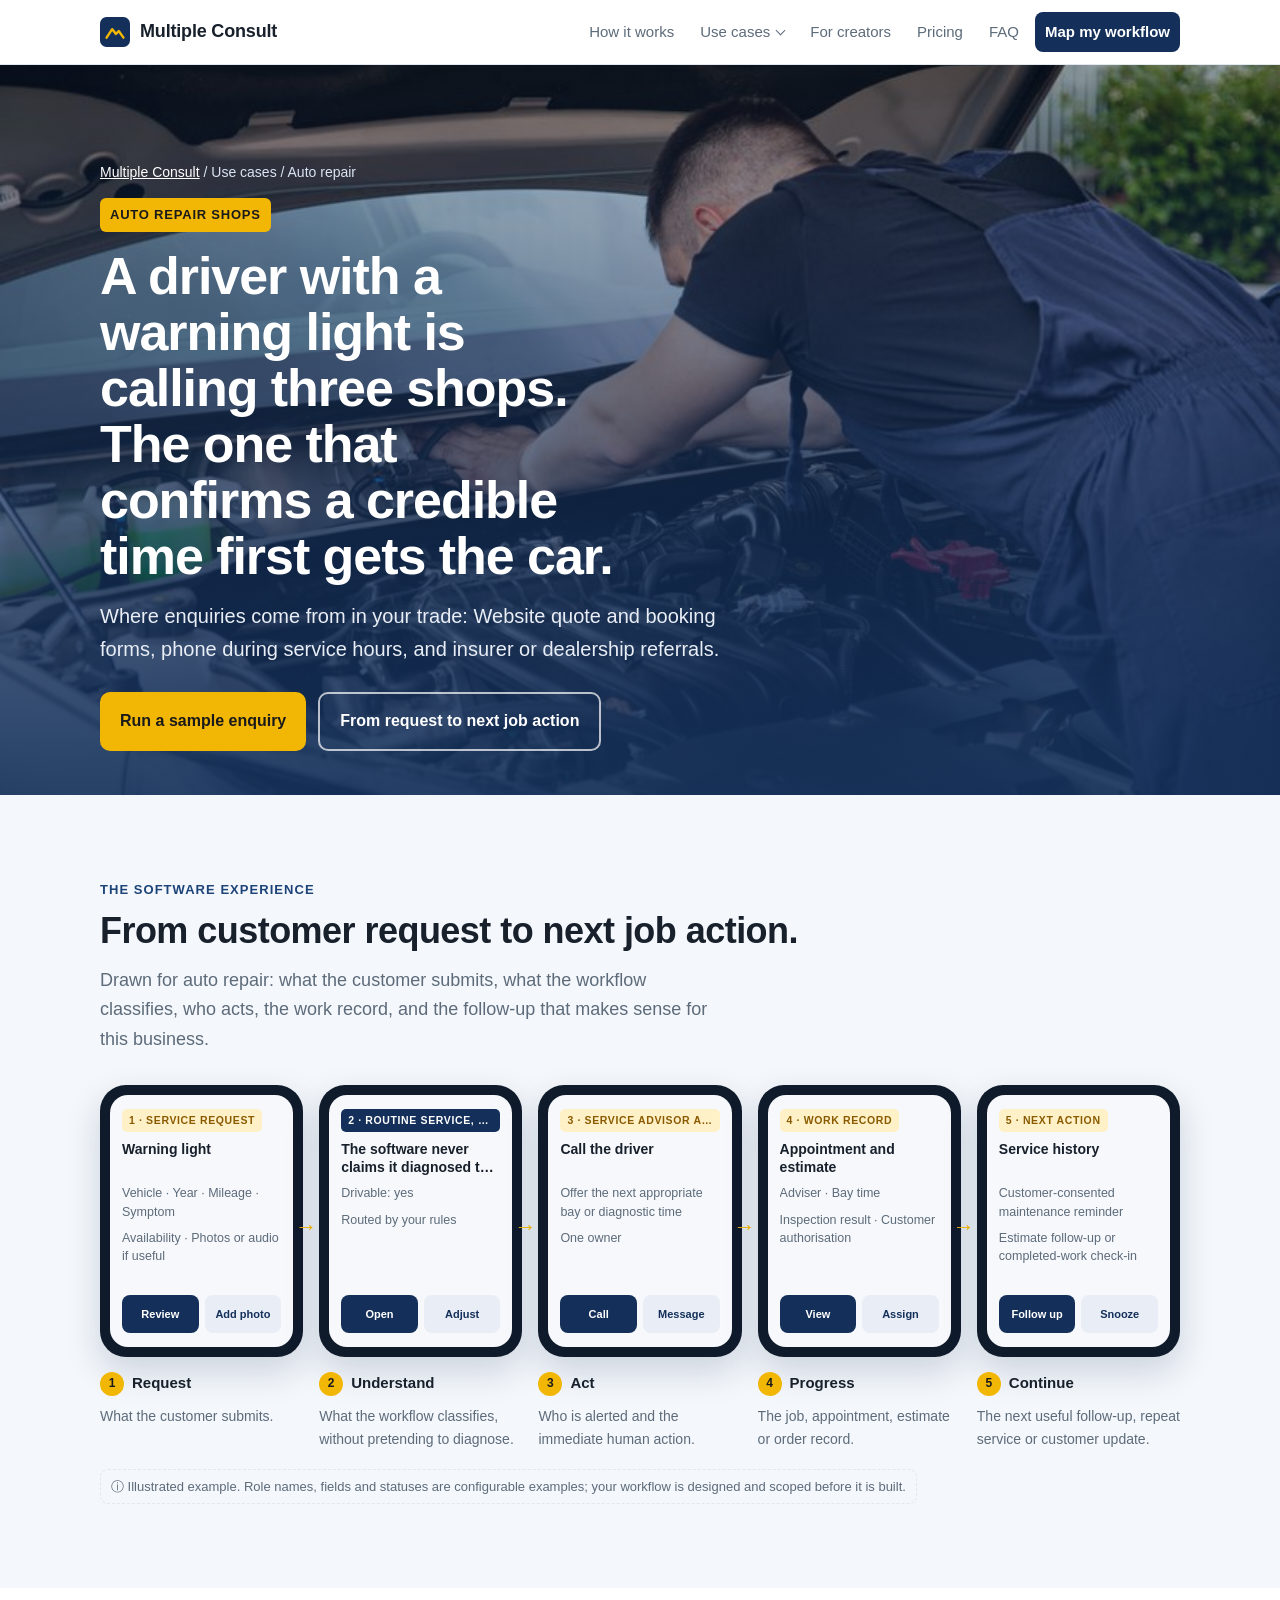
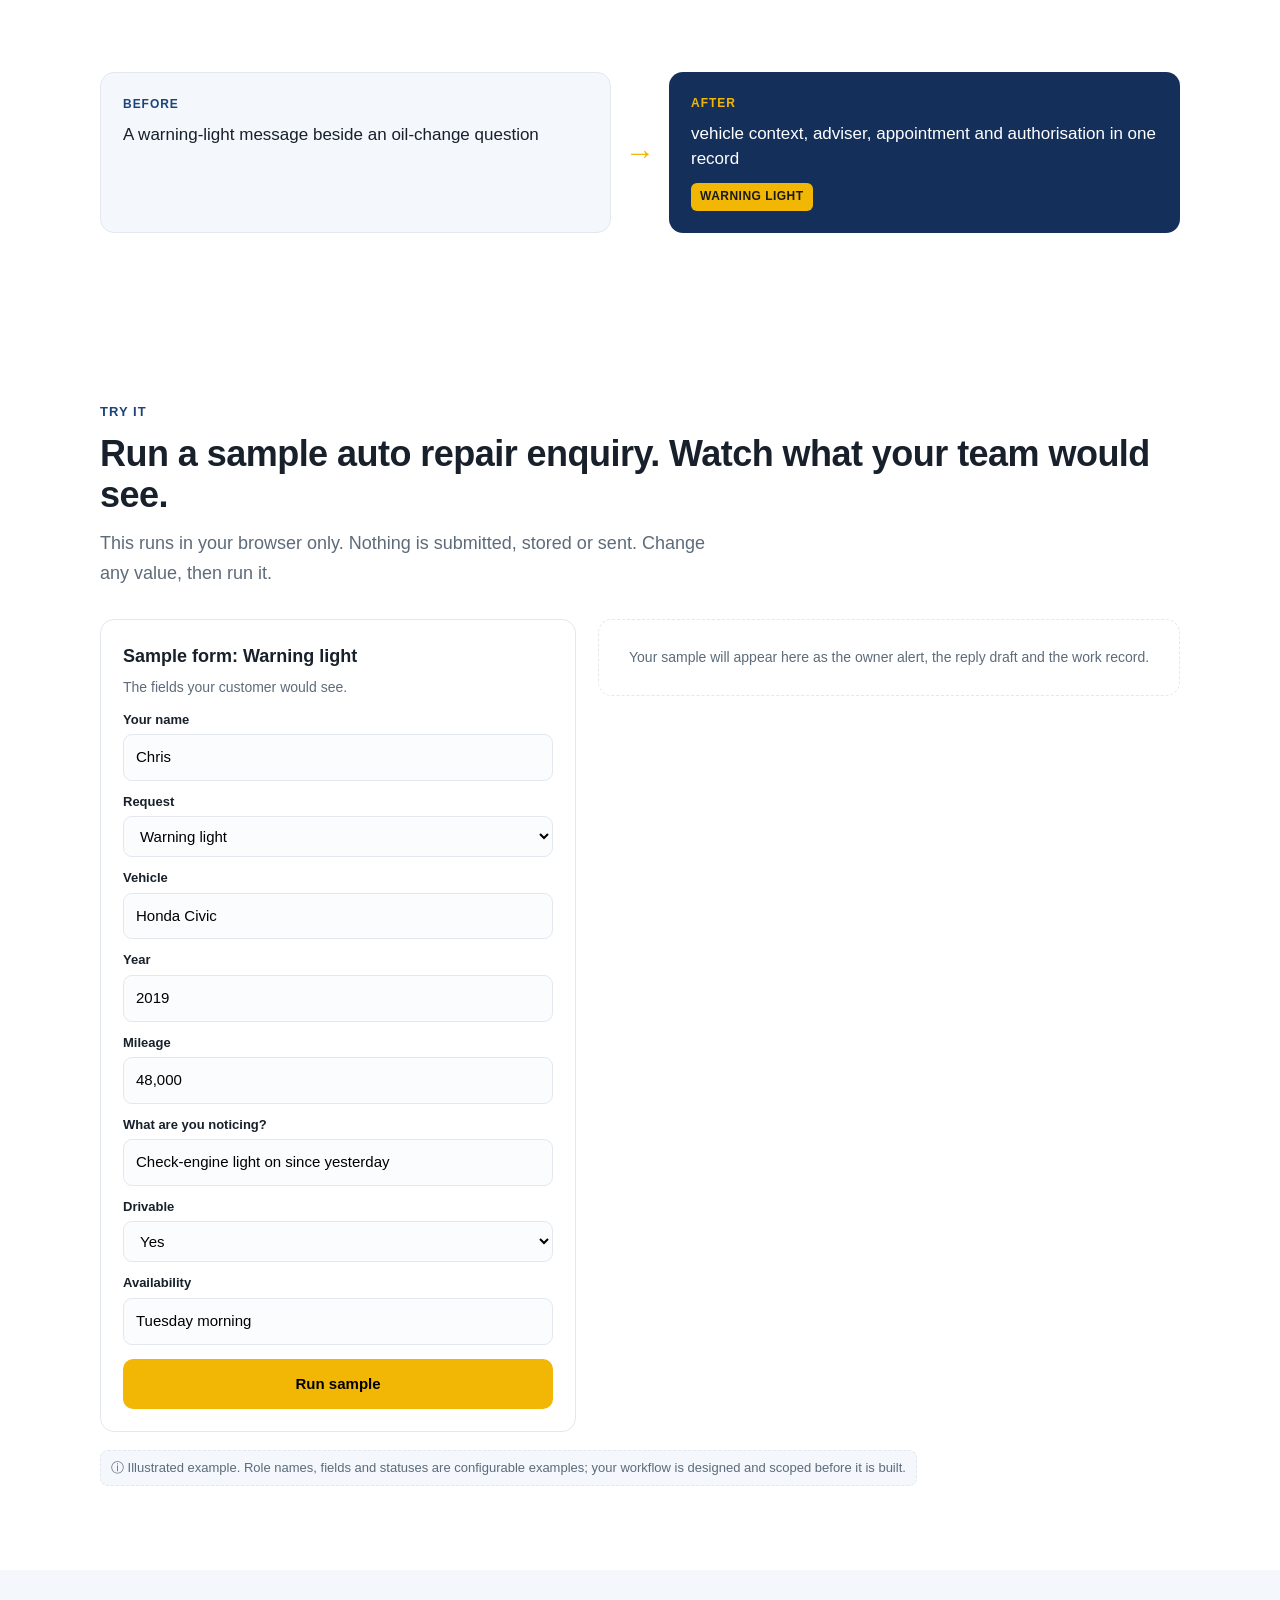
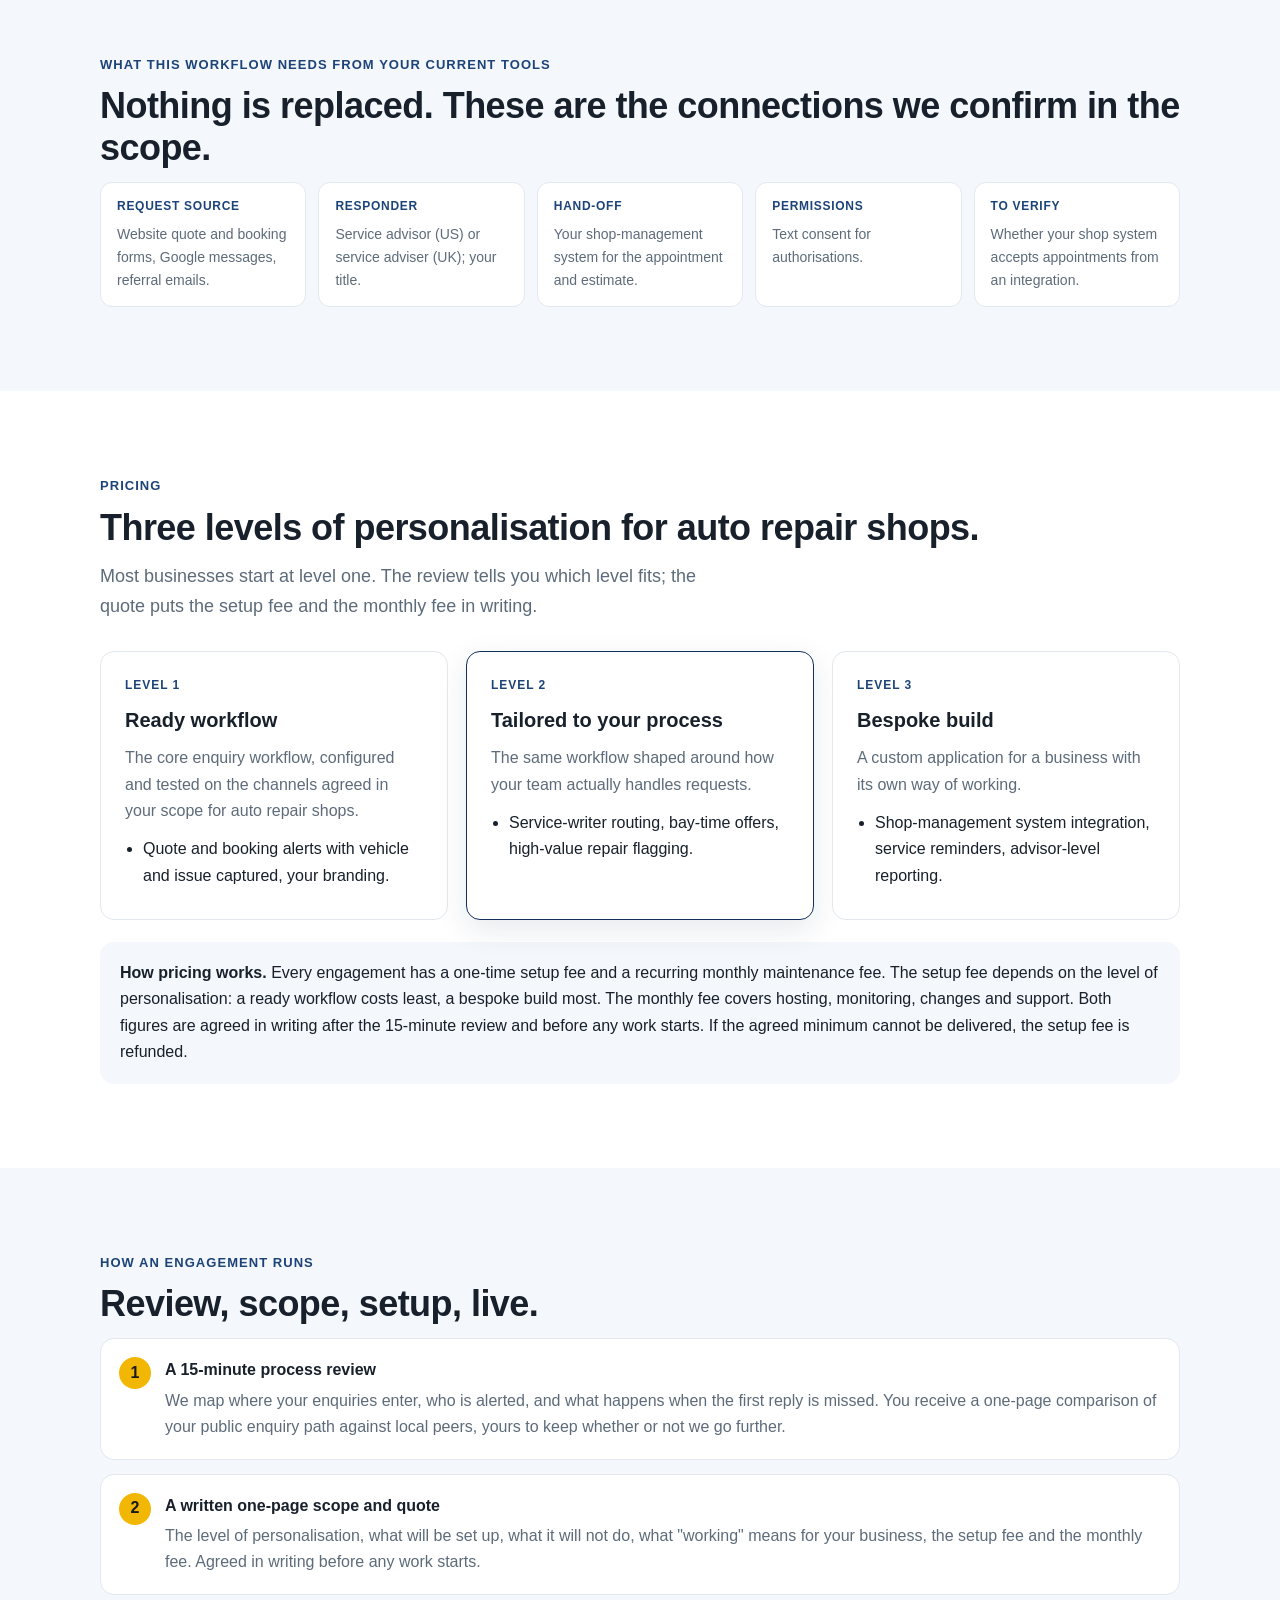
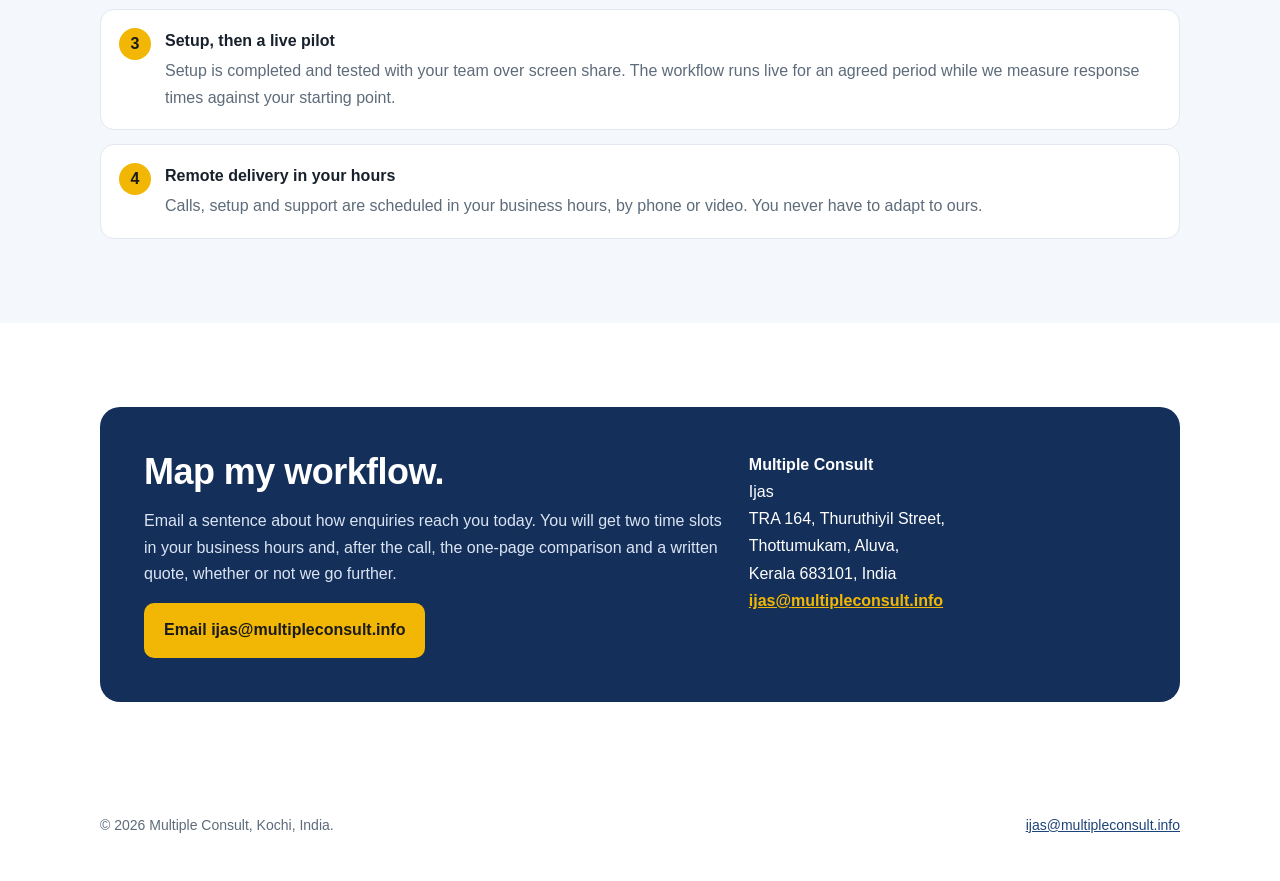
==== commit 2678041f: "Add local furniture intake demo and correct retired messaging claims" ====
--- a/auto-repair.html
+++ b/auto-repair.html
@@ -2,12 +2,12 @@
 <html lang="en"><head><meta charset="utf-8"><meta name="viewport" content="width=device-width, initial-scale=1">
 <title>Auto repair shops | Multiple Consult</title><meta name="description" content="How an enquiry-response workflow works for auto repair shops: the form, what is classified, who acts, the work record, the follow-up, three personalisation levels, and a sample you can run.">
 <meta property="og:title" content="Auto repair shops | Multiple Consult"><meta property="og:description" content="How an enquiry-response workflow works for auto repair shops: the form, what is classified, who acts, the work record, the follow-up, three personalisation levels, and a sample you can run.">
-<link rel="icon" href="data:image/svg+xml,%3Csvg xmlns='http://www.w3.org/2000/svg' viewBox='0 0 32 32'%3E%3Crect width='32' height='32' rx='7' fill='%2314305a'/%3E%3Cpath d='M7 22l6-9 4 5 3-3 5 7' stroke='%23f2b705' stroke-width='2.6' fill='none' stroke-linecap='round' stroke-linejoin='round'/%3E%3C/svg%3E"><link rel="stylesheet" href="style.css?v=11"></head><body>
+<link rel="icon" href="data:image/svg+xml,%3Csvg xmlns='http://www.w3.org/2000/svg' viewBox='0 0 32 32'%3E%3Crect width='32' height='32' rx='7' fill='%2314305a'/%3E%3Cpath d='M7 22l6-9 4 5 3-3 5 7' stroke='%23f2b705' stroke-width='2.6' fill='none' stroke-linecap='round' stroke-linejoin='round'/%3E%3C/svg%3E"><link rel="stylesheet" href="style.css?v=12"></head><body>
 <header class="top"><div class="wrap"><a class="brand" href="index.html" aria-label="Multiple Consult home"><svg viewBox="0 0 32 32" aria-hidden="true"><rect width="32" height="32" rx="7" fill="#14305a"/><path d="M7 22l6-9 4 5 3-3 5 7" stroke="#f2b705" stroke-width="2.6" fill="none" stroke-linecap="round" stroke-linejoin="round"/></svg>Multiple Consult</a>
 <nav class="nav" aria-label="Main"><a href="index.html#journey">How it works</a><div class="has-menu"><a href="index.html#usecases" class="uc-toggle">Use cases</a><div class="menu" role="menu"><a href="roofing.html"><svg viewBox="0 0 24 24" fill="none" stroke="#14305a" stroke-width="1.8" stroke-linecap="round" stroke-linejoin="round"><path d="M3 12l9-8 9 8"/><path d="M5 10v10h14V10"/></svg>Roofing</a><a href="hvac.html"><svg viewBox="0 0 24 24" fill="none" stroke="#14305a" stroke-width="1.8" stroke-linecap="round" stroke-linejoin="round"><rect x="3" y="6" width="18" height="12" rx="2"/><path d="M7 14h10M7 10h10"/></svg>HVAC</a><a href="plumbing.html"><svg viewBox="0 0 24 24" fill="none" stroke="#14305a" stroke-width="1.8" stroke-linecap="round" stroke-linejoin="round"><path d="M12 3c3 4 5 7 5 10a5 5 0 0 1-10 0c0-3 2-6 5-10z"/></svg>Plumbing</a><a href="restoration.html"><svg viewBox="0 0 24 24" fill="none" stroke="#14305a" stroke-width="1.8" stroke-linecap="round" stroke-linejoin="round"><path d="M12 3l9 16H3z"/><path d="M12 10v4M12 17h.01"/></svg>Restoration</a><a href="remodeling.html"><svg viewBox="0 0 24 24" fill="none" stroke="#14305a" stroke-width="1.8" stroke-linecap="round" stroke-linejoin="round"><path d="M3 10l9-7 9 7v10H3z"/><path d="M9 20v-6h6v6"/></svg>Remodelling</a><a href="windows-doors-siding.html"><svg viewBox="0 0 24 24" fill="none" stroke="#14305a" stroke-width="1.8" stroke-linecap="round" stroke-linejoin="round"><rect x="4" y="3" width="16" height="18" rx="1"/><path d="M12 3v18M4 12h16"/></svg>Windows, doors and siding</a><a href="landscape.html"><svg viewBox="0 0 24 24" fill="none" stroke="#14305a" stroke-width="1.8" stroke-linecap="round" stroke-linejoin="round"><path d="M3 20h18"/><path d="M12 20V9"/><path d="M12 9c-3 0-5-2-5-5 3 0 5 2 5 5zM12 12c3 0 5-2 5-5-3 0-5 2-5 5z"/></svg>Landscape and hardscape</a><a href="foundation.html"><svg viewBox="0 0 24 24" fill="none" stroke="#14305a" stroke-width="1.8" stroke-linecap="round" stroke-linejoin="round"><path d="M3 21h18M5 21V10l7-5 7 5v11"/><path d="M9 21v-6l2 2 2-3 2 3v4"/></svg>Foundation repair</a><a href="salons-barbers.html"><svg viewBox="0 0 24 24" fill="none" stroke="#14305a" stroke-width="1.8" stroke-linecap="round" stroke-linejoin="round"><circle cx="6" cy="6" r="3"/><circle cx="6" cy="18" r="3"/><path d="M20 4L8.5 15.5M20 20L8.5 8.5"/></svg>Salons and barbers</a><a href="retail.html"><svg viewBox="0 0 24 24" fill="none" stroke="#14305a" stroke-width="1.8" stroke-linecap="round" stroke-linejoin="round"><path d="M3 9l1-5h16l1 5"/><path d="M3 9h18v3a3 3 0 0 1-6 0 3 3 0 0 1-6 0 3 3 0 0 1-6 0z"/><path d="M5 12v9h14v-9"/></svg>Retail and e-commerce</a><a href="auto-repair.html"><svg viewBox="0 0 24 24" fill="none" stroke="#14305a" stroke-width="1.8" stroke-linecap="round" stroke-linejoin="round"><path d="M3 13l2-5h14l2 5v6H3z"/><circle cx="7" cy="17" r="1.5"/><circle cx="17" cy="17" r="1.5"/></svg>Auto repair</a><a href="creators.html"><svg viewBox="0 0 24 24" fill="none" stroke="#14305a" stroke-width="1.8" stroke-linecap="round" stroke-linejoin="round"><rect x="3" y="5" width="14" height="14" rx="2"/><path d="M17 10l4-2v8l-4-2"/></svg>Creators with expertise</a><a class="all" href="index.html#usecases">See all use cases</a></div></div><a href="creators.html">For creators</a><a href="index.html#pricing">Pricing</a><a href="index.html#faq">FAQ</a><a class="cta" href="index.html#contact">Map my workflow</a></nav></div></header>
 <main id="top">
 <section class="hero photo short" style="padding:0"><img src="img/mechanic.jpg" width="900" height="1200" alt="Mechanic working under a car" fetchpriority="high"><div class="wrap"><div class="crumb"><a href="index.html">Multiple Consult</a> / Use cases / Auto repair</div>
-<span class="kicker">Auto repair shops</span><h1>A driver with a warning light is calling three shops. The one that confirms a credible time first gets the car.</h1><p>Where enquiries come from in your trade: Website quote and booking forms, phone during service hours, Google Business Profile messages, and insurer or dealership referrals.</p>
+<span class="kicker">Auto repair shops</span><h1>A driver with a warning light is calling three shops. The one that confirms a credible time first gets the car.</h1><p>Where enquiries come from in your trade: Website quote and booking forms, phone during service hours, and insurer or dealership referrals.</p>
 <div class="btn-row"><a class="btn" href="#try">Run a sample enquiry</a><a class="btn ghost" href="#journey">From request to next job action</a></div></div></section>
 <section id="journey" class=alt><div class="wrap"><p class="eyebrow">The software experience</p><h2>From customer request to next job action.</h2><p class="sub">Drawn for auto repair: what the customer submits, what the workflow classifies, who acts, the work record, and the follow-up that makes sense for this business.</p><p class="swipe">Swipe through the workflow &rarr;</p><div class="journey j5"><div class="jstep"><div class="mini"><div class="scr"><span class="lbl">1 · Service request</span><div class="ttl">Warning light</div><div class="ln">Vehicle · Year · Mileage · Symptom</div><div class="ln">Availability · Photos or audio if useful</div><div class="btns"><span class="b1">Review</span><span class="b2">Add photo</span></div></div></div><div class="n"><b>1</b>Request</div><p>What the customer submits.</p></div><div class="jstep"><div class="mini"><div class="scr"><span class="lbl chip">2 · Routine service, diagnostic, or urgent scheduling</span><div class="ttl">The software never claims it diagnosed the vehicle</div><div class="ln">Drivable: yes</div><div class="ln">Routed by your rules</div><div class="btns"><span class="b1">Open</span><span class="b2">Adjust</span></div></div></div><div class="n"><b>2</b>Understand</div><p>What the workflow classifies, without pretending to diagnose.</p></div><div class="jstep"><div class="mini"><div class="scr"><span class="lbl">3 · Service advisor alert (example role)</span><div class="ttl">Call the driver</div><div class="ln">Offer the next appropriate bay or diagnostic time</div><div class="ln">One owner</div><div class="btns"><span class="b1">Call</span><span class="b2">Message</span></div></div></div><div class="n"><b>3</b>Act</div><p>Who is alerted and the immediate human action.</p></div><div class="jstep"><div class="mini"><div class="scr"><span class="lbl">4 · Work record</span><div class="ttl">Appointment and estimate</div><div class="ln">Adviser · Bay time</div><div class="ln">Inspection result · Customer authorisation</div><div class="btns"><span class="b1">View</span><span class="b2">Assign</span></div></div></div><div class="n"><b>4</b>Progress</div><p>The job, appointment, estimate or order record.</p></div><div class="jstep"><div class="mini"><div class="scr"><span class="lbl">5 · Next action</span><div class="ttl">Service history</div><div class="ln">Customer-consented maintenance reminder</div><div class="ln">Estimate follow-up or completed-work check-in</div><div class="btns"><span class="b1">Follow up</span><span class="b2">Snooze</span></div></div></div><div class="n"><b>5</b>Continue</div><p>The next useful follow-up, repeat service or customer update.</p></div></div><div class="illus">&#9432; Illustrated example. Role names, fields and statuses are configurable examples; your workflow is designed and scoped before it is built.</div></div></section>
 <section><div class="wrap"><div class="ba"><div class="ba-b"><span>Before</span><p>A warning-light message beside an oil-change question</p></div><div class="ba-arrow">&rarr;</div><div class="ba-a"><span>After</span><p>vehicle context, adviser, appointment and authorisation in one record</p><em class="chipx">Warning light</em></div></div></div></section>
--- a/style.css
+++ b/style.css
@@ -159,9 +159,6 @@
 .tblwrap{overflow-x:auto}.fmt{width:100%;border-collapse:collapse;font-size:14px;min-width:700px}.fmt th{text-align:left;font-size:12px;letter-spacing:.06em;text-transform:uppercase;color:var(--navy-2);padding:10px 12px;border-bottom:2px solid var(--line)}.fmt td{padding:12px;border-bottom:1px solid var(--line);vertical-align:top;color:var(--muted)}.fmt td b{color:var(--ink)}
 
 /* v7 alignment fixes */
-.path div{justify-content:flex-start}
-.path span{margin-top:auto}
-.path h3{min-height:2.4em}
 .jstep{display:flex;flex-direction:column}
 .jstep .mini{flex:none}
 .mini .scr{height:252px;min-height:0;overflow:hidden}
@@ -183,3 +180,11 @@
 /* v11 */
 .journey .jstep{min-width:0}
 .jstep .mini,.jstep .scr{min-width:0}
+
+/* v12: path cards, no shrink, no overlap */
+.path{display:grid}
+.path div{position:relative;z-index:1;padding:26px;display:flex;flex-direction:column;justify-content:flex-start;gap:0;height:auto;min-height:300px}
+.path div>*{flex:0 0 auto;min-height:0}
+.path h3{margin:0 0 10px;font-size:22px;line-height:1.25}
+.path p{margin:0 0 16px}
+.path span{margin-top:auto}
